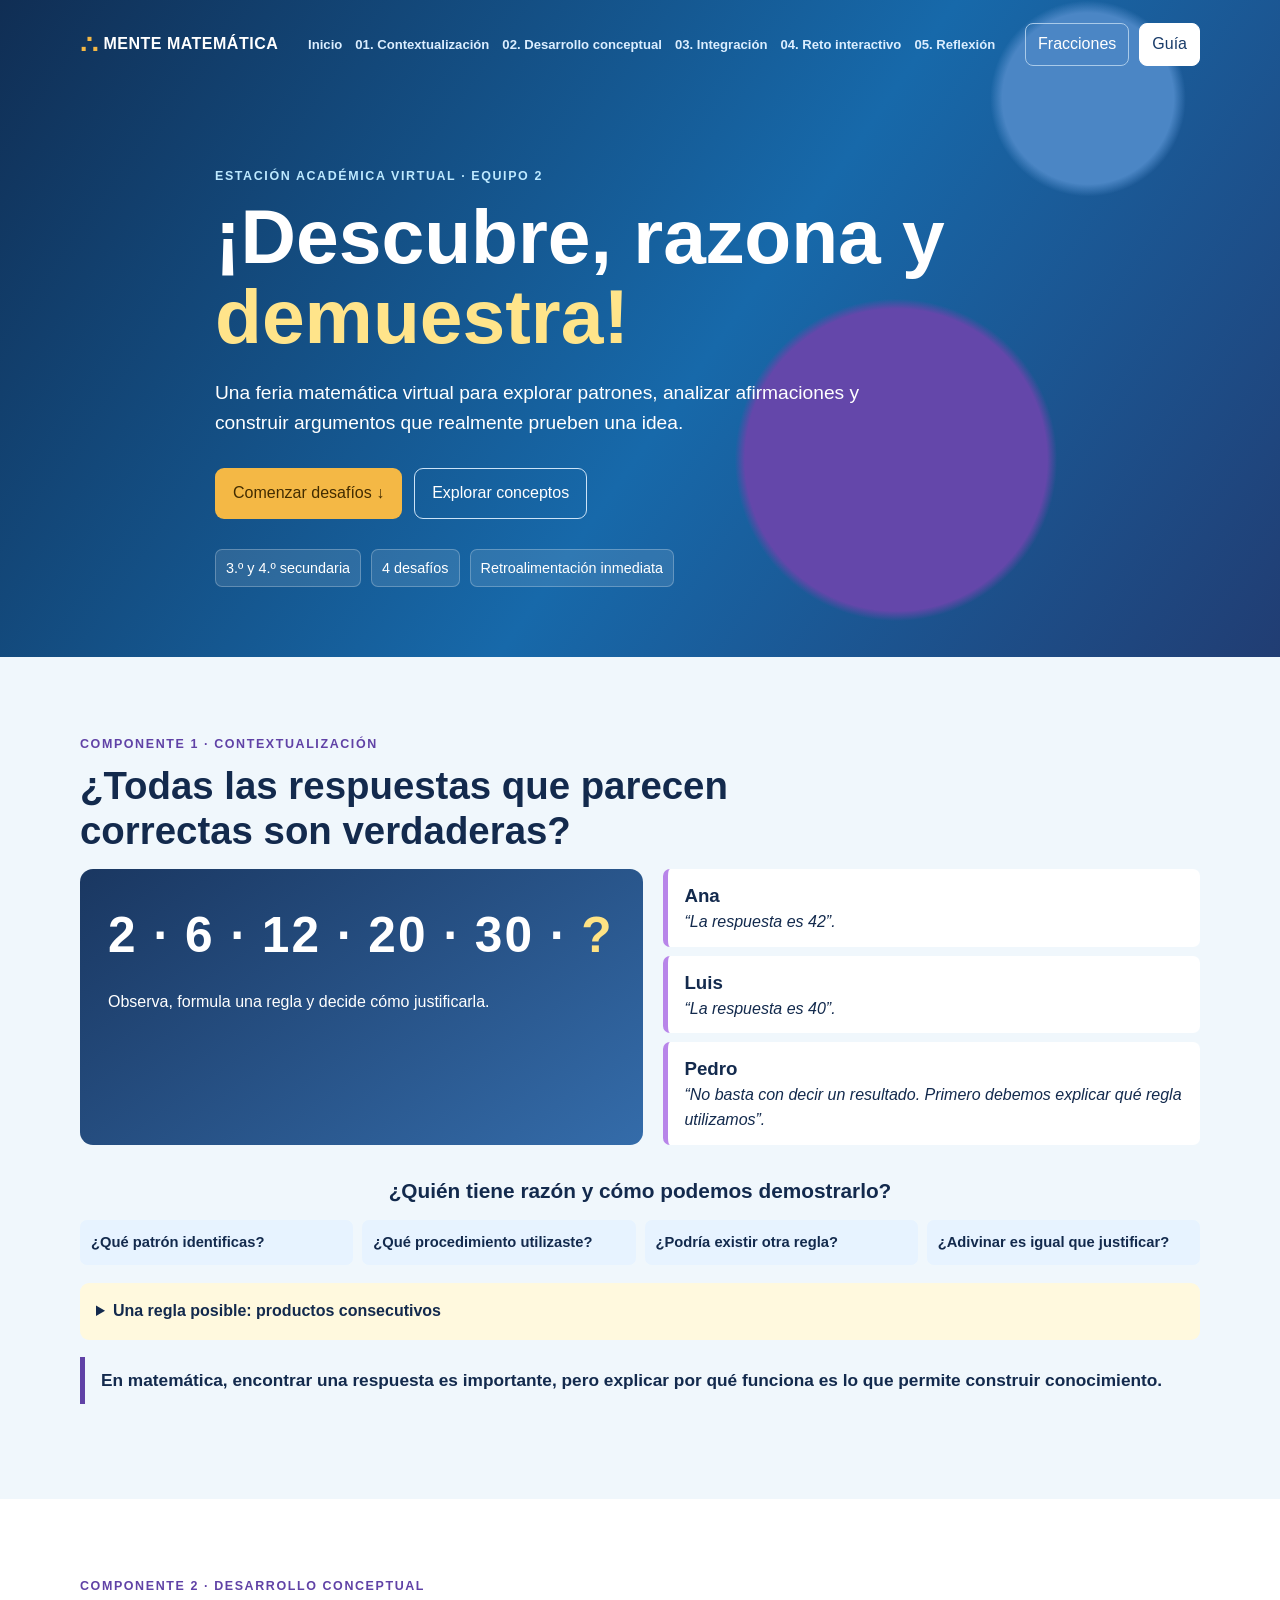
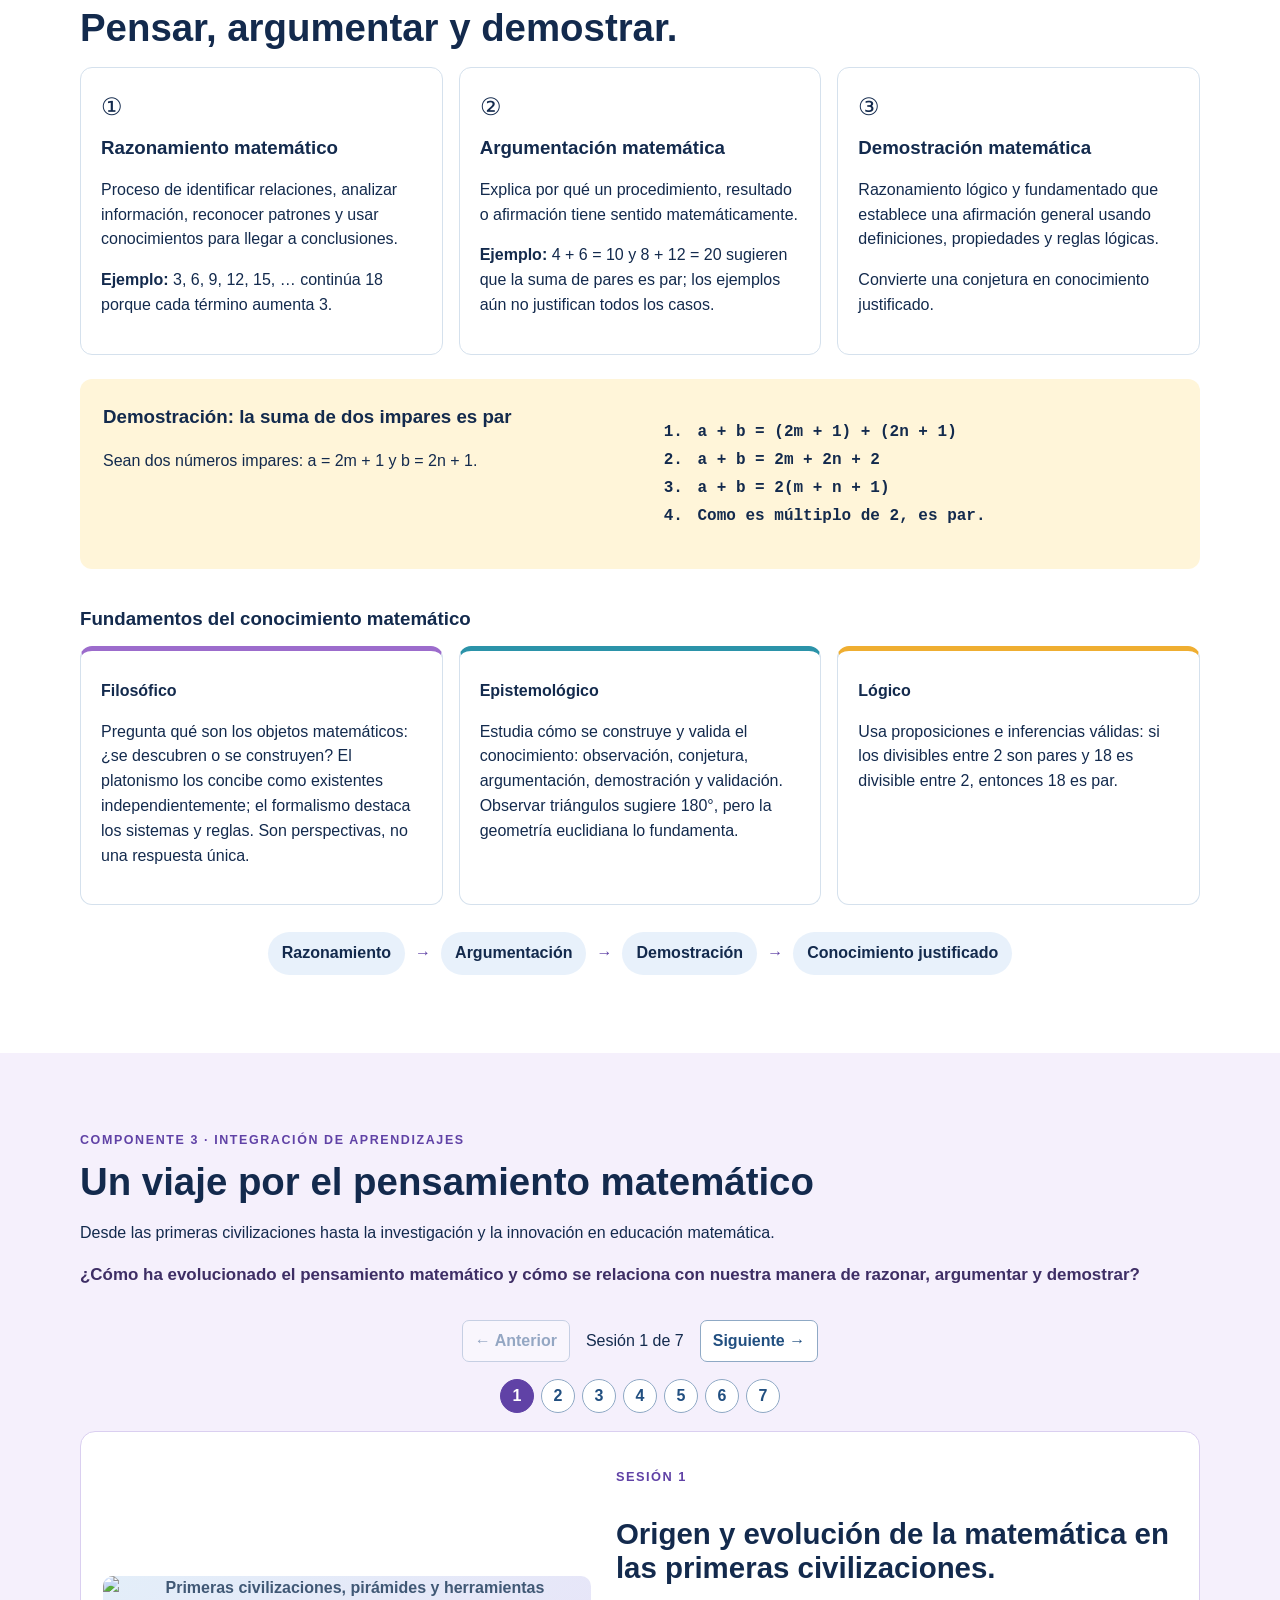
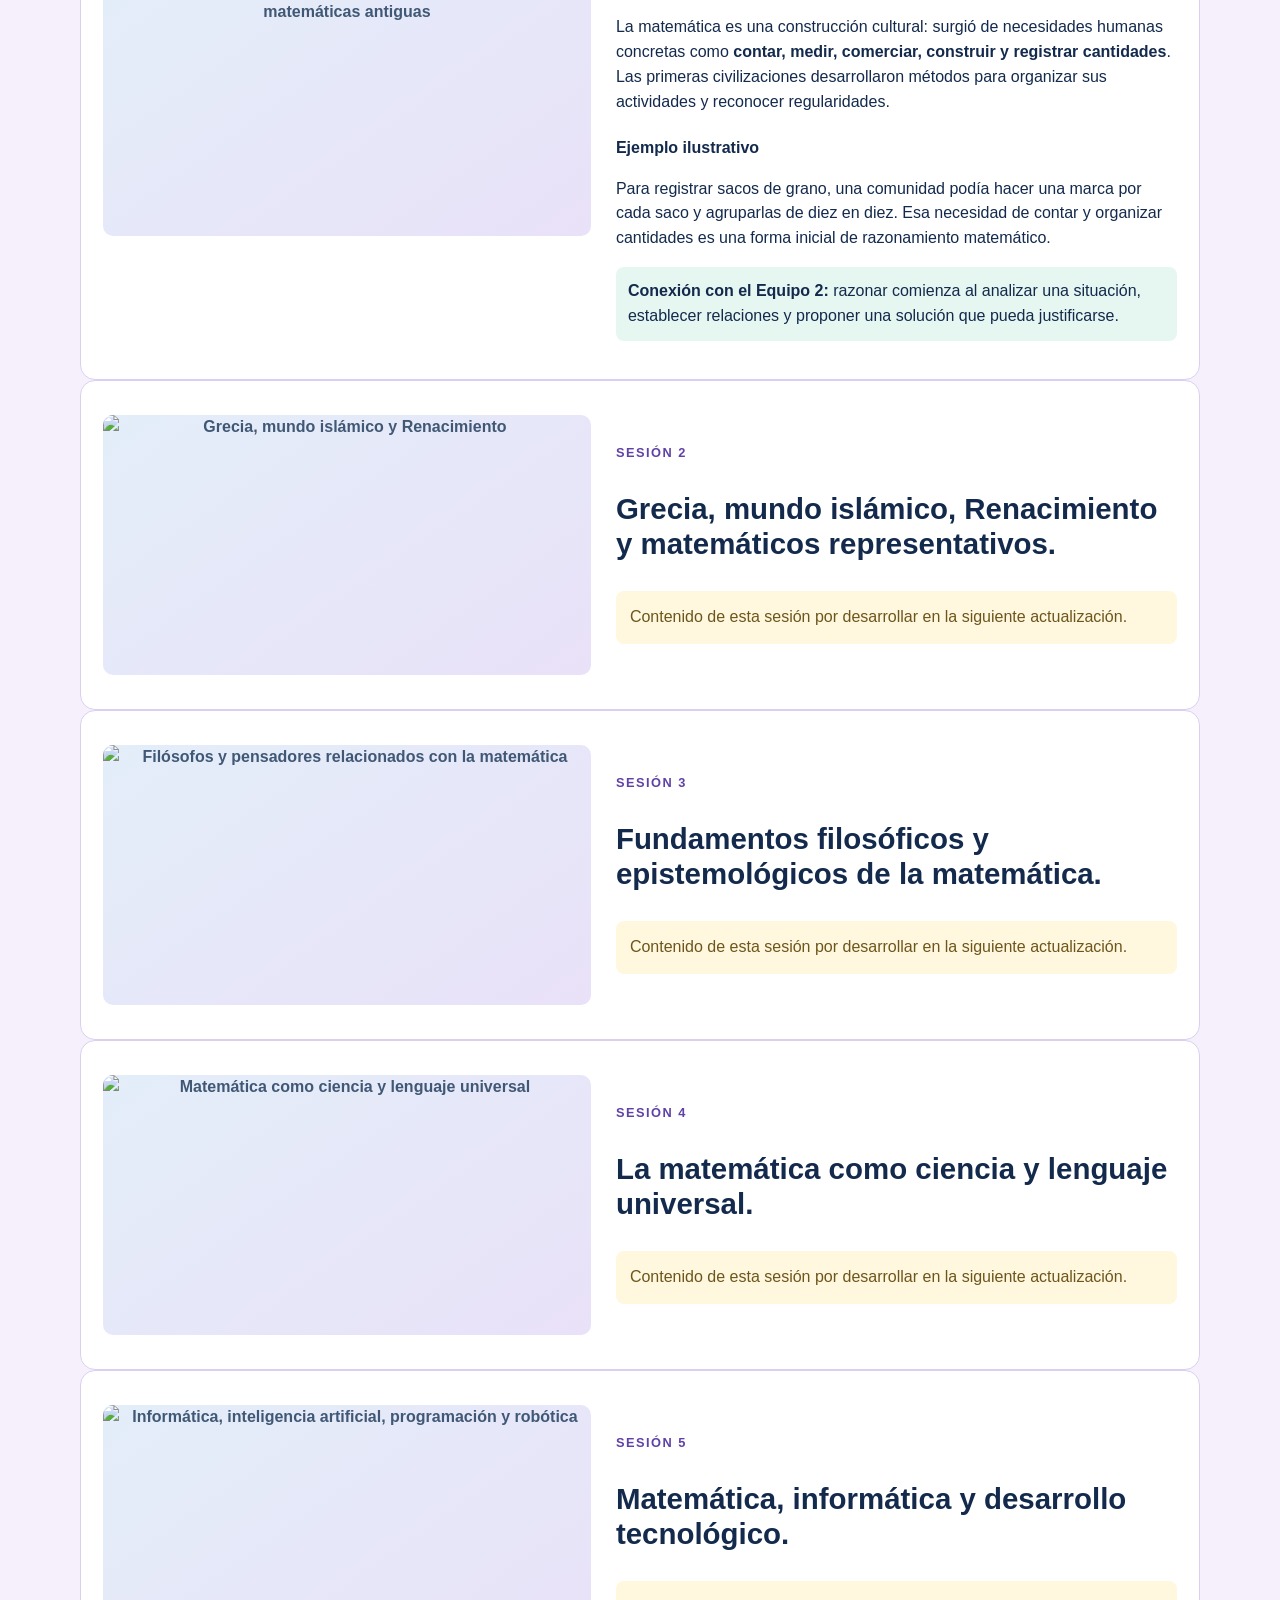
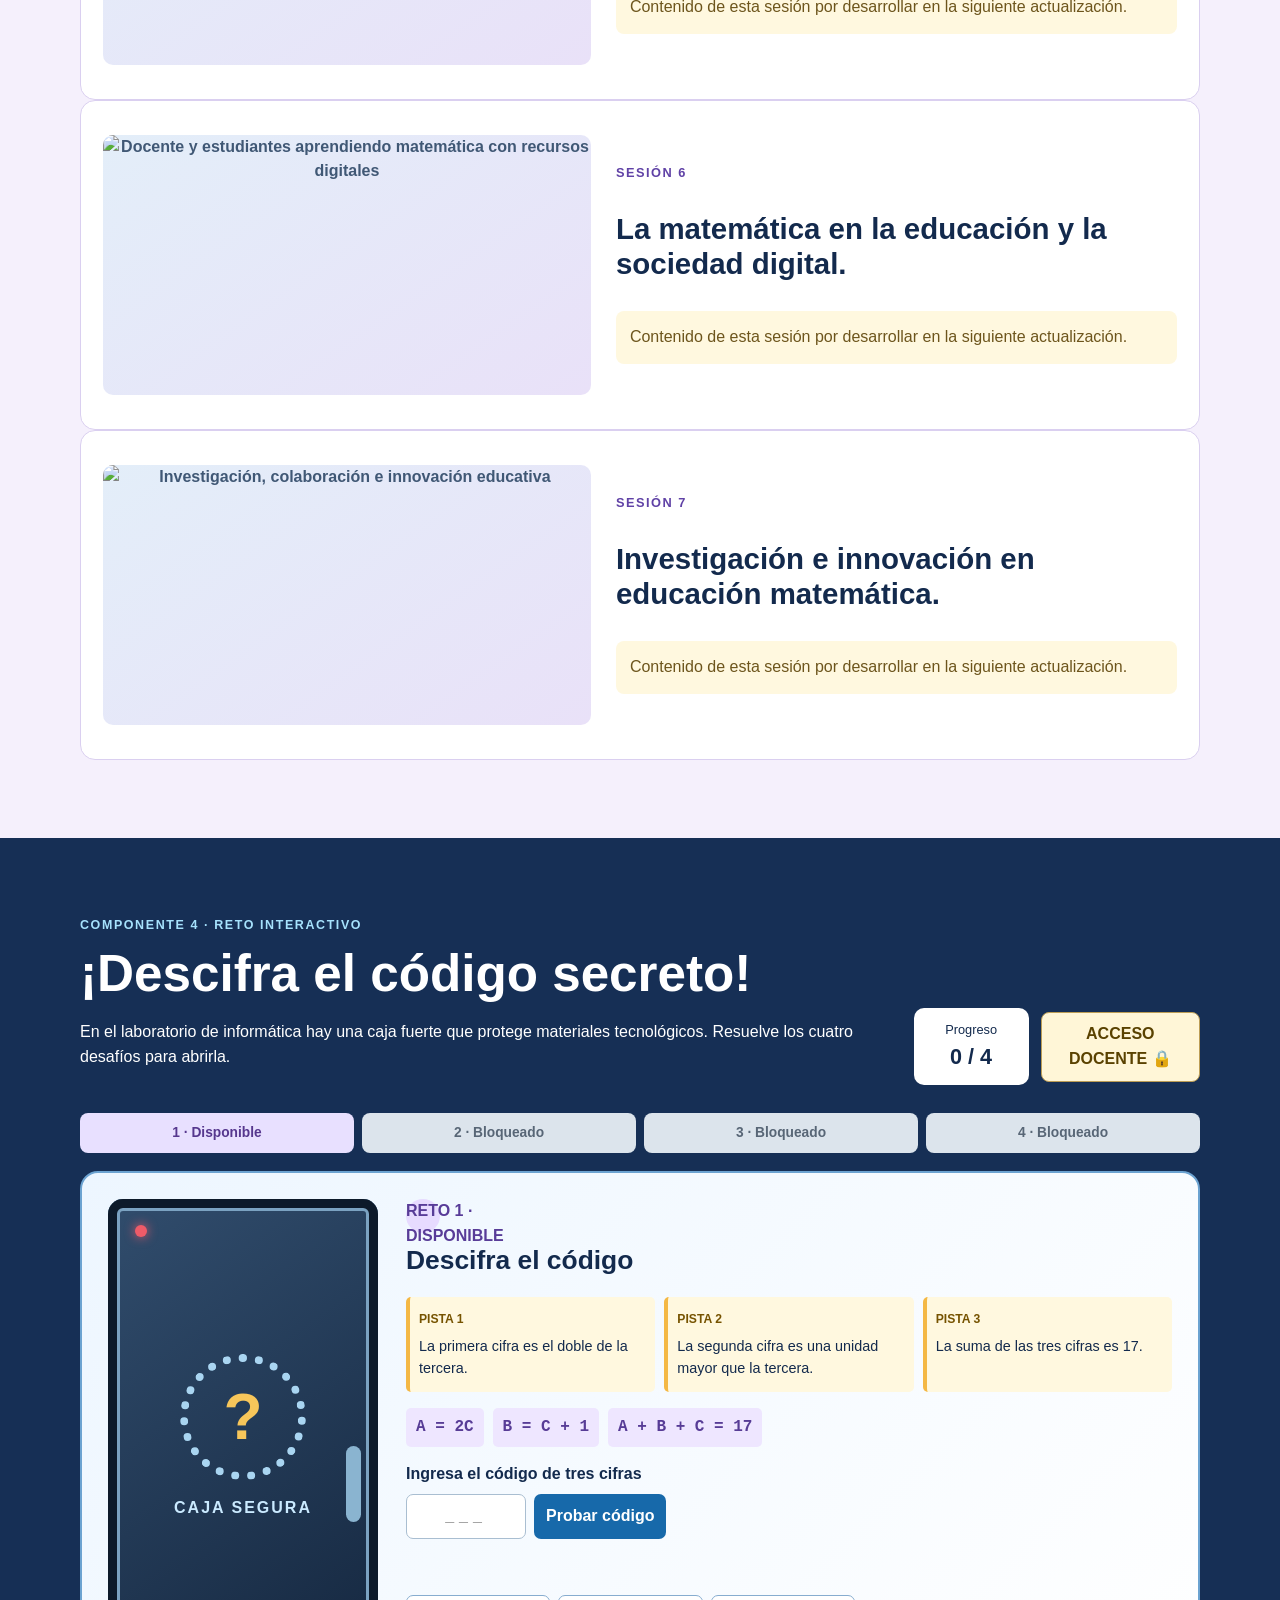
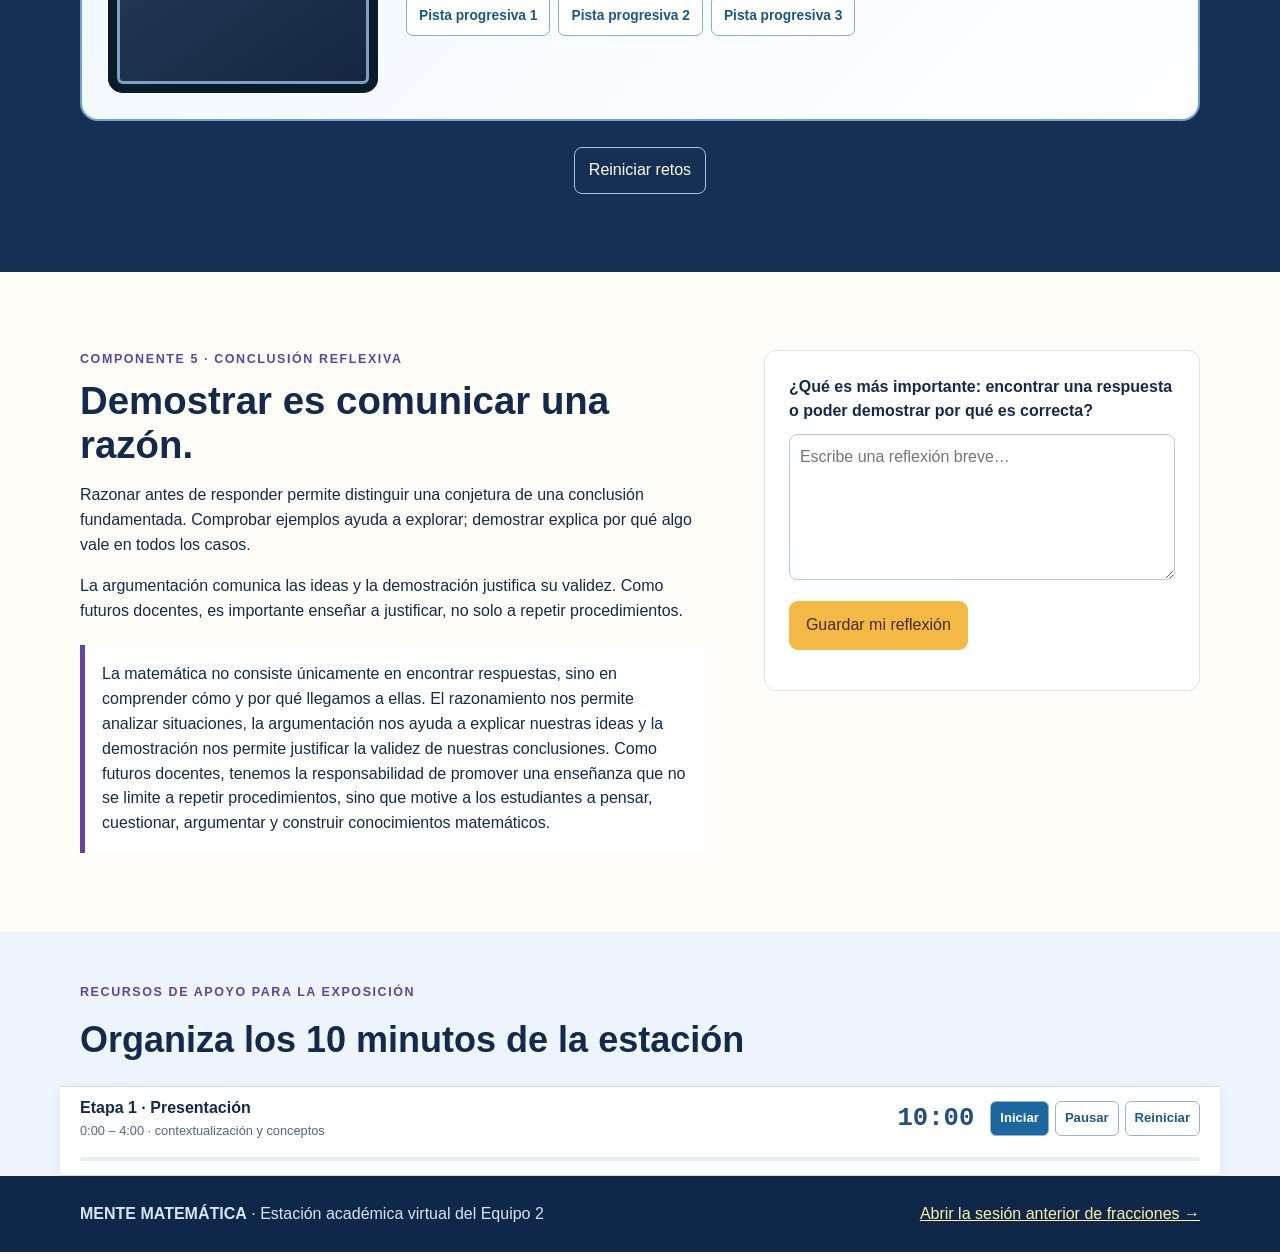
==== index.html @ 857ac376 "fix: expresar contraejemplo con factorización correcta" ====
<!DOCTYPE html>
<html lang="es">
<head>
  <meta charset="UTF-8">
  <meta name="viewport" content="width=device-width, initial-scale=1.0">
  <meta name="description" content="Estación académica virtual Mente Matemática del Equipo 2.">
  <title>¡Mente Matemática! | Equipo 2</title>
  <link rel="stylesheet" href="station.css?v=components-3-4">
  <script src="station.js?v=components-3-4" defer></script>
</head>
<body>
<a class="skip" href="#inicio">Saltar al contenido</a>
<header class="hero" id="inicio">
  <nav class="nav container" aria-label="Navegación principal">
    <a class="brand" href="#inicio"><span aria-hidden="true">∴</span> MENTE MATEMÁTICA</a>
    <div class="component-nav" aria-label="Cinco componentes"><a href="#inicio">Inicio</a><a href="#contextualizacion">01. Contextualización</a><a href="#desarrollo">02. Desarrollo conceptual</a><a href="#integracion">03. Integración</a><a href="#desafios">04. Reto interactivo</a><a href="#reflexiona">05. Reflexión</a></div>
    <div class="nav-actions"><a class="ghost-button" href="sesion-fracciones.html">Fracciones</a><button class="nav-button" id="open-guide" type="button">Guía</button></div>
  </nav>
  <div class="hero-content container">
    <p class="eyebrow">ESTACIÓN ACADÉMICA VIRTUAL · EQUIPO 2</p>
    <h1>¡Descubre, razona y <em>demuestra!</em></h1>
    <p class="lead">Una feria matemática virtual para explorar patrones, analizar afirmaciones y construir argumentos que realmente prueben una idea.</p>
    <div class="hero-actions"><a class="primary-button" href="#desafios">Comenzar desafíos <span aria-hidden="true">↓</span></a><a class="secondary-button" href="#explora">Explorar conceptos</a></div>
    <ul class="badges" aria-label="Características de la estación"><li>3.º y 4.º secundaria</li><li>4 desafíos</li><li>Retroalimentación inmediata</li></ul>
  </div>
</header>


<main>
<section class="section context-section" id="contextualizacion"><div class="container"><p class="section-kicker">COMPONENTE 1 · CONTEXTUALIZACIÓN</p><h2>¿Todas las respuestas que parecen correctas son verdaderas?</h2><div class="context-grid"><div class="sequence-board"><p class="sequence">2 · 6 · 12 · 20 · 30 · <strong>?</strong></p><p>Observa, formula una regla y decide cómo justificarla.</p></div><div class="voices"><article><h3>Ana</h3><p>“La respuesta es 42”.</p></article><article><h3>Luis</h3><p>“La respuesta es 40”.</p></article><article><h3>Pedro</h3><p>“No basta con decir un resultado. Primero debemos explicar qué regla utilizamos”.</p></article></div></div><h3 class="context-question">¿Quién tiene razón y cómo podemos demostrarlo?</h3><div class="question-list"><span>¿Qué patrón identificas?</span><span>¿Qué procedimiento utilizaste?</span><span>¿Podría existir otra regla?</span><span>¿Adivinar es igual que justificar?</span></div><details class="rule-explanation"><summary>Una regla posible: productos consecutivos</summary><p>1 × 2 = 2 · 2 × 3 = 6 · 3 × 4 = 12 · 4 × 5 = 20 · 5 × 6 = 30 · <strong>6 × 7 = 42</strong>.</p><p>42 es el siguiente término bajo esta regla. Una cantidad finita de términos no determina una única regla; debemos expresar la regularidad que suponemos y justificarla.</p></details><p class="knowledge-quote">En matemática, encontrar una respuesta es importante, pero explicar por qué funciona es lo que permite construir conocimiento.</p></div></section>
  <section class="section development-section" id="desarrollo"><div class="container"><p class="section-kicker">COMPONENTE 2 · DESARROLLO CONCEPTUAL</p><h2>Pensar, argumentar y demostrar.</h2><div class="concept-grid"><article><span>①</span><h3>Razonamiento matemático</h3><p>Proceso de identificar relaciones, analizar información, reconocer patrones y usar conocimientos para llegar a conclusiones.</p><p><strong>Ejemplo:</strong> 3, 6, 9, 12, 15, … continúa 18 porque cada término aumenta 3.</p></article><article><span>②</span><h3>Argumentación matemática</h3><p>Explica por qué un procedimiento, resultado o afirmación tiene sentido matemáticamente.</p><p><strong>Ejemplo:</strong> 4 + 6 = 10 y 8 + 12 = 20 sugieren que la suma de pares es par; los ejemplos aún no justifican todos los casos.</p></article><article><span>③</span><h3>Demostración matemática</h3><p>Razonamiento lógico y fundamentado que establece una afirmación general usando definiciones, propiedades y reglas lógicas.</p><p>Convierte una conjetura en conocimiento justificado.</p></article></div><div class="odd-proof"><div><h3>Demostración: la suma de dos impares es par</h3><p>Sean dos números impares: a = 2m + 1 y b = 2n + 1.</p></div><ol><li>a + b = (2m + 1) + (2n + 1)</li><li>a + b = 2m + 2n + 2</li><li>a + b = 2(m + n + 1)</li><li>Como es múltiplo de 2, <strong>es par</strong>.</li></ol></div><h3 class="foundation-title">Fundamentos del conocimiento matemático</h3><div class="foundation-grid"><article><h4>Filosófico</h4><p>Pregunta qué son los objetos matemáticos: ¿se descubren o se construyen? El platonismo los concibe como existentes independientemente; el formalismo destaca los sistemas y reglas. Son perspectivas, no una respuesta única.</p></article><article><h4>Epistemológico</h4><p>Estudia cómo se construye y valida el conocimiento: observación, conjetura, argumentación, demostración y validación. Observar triángulos sugiere 180°, pero la geometría euclidiana lo fundamenta.</p></article><article><h4>Lógico</h4><p>Usa proposiciones e inferencias válidas: si los divisibles entre 2 son pares y 18 es divisible entre 2, entonces 18 es par.</p></article></div><div class="reasoning-flow"><span>Razonamiento</span><b>→</b><span>Argumentación</span><b>→</b><span>Demostración</span><b>→</b><span>Conocimiento justificado</span></div></div></section>

  

  

  <section class="section integration-section" id="integracion"><div class="container"><p class="section-kicker">COMPONENTE 3 · INTEGRACIÓN DE APRENDIZAJES</p><h2>Un viaje por el pensamiento matemático</h2><p class="section-lead">Desde las primeras civilizaciones hasta la investigación y la innovación en educación matemática.</p><p class="integration-question">¿Cómo ha evolucionado el pensamiento matemático y cómo se relaciona con nuestra manera de razonar, argumentar y demostrar?</p>
<div class="session-navigator" aria-label="Navegación de las siete sesiones"><button id="session-prev" type="button">← Anterior</button><p id="session-counter" aria-live="polite">Sesión 1 de 7</p><button id="session-next" type="button">Siguiente →</button></div>
<div class="session-dots" role="tablist" aria-label="Seleccionar sesión"><button role="tab" data-session-target="1" aria-selected="true">1</button><button role="tab" data-session-target="2">2</button><button role="tab" data-session-target="3">3</button><button role="tab" data-session-target="4">4</button><button role="tab" data-session-target="5">5</button><button role="tab" data-session-target="6">6</button><button role="tab" data-session-target="7">7</button></div>
<div class="session-carousel">
<article class="session-slide active" data-session="1"><div class="session-media"><img src="assets/images/sesion-01-civilizaciones.png" alt="Primeras civilizaciones, pirámides y herramientas matemáticas antiguas"><span>Imagen 1 · primeras civilizaciones</span></div><div><p class="session-label">SESIÓN 1</p><h3>Origen y evolución de la matemática en las primeras civilizaciones.</h3><p>La matemática es una construcción cultural: surgió de necesidades humanas concretas como <strong>contar, medir, comerciar, construir y registrar cantidades</strong>. Las primeras civilizaciones desarrollaron métodos para organizar sus actividades y reconocer regularidades.</p><h4>Ejemplo ilustrativo</h4><p>Para registrar sacos de grano, una comunidad podía hacer una marca por cada saco y agruparlas de diez en diez. Esa necesidad de contar y organizar cantidades es una forma inicial de razonamiento matemático.</p><p class="team-connection"><strong>Conexión con el Equipo 2:</strong> razonar comienza al analizar una situación, establecer relaciones y proponer una solución que pueda justificarse.</p></div></article>
<article class="session-slide" data-session="2" hidden><div class="session-media"><img src="assets/images/sesion-02-grecia-islam-renacimiento.png" alt="Grecia, mundo islámico y Renacimiento"><span>Imagen 2 · Grecia, mundo islámico y Renacimiento</span></div><div><p class="session-label">SESIÓN 2</p><h3>Grecia, mundo islámico, Renacimiento y matemáticos representativos.</h3><p class="pending-copy">Contenido de esta sesión por desarrollar en la siguiente actualización.</p></div></article>
<article class="session-slide" data-session="3" hidden><div class="session-media"><img src="assets/images/sesion-03-filosofia.png" alt="Filósofos y pensadores relacionados con la matemática"><span>Imagen 3 · filosofía y pensamiento matemático</span></div><div><p class="session-label">SESIÓN 3</p><h3>Fundamentos filosóficos y epistemológicos de la matemática.</h3><p class="pending-copy">Contenido de esta sesión por desarrollar en la siguiente actualización.</p></div></article>
<article class="session-slide" data-session="4" hidden><div class="session-media"><img src="assets/images/sesion-04-ciencia-lenguaje.png" alt="Matemática como ciencia y lenguaje universal"><span>Imagen 4 · ciencia y lenguaje universal</span></div><div><p class="session-label">SESIÓN 4</p><h3>La matemática como ciencia y lenguaje universal.</h3><p class="pending-copy">Contenido de esta sesión por desarrollar en la siguiente actualización.</p></div></article>
<article class="session-slide" data-session="5" hidden><div class="session-media"><img src="assets/images/sesion-05-tecnologia.png" alt="Informática, inteligencia artificial, programación y robótica"><span>Imagen 5 · tecnología y programación</span></div><div><p class="session-label">SESIÓN 5</p><h3>Matemática, informática y desarrollo tecnológico.</h3><p class="pending-copy">Contenido de esta sesión por desarrollar en la siguiente actualización.</p></div></article>
<article class="session-slide" data-session="6" hidden><div class="session-media"><img src="assets/images/sesion-06-educacion-digital.png" alt="Docente y estudiantes aprendiendo matemática con recursos digitales"><span>Imagen 6 · educación y sociedad digital</span></div><div><p class="session-label">SESIÓN 6</p><h3>La matemática en la educación y la sociedad digital.</h3><p class="pending-copy">Contenido de esta sesión por desarrollar en la siguiente actualización.</p></div></article>
<article class="session-slide" data-session="7" hidden><div class="session-media"><img src="assets/images/sesion-07-innovacion.png" alt="Investigación, colaboración e innovación educativa"><span>Imagen 7 · investigación e innovación</span></div><div><p class="session-label">SESIÓN 7</p><h3>Investigación e innovación en educación matemática.</h3><p class="pending-copy">Contenido de esta sesión por desarrollar en la siguiente actualización.</p></div></article></div></div></section><section class="section challenge-section escape-room" id="desafios"><div class="container"><div class="challenge-heading"><div><p class="section-kicker">COMPONENTE 4 · RETO INTERACTIVO</p><h2>¡Descifra el código secreto!</h2><p>En el laboratorio de informática hay una caja fuerte que protege materiales tecnológicos. Resuelve los cuatro desafíos para abrirla.</p></div><div class="challenge-tools"><div class="score" aria-live="polite"><span>Progreso</span><strong id="score">0 / 4</strong></div><button class="teacher-access" id="open-teacher-access" type="button">ACCESO DOCENTE 🔒</button></div></div>
<div class="stage-progress" aria-label="Progreso de cuatro retos"><span class="stage-status available" data-stage-status="1">1 · Disponible</span><span class="stage-status" data-stage-status="2">2 · Bloqueado</span><span class="stage-status" data-stage-status="3">3 · Bloqueado</span><span class="stage-status" data-stage-status="4">4 · Bloqueado</span></div>
<article class="public-stage safe-challenge" data-stage="1"><div class="safe-visual" aria-hidden="true"><div class="safe-dial">?</div><span class="safe-handle"></span><span class="safe-led"></span><p>CAJA SEGURA</p></div><div class="safe-content"><span class="challenge-number">RETO 1 · DISPONIBLE</span><h3>Descifra el código</h3><div class="clue-grid"><article><b>PISTA 1</b><p>La primera cifra es el doble de la tercera.</p></article><article><b>PISTA 2</b><p>La segunda cifra es una unidad mayor que la tercera.</p></article><article><b>PISTA 3</b><p>La suma de las tres cifras es 17.</p></article></div><div class="relations"><span>A = 2C</span><span>B = C + 1</span><span>A + B + C = 17</span></div><label for="secret-code">Ingresa el código de tres cifras</label><div class="code-row"><input id="secret-code" inputmode="numeric" maxlength="3" pattern="[0-9]{3}" placeholder="___"><button id="check-code" type="button">Probar código</button></div><p id="code-feedback" class="feedback" aria-live="polite"></p><div class="hint-row"><button class="hint-button" data-hint="1" type="button">Pista progresiva 1</button><button class="hint-button" data-hint="2" type="button">Pista progresiva 2</button><button class="hint-button" data-hint="3" type="button">Pista progresiva 3</button></div><p id="hint-feedback" class="hint-feedback" aria-live="polite"></p></div></article>
<article class="public-stage challenge-card locked" data-stage="2" hidden><span class="challenge-number">RETO 2 · BLOQUEADO</span><h3>Descubre el patrón</h3><p>2, 6, 12, 20, 30, ?</p><label for="pattern-answer">¿Cuál es el siguiente término?</label><div class="answer-row"><input id="pattern-answer" inputmode="numeric" placeholder="Número"><button id="check-pattern" type="button">Comprobar</button></div><label for="pattern-reason">¿Qué regla utilizaste?</label><textarea id="pattern-reason" rows="2" maxlength="350" placeholder="Explica tu regla…"></textarea><p id="pattern-feedback" class="feedback" aria-live="polite"></p></article>
<article class="public-stage challenge-card locked" data-stage="3" hidden><span class="challenge-number">RETO 3 · BLOQUEADO</span><h3>¿Siempre es verdadero?</h3><p>“La suma de dos números impares siempre es par”.</p><div class="choice-row"><label><input type="radio" name="odd-answer" value="verdadero"> Verdadero</label><label><input type="radio" name="odd-answer" value="falso"> Falso</label></div><label for="odd-proof">Justifica tu elección</label><textarea id="odd-proof" rows="3" maxlength="500" placeholder="Usa ejemplos o una expresión general…"></textarea><button id="check-odd" type="button">Revisar respuesta</button><p id="odd-feedback" class="feedback" aria-live="polite"></p></article>
<article class="public-stage challenge-card locked" data-stage="4" hidden><span class="challenge-number">RETO 4 · BLOQUEADO</span><h3>Encuentra el error</h3><p>“Si una propiedad se cumple en cinco ejemplos, entonces es verdadera para todos los números”.</p><div class="choice-row"><label><input type="radio" name="error-answer" value="no"> No es correcto</label><label><input type="radio" name="error-answer" value="si"> Sí es correcto</label></div><label for="counterexample">Explica el error o propone un contraejemplo</label><textarea id="counterexample" rows="3" maxlength="500" placeholder="Escribe tu argumento…"></textarea><button id="check-counterexample" type="button">Finalizar reto</button><p id="counterexample-feedback" class="feedback" aria-live="polite"></p></article>
<p id="challenge-complete" class="challenge-complete" hidden aria-live="polite">¡FELICITACIONES! HAS COMPLETADO LOS CUATRO RETOS MATEMÁTICOS.</p><button class="reset-button" id="reset-challenges" type="button">Reiniciar retos</button></div></section>
<dialog id="teacher-access-dialog" class="teacher-dialog" aria-labelledby="teacher-access-title"><button class="close-dialog" id="close-teacher-access" type="button" aria-label="Cerrar">×</button><p class="section-kicker">ACCESO DOCENTE</p><h2 id="teacher-access-title">Panel de acceso docente</h2><p>Este acceso organiza la consulta durante la exposición. En una página estática no protege las respuestas de forma criptográfica.</p><label for="teacher-key">Clave</label><div class="password-row"><input id="teacher-key" type="password" inputmode="numeric" autocomplete="off"><button id="toggle-teacher-key" type="button">Mostrar</button></div><p id="teacher-access-feedback" class="feedback" aria-live="polite"></p><div class="modal-actions"><button id="cancel-teacher-access" type="button">Cancelar</button><button id="enter-teacher-panel" type="button">Ingresar</button></div></dialog>
<dialog id="teacher-panel-dialog" class="teacher-dialog teacher-panel" aria-labelledby="teacher-panel-title"><button class="close-dialog" id="logout-teacher" type="button" aria-label="Cerrar sesión docente">×</button><p class="section-kicker">ACCESO AUTORIZADO – PANEL DOCENTE</p><h2 id="teacher-panel-title">Soluciones y procedimientos</h2><div class="teacher-tabs"><button data-teacher-solution="1">Reto 1</button><button data-teacher-solution="2">Reto 2</button><button data-teacher-solution="3">Reto 3</button><button data-teacher-solution="4">Reto 4</button></div><section class="teacher-solution active" data-teacher-solution-panel="1"><h3>1. Código secreto</h3><p>A = 2C; B = C + 1; A + B + C = 17.</p><ol><li>2C + (C + 1) + C = 17</li><li>4C + 1 = 17; 4C = 16; C = 4</li><li>B = 5 y A = 8. Código: <strong>854</strong>.</li></ol><p>Comprobación: 8 = 2 × 4; 5 = 4 + 1; 8 + 5 + 4 = 17. Es única porque las ecuaciones determinan un solo valor para C.</p><em>Capacidad: resolver relaciones entre variables y comprobar condiciones.</em></section><section class="teacher-solution" data-teacher-solution-panel="2" hidden><h3>2. Patrón</h3><p>2, 6, 12, 20, 30, 42 corresponden a 1×2, 2×3, 3×4, 4×5, 5×6, 6×7. 42 vale bajo esta regla; una secuencia finita puede admitir otras.</p><em>Capacidad: reconocer y justificar una regularidad.</em></section><section class="teacher-solution" data-teacher-solution-panel="3" hidden><h3>3. Suma de impares</h3><p>(2m + 1) + (2n + 1) = 2m + 2n + 2 = 2(m + n + 1). Es múltiplo de 2; por tanto, es par.</p><em>Capacidad: demostrar una afirmación general.</em></section><section class="teacher-solution" data-teacher-solution-panel="4" hidden><h3>4. Contraejemplo</h3><p>Los ejemplos no prueban una propiedad universal. Para n = 41: n² + n + 41 = 41² + 41 + 41 = 1681 + 82 = 41 × 43 = 1763, compuesto.</p><em>Capacidad: usar un contraejemplo para refutar una afirmación.</em></section><button id="teacher-logout-button" type="button">Cerrar sesión docente</button></dialog><section class="section container reflection" id="reflexiona"><div><p class="section-kicker">COMPONENTE 5 · CONCLUSIÓN REFLEXIVA</p><h2>Demostrar es comunicar una razón.</h2><p>Razonar antes de responder permite distinguir una conjetura de una conclusión fundamentada. Comprobar ejemplos ayuda a explorar; demostrar explica por qué algo vale en todos los casos.</p><p>La argumentación comunica las ideas y la demostración justifica su validez. Como futuros docentes, es importante enseñar a justificar, no solo a repetir procedimientos.</p><blockquote>La matemática no consiste únicamente en encontrar respuestas, sino en comprender cómo y por qué llegamos a ellas. El razonamiento nos permite analizar situaciones, la argumentación nos ayuda a explicar nuestras ideas y la demostración nos permite justificar la validez de nuestras conclusiones. Como futuros docentes, tenemos la responsabilidad de promover una enseñanza que no se limite a repetir procedimientos, sino que motive a los estudiantes a pensar, cuestionar, argumentar y construir conocimientos matemáticos.</blockquote></div><form id="reflection-form"><label for="reflection">¿Qué es más importante: encontrar una respuesta o poder demostrar por qué es correcta?</label><textarea id="reflection" rows="5" maxlength="600" placeholder="Escribe una reflexión breve…"></textarea><button class="primary-button" type="submit">Guardar mi reflexión</button><p id="reflection-message" aria-live="polite"></p></form></section>

  </main>
<section class="support-section"><div class="container"><p class="section-kicker">RECURSOS DE APOYO PARA LA EXPOSICIÓN</p><h2>Organiza los 10 minutos de la estación</h2><aside class="timer-bar" aria-label="Cronómetro de la estación"><div class="timer-content container"><div><strong id="timer-stage">Etapa 1 · Presentación</strong><span id="timer-detail">0:00 – 4:00 · contextualización y conceptos</span></div><div class="timer-clock" id="timer-clock" aria-live="polite">10:00</div><div class="timer-actions"><button id="timer-start" type="button">Iniciar</button><button id="timer-pause" type="button" disabled>Pausar</button><button id="timer-reset" type="button">Reiniciar</button></div><div class="timer-progress" aria-hidden="true"><span id="timer-progress"></span></div></div><p id="timer-alert" class="sr-only" role="status" aria-live="assertive"></p></aside></div></section>

<footer><div class="container footer-inner"><p><strong>MENTE MATEMÁTICA</strong> · Estación académica virtual del Equipo 2</p><a href="sesion-fracciones.html">Abrir la sesión anterior de fracciones →</a></div></footer>

<dialog id="guide-dialog" aria-labelledby="guide-title"><button class="close-dialog" id="close-guide" type="button" aria-label="Cerrar guía">×</button><p class="section-kicker">GUÍA DEL EQUIPO ANFITRIÓN · 10 MINUTOS</p><h2 id="guide-title">Guion breve de exposición</h2><ol><li><strong>Minutos 0 al 4:</strong> da la bienvenida, plantea la pregunta de la secuencia, explica los conceptos y conecta brevemente las sesiones.</li><li><strong>Minutos 4 al 8:</strong> invita a resolver el código secreto. No reveles la solución; pide explicar el procedimiento.</li><li><strong>Minutos 8 al 10:</strong> comparte respuestas, muestra la solución demostrada, retroalimenta y cierra con la reflexión.</li></ol><h3>Recomendaciones</h3><ul><li>No se limiten a leer la página: expliquen con palabras propias.</li><li>Formulen preguntas y escuchen los razonamientos.</li><li>Corrijan errores respetuosamente y promuevan el intercambio.</li><li>Los retos 2, 3 y 4 quedan como exploración complementaria.</li></ul></dialog>
</body>
</html>
---- station.css ----
/* MENTE MATEMÁTICA · estilos principales, organizados por sección */
:root{--ink:#132a4d;--muted:#566a85;--paper:#fffdf8;--blue:#1769aa;--purple:#6042a6;--mint:#dff5ed;--line:#d9e4ef;--gold:#f4b845}*{box-sizing:border-box}html{scroll-behavior:smooth}body{margin:0;background:var(--paper);color:var(--ink);font-family:Inter,Segoe UI,Arial,sans-serif;line-height:1.55}.container{width:min(1120px,calc(100% - 40px));margin:auto}.skip{position:absolute;left:-999px}.skip:focus{left:14px;top:14px;z-index:10;background:#fff;padding:10px}.hero{color:#fff;background:radial-gradient(circle at 85% 15%,#4b86c5 0 7%,transparent 8%),radial-gradient(circle at 70% 70%,#6447aa 0 15%,transparent 16%),linear-gradient(125deg,#102e54,#1769aa 55%,#213d73);min-height:530px}.nav{display:flex;justify-content:space-between;align-items:center;padding:23px 0}.brand{font-weight:900;color:#fff;text-decoration:none;letter-spacing:.5px}.brand span{font-size:28px;color:var(--gold);vertical-align:middle}.nav-actions{display:flex;gap:10px;align-items:center}.ghost-button,.nav-button{border:1px solid #a9cae9;border-radius:8px;padding:8px 12px;background:transparent;color:#fff;font:inherit;cursor:pointer;text-decoration:none}.nav-button{background:#fff;color:#183b69;border-color:#fff}.hero-content{padding:78px 0 54px;max-width:850px}.eyebrow,.section-kicker{font-weight:800;font-size:.78rem;letter-spacing:1.6px;color:var(--purple);margin:0 0 10px}.hero .eyebrow{color:#bde9ff}.hero h1{font-size:clamp(2.5rem,6vw,5.3rem);line-height:1.04;margin:0 0 22px}.hero h1 em{color:#ffe48a;font-style:normal}.lead{font-size:1.2rem;max-width:680px}.hero-actions{display:flex;gap:12px;flex-wrap:wrap;margin:30px 0}.primary-button,.secondary-button{padding:12px 17px;border-radius:9px;border:1px solid transparent;font-weight:800;text-decoration:none;cursor:pointer;font:inherit}.primary-button{background:var(--gold);color:#422c00}.secondary-button{background:transparent;border-color:#cce3f7;color:#fff}.badges{display:flex;gap:10px;flex-wrap:wrap;padding:0;list-style:none}.badges li{padding:7px 10px;background:#ffffff1c;border:1px solid #ffffff3f;border-radius:7px;font-size:.9rem}.section{padding:78px 0}.section h2{font-size:clamp(1.8rem,3vw,2.8rem);line-height:1.15;margin:0 0 16px}.intro-grid,.proof-layout,.reflection{display:grid;grid-template-columns:1.3fr .9fr;gap:54px;align-items:center}.intro-grid p{font-size:1.08rem}.definition-card{background:#f1eaff;border-top:5px solid var(--purple);padding:25px;border-radius:12px}.definition-card h3{margin-top:0}.definition-card li{margin:7px 0}.soft-section{background:#edf6fc}.pattern-grid,.challenge-grid,.connection-grid{display:grid;grid-template-columns:repeat(3,1fr);gap:18px}.pattern-card,.challenge-card{background:#fff;border:1px solid var(--line);padding:22px;border-radius:13px;box-shadow:0 8px 20px #1635550c}.number{color:var(--blue);font-size:1.18rem;font-weight:900}.proof-layout{background:#fff6dd;border-radius:16px;padding:30px}.proof-steps{list-style:none;padding:0;margin:0}.proof-steps li{padding:10px 0;border-bottom:1px dashed #c9b576;font-family:ui-monospace,Consolas,monospace;font-weight:700}.proof-steps span{display:inline-grid;place-items:center;width:26px;height:26px;border-radius:50%;background:#f1c557;margin-right:12px;font-family:inherit}.challenge-section{background:#162f55;color:#fff}.challenge-section .section-kicker{color:#a6e2fd}.challenge-heading{display:flex;justify-content:space-between;align-items:end;gap:25px;margin-bottom:28px}.score{background:#fff;color:var(--ink);padding:12px 18px;border-radius:10px;text-align:center;min-width:115px}.score span{display:block;font-size:.8rem}.score strong{font-size:1.35rem}.challenge-grid{grid-template-columns:repeat(2,1fr)}.challenge-card{color:var(--ink);position:relative}.challenge-number{display:inline-grid;place-items:center;width:34px;height:34px;background:#e7dbff;color:#583c98;font-weight:900;border-radius:50%}.answers{display:flex;flex-wrap:wrap;gap:8px;margin:15px 0}.answers button{background:#f6f9fc;border:1px solid #b7c8da;color:var(--ink);padding:8px 10px;border-radius:7px;cursor:pointer;font:inherit}.answers button:hover,.answers button:focus{border-color:var(--purple);outline:none}.answers button.correct{background:#d9f4e7;border-color:#2b9d6c}.answers button.incorrect{background:#ffe2e1;border-color:#c65757}.feedback{min-height:25px;font-weight:800;color:#15734e}.challenge-card details{font-size:.94rem}.reset-button{display:block;margin:26px auto 0;padding:10px 14px;border:1px solid #9fc4e7;border-radius:8px;background:transparent;color:#fff;font:inherit;cursor:pointer}.reflection{align-items:start}.reflection form{padding:24px;border:1px solid var(--line);border-radius:12px;background:#fff}.reflection label{font-weight:800}.reflection textarea{width:100%;margin:10px 0 13px;padding:10px;border:1px solid #b8c9da;border-radius:8px;font:inherit;resize:vertical}.reflection .primary-button{border:none}.connection-section{background:var(--mint);padding:55px 0}.connection-grid{grid-template-columns:repeat(6,1fr)}.connection-grid span{background:#fff;border-radius:8px;padding:12px;text-align:center;font-weight:700;font-size:.9rem}footer{background:#0f2748;color:#d8e5f4;padding:26px 0}.footer-inner{display:flex;justify-content:space-between;gap:22px;align-items:center}.footer-inner p{margin:0}.footer-inner a{color:#fff1a7}dialog{border:0;border-radius:15px;max-width:620px;width:calc(100% - 36px);padding:30px;color:var(--ink);box-shadow:0 16px 60px #0005}dialog::backdrop{background:#0c214db0}.close-dialog{float:right;border:0;background:none;font-size:1.8rem;cursor:pointer;color:var(--ink)}dialog li{margin:10px 0}@media(max-width:760px){.nav,.footer-inner,.challenge-heading{align-items:flex-start;flex-direction:column}.nav-actions{flex-wrap:wrap}.hero{min-height:auto}.hero-content{padding:55px 0}.intro-grid,.proof-layout,.reflection,.pattern-grid,.challenge-grid{grid-template-columns:1fr;gap:24px}.connection-grid{grid-template-columns:repeat(2,1fr)}.section{padding:52px 0}}@media(max-width:440px){.container{width:min(100% - 28px,1120px)}.nav-actions{gap:6px}.ghost-button,.nav-button{font-size:.84rem;padding:7px}.connection-grid{grid-template-columns:1fr}.hero h1{font-size:2.55rem}}
/* ESCAPE ROOM · Descifra el código secreto */
.escape-room .challenge-heading h2{font-size:clamp(2rem,4vw,3.4rem)}.safe-challenge{display:grid;grid-template-columns:270px 1fr;gap:28px;background:linear-gradient(135deg,#edf6ff,#fff);border:2px solid #6ca3d1;border-radius:18px;padding:26px;color:var(--ink);margin-bottom:24px}.safe-challenge.unlocked{border-color:#35a66e;box-shadow:0 0 0 5px #55c88224}.safe-visual{min-height:260px;border-radius:15px;display:grid;place-items:center;align-content:center;background:linear-gradient(145deg,#314d6d,#14263e);position:relative;color:#caeaff;box-shadow:inset 0 0 0 9px #0d1a2a,inset 0 0 0 12px #7ba2c1}.safe-dial{display:grid;place-items:center;width:126px;height:126px;border:8px dotted #a9d5f1;border-radius:50%;font-size:4rem;font-weight:900;color:#f7c65a}.safe-handle{position:absolute;right:17px;top:50%;height:76px;width:15px;border-radius:9px;background:#8ab4d0}.safe-led{position:absolute;top:26px;left:27px;width:12px;height:12px;border-radius:50%;background:#ef5b68;box-shadow:0 0 11px #ef5b68}.safe-visual p{font-weight:900;letter-spacing:2px}.safe-content h3{font-size:1.65rem;margin:7px 0}.clue-grid{display:grid;grid-template-columns:repeat(3,1fr);gap:9px;margin:16px 0}.clue-grid article{border-left:4px solid var(--gold);padding:9px;background:#fff8df;border-radius:5px}.clue-grid p{font-size:.9rem;margin:4px 0}.clue-grid b{font-size:.76rem;color:#765300}.relations{display:flex;flex-wrap:wrap;gap:9px;margin:15px 0}.relations span{font-family:ui-monospace,Consolas,monospace;font-weight:800;color:#573c96;background:#eee6ff;border-radius:5px;padding:7px 10px}.safe-challenge label,.challenge-card label{font-weight:800;display:block}.code-row,.answer-row{display:flex;gap:8px;margin:7px 0}.code-row input,.answer-row input,.challenge-card textarea{border:1px solid #a9bed1;border-radius:7px;padding:9px;font:inherit}.code-row input{width:120px;letter-spacing:5px;font-weight:900;text-align:center}.code-row button,.answer-row button,.hint-button,.solution-button,.argument-box button{border:0;border-radius:7px;background:#1769aa;color:#fff;padding:9px 12px;font:inherit;font-weight:800;cursor:pointer}.hint-row{display:flex;flex-wrap:wrap;gap:8px;margin:10px 0}.hint-button{background:#fff;border:1px solid #87add0;color:#19568c;font-size:.86rem}.hint-button:disabled,.solution-button:disabled{opacity:.55;cursor:not-allowed}.solution-button{background:#6042a6;margin:6px 0}.hint-feedback{min-height:25px;color:#155c82;font-weight:700}.code-solution{grid-column:1/-1;padding:18px;border-radius:10px;background:#ddf5ea;border-left:5px solid #259967}.code-solution h4{margin-top:0}.code-solution li{padding:3px;font-family:ui-monospace,Consolas,monospace}.code-solution table{border-collapse:collapse;width:100%;background:#fff}.code-solution th,.code-solution td{border:1px solid #a7c9b8;padding:7px;text-align:left}.code-solution caption{font-weight:800;padding:6px}.argument-box{grid-column:1/-1;border-top:1px solid #d7e3ed;padding-top:16px}.argument-box textarea{display:block;width:100%;margin:8px 0}.argument-box small{display:block;margin-top:9px;color:#52677e}.complementary{grid-template-columns:repeat(3,1fr)}.complementary .challenge-card textarea{width:100%;margin:10px 0}.feedback{min-height:24px}.feedback.is-error{color:#b03d44}.feedback.is-success{color:#14704b}@media(max-width:900px){.safe-challenge{grid-template-columns:1fr}.safe-visual{min-height:190px}.complementary{grid-template-columns:1fr}}@media(max-width:560px){.clue-grid{grid-template-columns:1fr}.safe-challenge{padding:17px}.code-row,.answer-row{align-items:stretch;flex-direction:column}.code-row input{width:100%}}
/* ACTUALIZACIÓN INTEGRAL · cinco componentes, recorrido y cronómetro */
.component-nav{display:flex;gap:13px;flex-wrap:wrap}.component-nav a{color:#dbeeff;text-decoration:none;font-size:.82rem;font-weight:700}.component-nav a:hover{text-decoration:underline}.timer-bar{position:sticky;top:0;z-index:20;background:#fff;border-bottom:1px solid #cbdceb;box-shadow:0 3px 10px #12345612}.timer-content{min-height:61px;display:grid;grid-template-columns:1fr auto auto;gap:16px;align-items:center;position:relative;padding:9px 0 14px}.timer-content strong,.timer-content span{display:block}.timer-content span{font-size:.8rem;color:#52677e}.timer-clock{font:900 1.6rem ui-monospace,Consolas,monospace;color:#234e82}.timer-actions{display:flex;gap:6px}.timer-actions button{background:#fff;border:1px solid #95b4d2;color:#1d578e;border-radius:6px;padding:6px 9px;font:inherit;font-size:.82rem;font-weight:800;cursor:pointer}.timer-actions button:first-child{background:#1d679f;color:white}.timer-progress{grid-column:1/-1;height:4px;background:#e6edf4;border-radius:5px}.timer-progress span{height:100%;width:0;background:#efae31;transition:width .2s linear;border-radius:5px}.context-section{background:#f0f7fc}.context-section h2,.development-section h2,.integration-section h2{max-width:780px}.context-grid{display:grid;grid-template-columns:1.05fr 1fr;gap:20px}.sequence-board{background:linear-gradient(145deg,#1a3761,#346caa);color:#fff;padding:28px;border-radius:13px}.sequence{font-size:clamp(1.7rem,4vw,3.1rem);font-weight:900;letter-spacing:2px;margin:0}.sequence strong{color:#ffe384}.voices{display:grid;gap:9px}.voices article{background:#fff;padding:12px 16px;border-left:5px solid #b885e9;border-radius:7px}.voices h3,.voices p{margin:0}.voices p{font-style:italic}.context-question{font-size:1.3rem;text-align:center;margin:30px 0 13px}.question-list{display:grid;grid-template-columns:repeat(4,1fr);gap:9px}.question-list span{background:#e7f3ff;padding:11px;border-radius:7px;font-weight:700;font-size:.92rem}.rule-explanation{margin-top:18px;background:#fff9de;padding:16px;border-radius:9px}.rule-explanation summary{font-weight:800;cursor:pointer}.knowledge-quote{border-left:5px solid #6042a6;padding:10px 16px;font-weight:700;font-size:1.08rem}.development-section{background:#fff}.concept-grid,.foundation-grid{display:grid;grid-template-columns:repeat(3,1fr);gap:16px}.concept-grid article,.foundation-grid article{padding:20px;border:1px solid #d5e1ed;border-radius:12px;background:#fff}.concept-grid span{font-size:1.5rem}.concept-grid h3,.foundation-grid h4{margin:8px 0}.odd-proof{display:grid;grid-template-columns:1fr 1fr;gap:25px;padding:23px;margin:24px 0;background:#fff5d9;border-radius:12px}.odd-proof h3{margin-top:0}.odd-proof li{font:700 1rem ui-monospace,Consolas,monospace;padding:5px}.foundation-title{margin:35px 0 13px}.foundation-grid article:nth-child(1){border-top:5px solid #9c6ccc}.foundation-grid article:nth-child(2){border-top:5px solid #2b93a9}.foundation-grid article:nth-child(3){border-top:5px solid #efae31}.reasoning-flow{display:flex;justify-content:center;align-items:center;gap:10px;flex-wrap:wrap;margin:27px 0 0}.reasoning-flow span{background:#e8f1fb;border-radius:50px;padding:9px 14px;font-weight:800}.reasoning-flow b{color:#6042a6}.integration-section{background:#f5f0fc}.section-lead{max-width:800px}.timeline{display:grid;grid-template-columns:repeat(7,1fr);gap:12px;margin:28px 0;position:relative}.timeline article{background:#fff;padding:14px;border-radius:10px;border-top:5px solid #6042a6;font-size:.88rem}.timeline b{display:inline-grid;place-items:center;background:#6042a6;color:#fff;border-radius:50%;width:29px;height:29px}.timeline h3{font-size:.95rem;line-height:1.25}.timeline p{color:#405875}.timeline em{color:#1c6a80;font-weight:700;font-style:normal}.integration-activity{display:grid;grid-template-columns:.8fr 1.2fr;gap:22px;background:#e5f5ed;padding:23px;border-radius:13px}.integration-activity h3{margin-top:0}.integration-activity pre{white-space:pre-wrap;background:#173b63;color:#fff;padding:13px;border-radius:7px}.integration-questions label{display:block;font-weight:700;font-size:.9rem;margin-bottom:9px}.integration-questions input,.integration-questions textarea{width:100%;margin-top:3px;padding:8px;border:1px solid #a8c4bd;border-radius:6px;font:inherit}.integration-questions button{border:0;border-radius:7px;padding:9px 12px;background:#176955;color:#fff;font-weight:800;cursor:pointer}.integration-section blockquote,.reflection blockquote{margin:22px 0 0;padding:17px;border-left:5px solid #6640a6;background:#fff;border-radius:0 8px 8px 0}.sr-only{position:absolute!important;width:1px;height:1px;padding:0;margin:-1px;overflow:hidden;clip:rect(0,0,0,0);white-space:nowrap;border:0}@media(max-width:1100px){.component-nav{order:3;width:100%;justify-content:center}.nav{flex-wrap:wrap}.timeline{grid-template-columns:repeat(2,1fr)}}@media(max-width:760px){.timer-content{grid-template-columns:1fr auto}.timer-actions{grid-column:1/-1}.context-grid,.concept-grid,.foundation-grid,.odd-proof,.integration-activity{grid-template-columns:1fr}.question-list{grid-template-columns:repeat(2,1fr)}.timeline{grid-template-columns:1fr}.component-nav{display:none}.timer-clock{font-size:1.35rem}}
/* REORGANIZACIÓN FINAL · navegación académica y recursos de apoyo */
.component-nav a{white-space:nowrap}.support-section{padding:52px 0 0;background:#edf4fb}.support-section> .container>h2{margin:0 0 18px;font-size:clamp(1.55rem,3vw,2.25rem)}.support-section .timer-bar{position:relative;top:auto;margin:0 -20px;border-top:1px solid #cbdceb}.support-section .timer-content{width:min(1120px,calc(100% - 40px))}.timeline-stage{position:relative}.session-icon{display:block;font-size:1.55rem;margin-bottom:6px}.session-example{padding-top:9px;border-top:1px dashed #d5deeb;font-size:.84rem!important;color:#55427c!important;font-weight:700}@media(max-width:1100px){.component-nav a{font-size:.74rem}}
/* COMPONENTES 3 Y 4 · recorrido por sesiones y retos con vista docente */
.integration-question{font-size:1.06rem;font-weight:700;color:#3e2e65}.session-navigator{display:flex;align-items:center;justify-content:center;gap:16px;margin:24px 0 10px}.session-navigator button,.session-dots button{border:1px solid #8fa9c5;background:#fff;color:#214f80;border-radius:7px;padding:8px 12px;font:inherit;font-weight:800;cursor:pointer}.session-navigator button:disabled{opacity:.45;cursor:not-allowed}.session-dots{display:flex;justify-content:center;gap:7px;margin-bottom:18px}.session-dots button{width:34px;height:34px;padding:0;border-radius:50%}.session-dots button[aria-selected="true"]{background:#6042a6;color:#fff;border-color:#6042a6}.session-slide{display:grid;grid-template-columns:1fr 1.15fr;gap:25px;align-items:center;background:#fff;padding:22px;border:1px solid #dacff0;border-radius:15px;min-height:330px}.session-media{min-height:260px;display:grid;place-items:center;background:linear-gradient(145deg,#e3eef9,#e9e1f8);border-radius:10px;overflow:hidden;color:#405875;text-align:center;font-weight:700}.session-media img{width:100%;height:100%;min-height:260px;object-fit:cover}.session-media.image-pending{border:2px dashed #9675c4;padding:20px}.session-media:not(.image-pending) span{display:none}.session-label{font-size:.8rem;font-weight:900;letter-spacing:1.5px;color:#6042a6}.session-slide h3{font-size:clamp(1.35rem,2.3vw,2rem);line-height:1.18}.session-slide h4{margin-bottom:4px}.team-connection{padding:12px;background:#e6f6f0;border-radius:8px}.pending-copy{padding:14px;background:#fff8df;border-radius:8px;color:#6d551c}.challenge-tools{display:flex;gap:12px;align-items:center}.teacher-access{border:1px solid #bc9d55;border-radius:8px;padding:9px 12px;background:#fff6d7;color:#5a4200;font:inherit;font-weight:900;cursor:pointer}.stage-progress{display:grid;grid-template-columns:repeat(4,1fr);gap:8px;margin:0 0 18px}.stage-status{padding:9px;border-radius:8px;text-align:center;font-size:.86rem;font-weight:800;background:#dce4ec;color:#586676}.stage-status.available{background:#e8e0ff;color:#56378e}.stage-status.completed{background:#d9f4e7;color:#17654b}.public-stage{margin-bottom:18px}.public-stage.completed{border-color:#38a872}.public-stage.unlocked .safe-led{background:#37d47d;box-shadow:0 0 13px #37d47d}.public-stage.unlocked .safe-dial{color:#8dffbe;border-color:#8dffbe}.choice-row{display:flex;gap:16px;flex-wrap:wrap;margin:12px 0}.choice-row label{font-weight:700}.challenge-complete{background:#d9f4e7;color:#135c42;border:2px solid #45af78;padding:17px;border-radius:10px;text-align:center;font-weight:900;font-size:1.1rem}.teacher-dialog{width:min(820px,calc(100% - 28px));max-height:min(760px,calc(100vh - 28px));padding:28px}.teacher-dialog::backdrop{background:#0d2345bd}.teacher-dialog label{display:block;font-weight:800;margin-top:15px}.password-row{display:flex;gap:8px;margin-top:6px}.password-row input{flex:1;padding:10px;border:1px solid #a9bed1;border-radius:7px;font:inherit}.password-row button,.modal-actions button,#teacher-logout-button{border:1px solid #7ca4c7;border-radius:7px;padding:9px 13px;background:#fff;color:#174d7d;font:inherit;font-weight:800;cursor:pointer}.modal-actions{display:flex;justify-content:end;gap:8px;margin-top:16px}.modal-actions button:last-child,#teacher-logout-button{background:#1769aa;color:#fff;border-color:#1769aa}.teacher-tabs{display:flex;gap:7px;flex-wrap:wrap;border-bottom:1px solid #d9e4ef;padding-bottom:12px;margin-bottom:17px}.teacher-tabs button{border:1px solid #b2c7da;background:#fff;border-radius:7px;padding:7px 11px;font:inherit;font-weight:800;cursor:pointer}.teacher-tabs button.active{background:#6042a6;color:#fff;border-color:#6042a6}.teacher-solution{background:#f5f9fd;padding:18px;border-radius:9px}.teacher-solution em{color:#17654b;font-weight:700}.teacher-panel #teacher-logout-button{display:block;margin:16px 0 0 auto}@media(max-width:760px){.session-slide{grid-template-columns:1fr;padding:15px}.session-media,.session-media img{min-height:190px}.challenge-tools{align-items:flex-start;flex-direction:column}.stage-progress{grid-template-columns:repeat(2,1fr)}.session-navigator{gap:8px}.session-navigator p{font-size:.86rem}.teacher-dialog{padding:20px}}
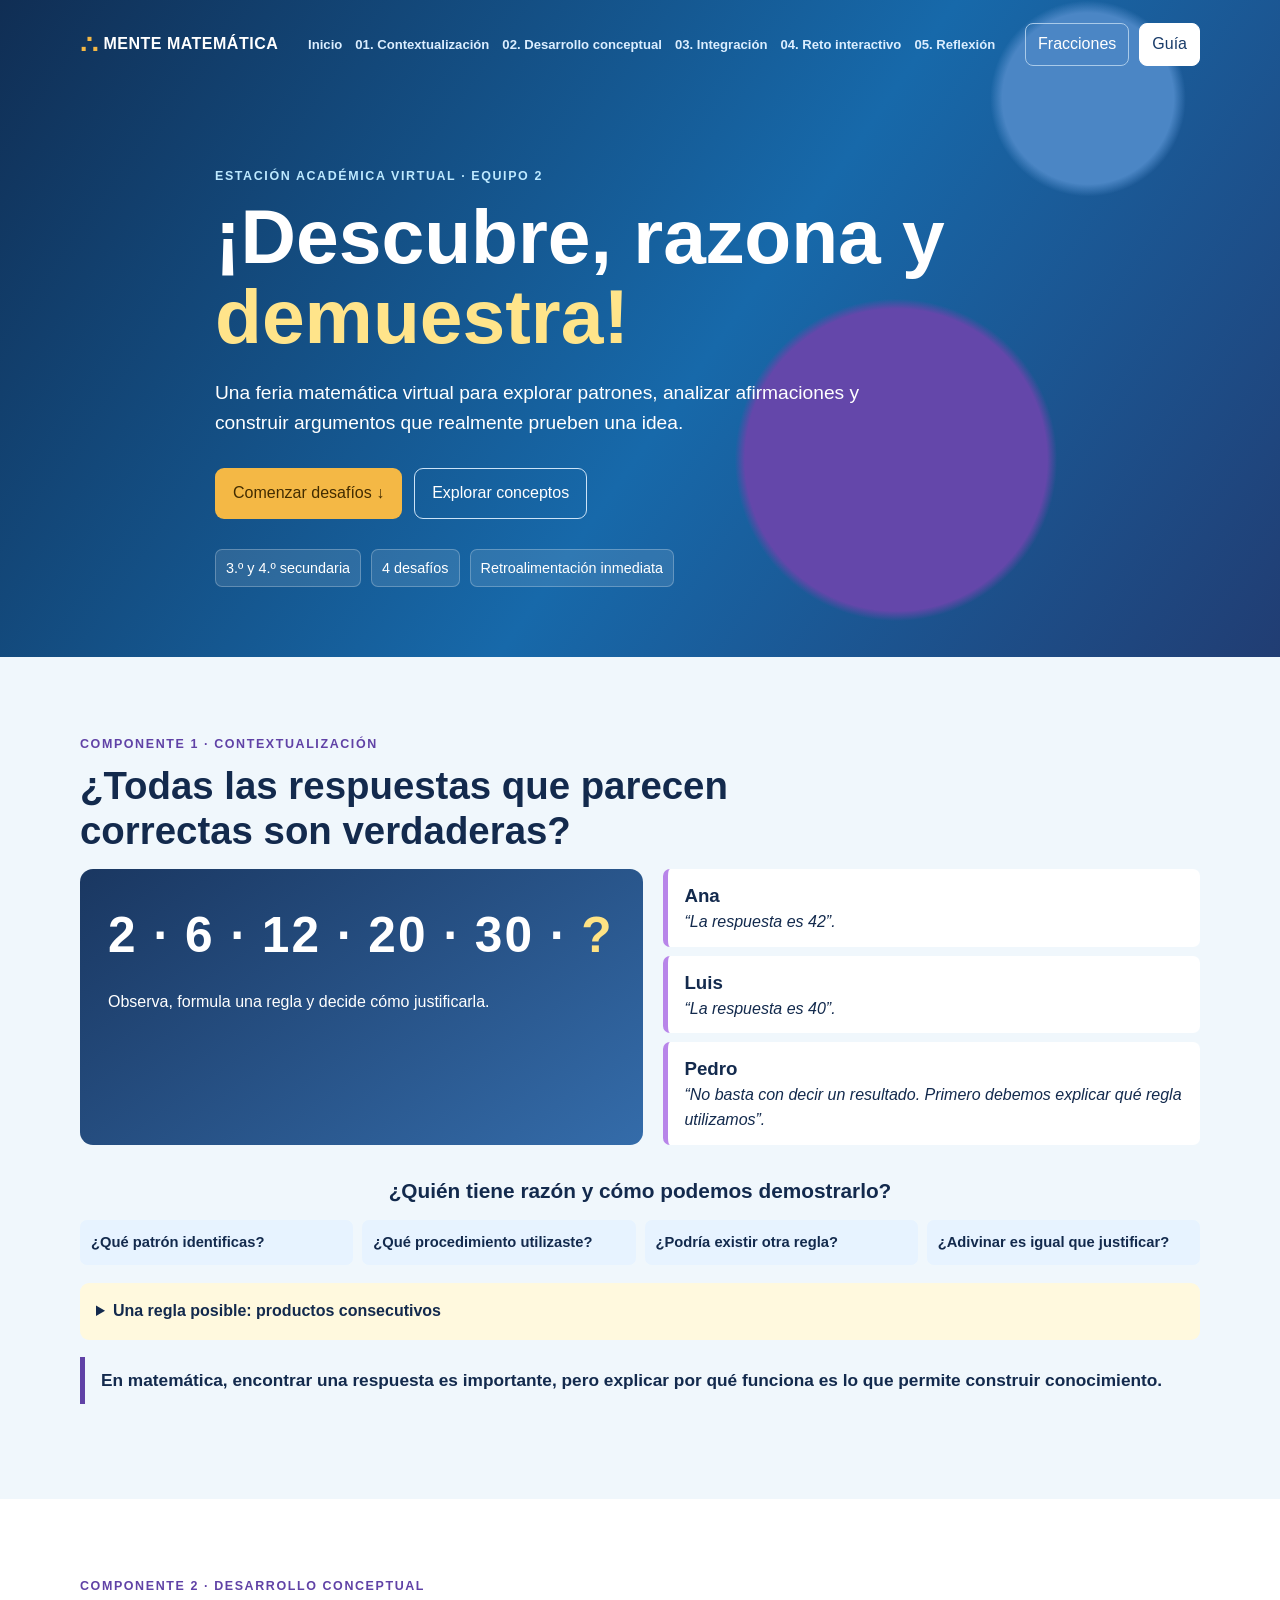
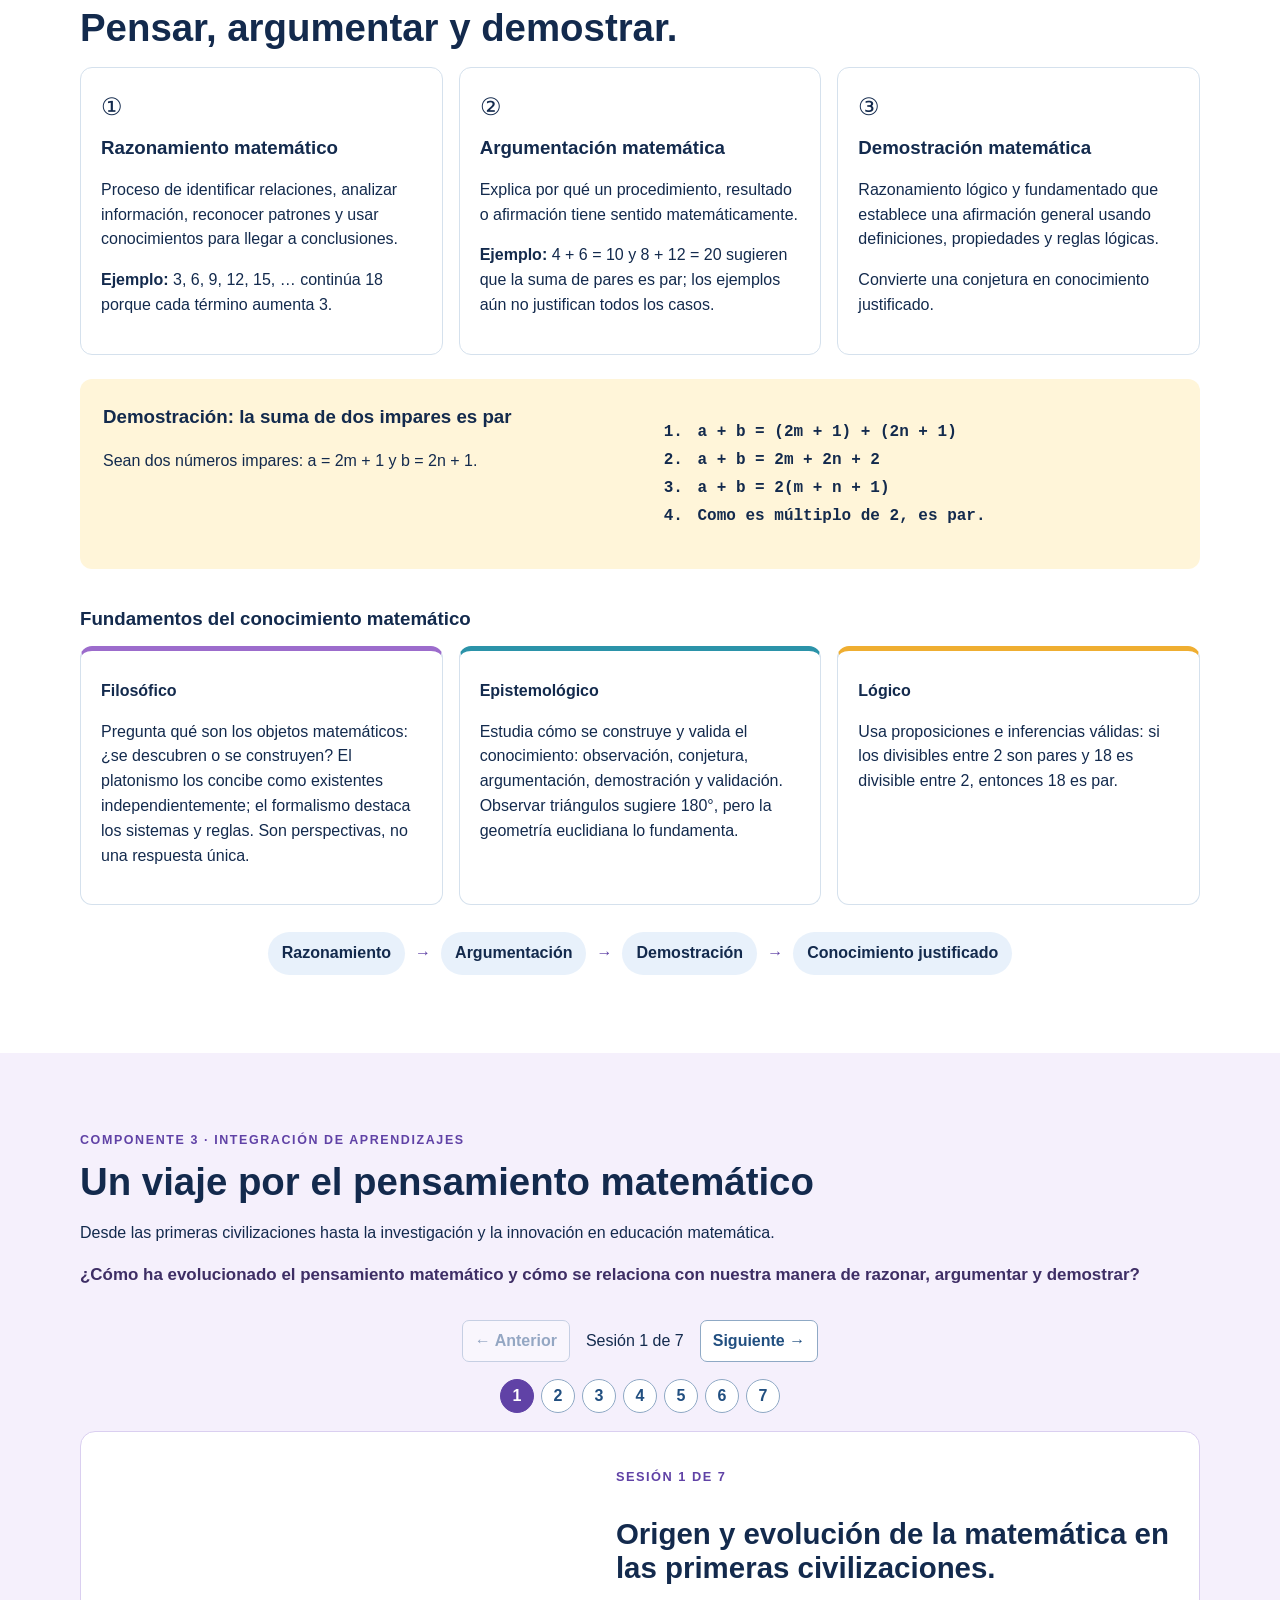
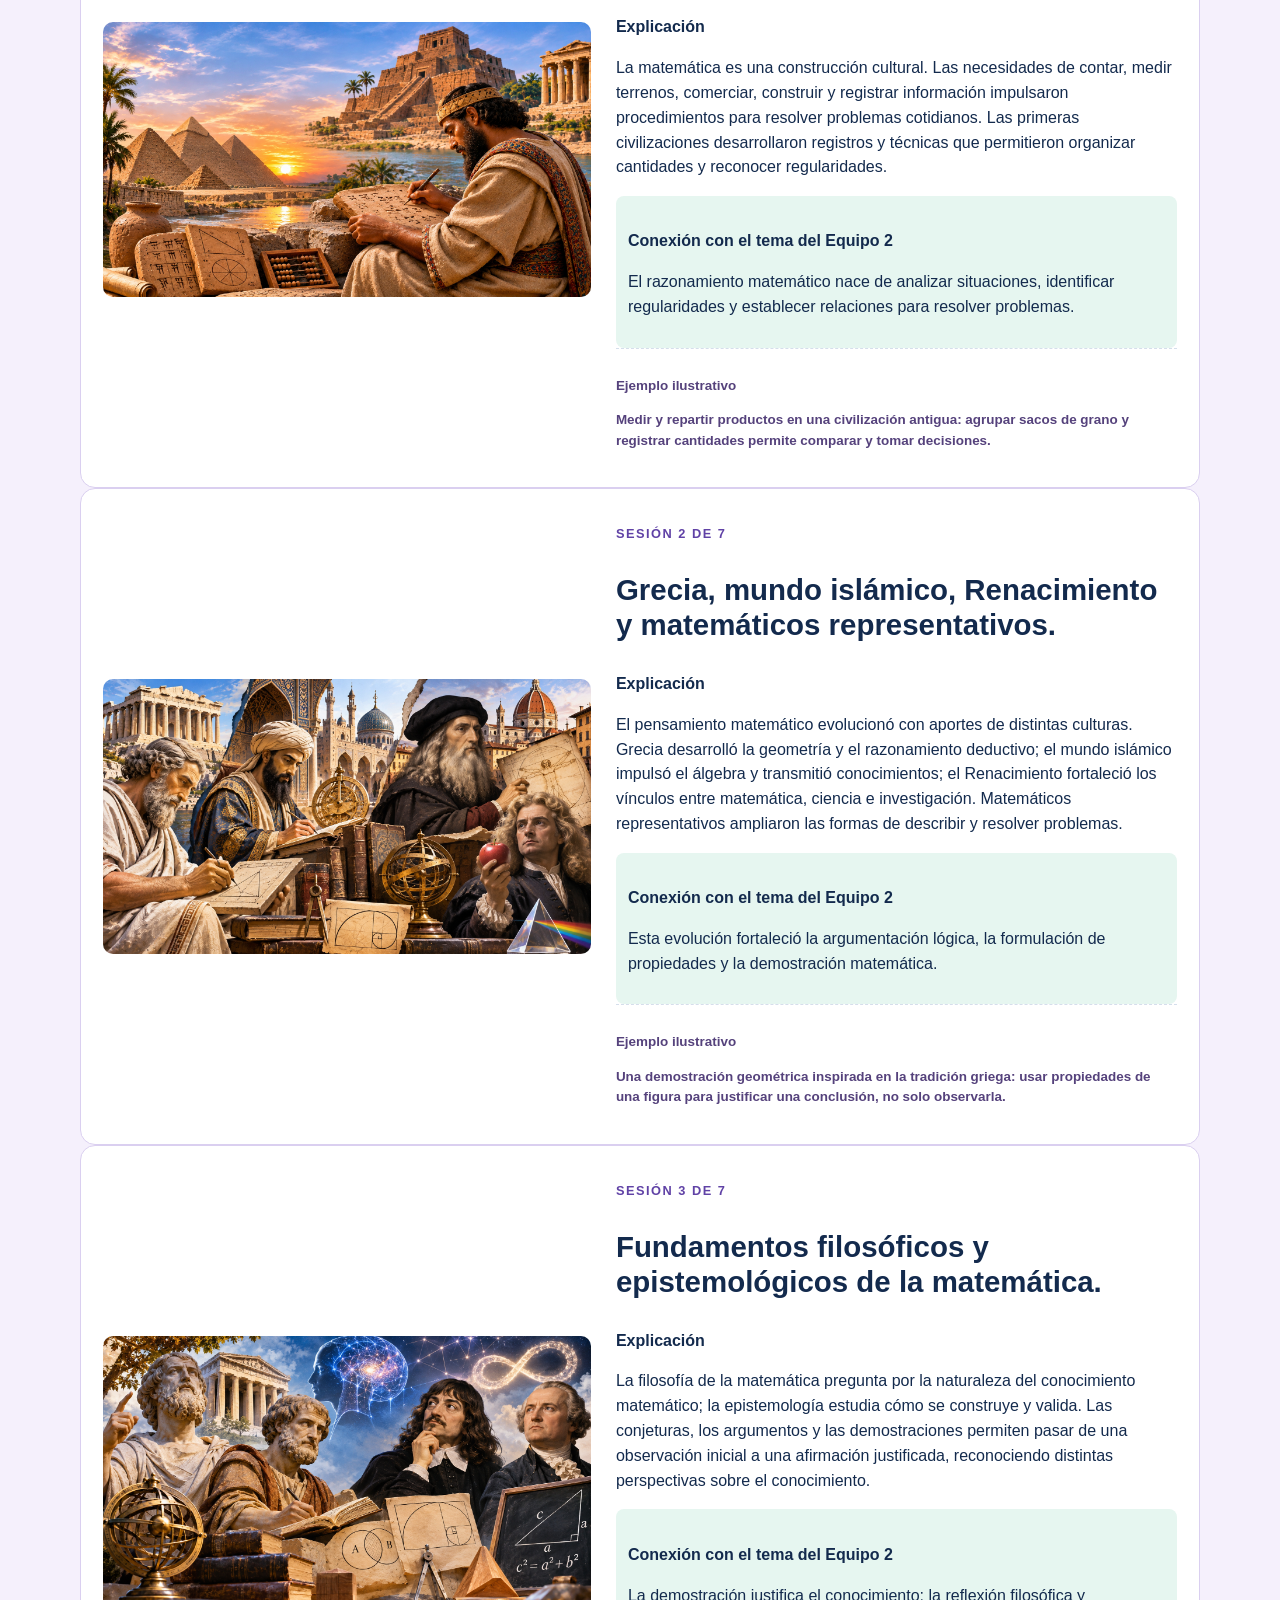
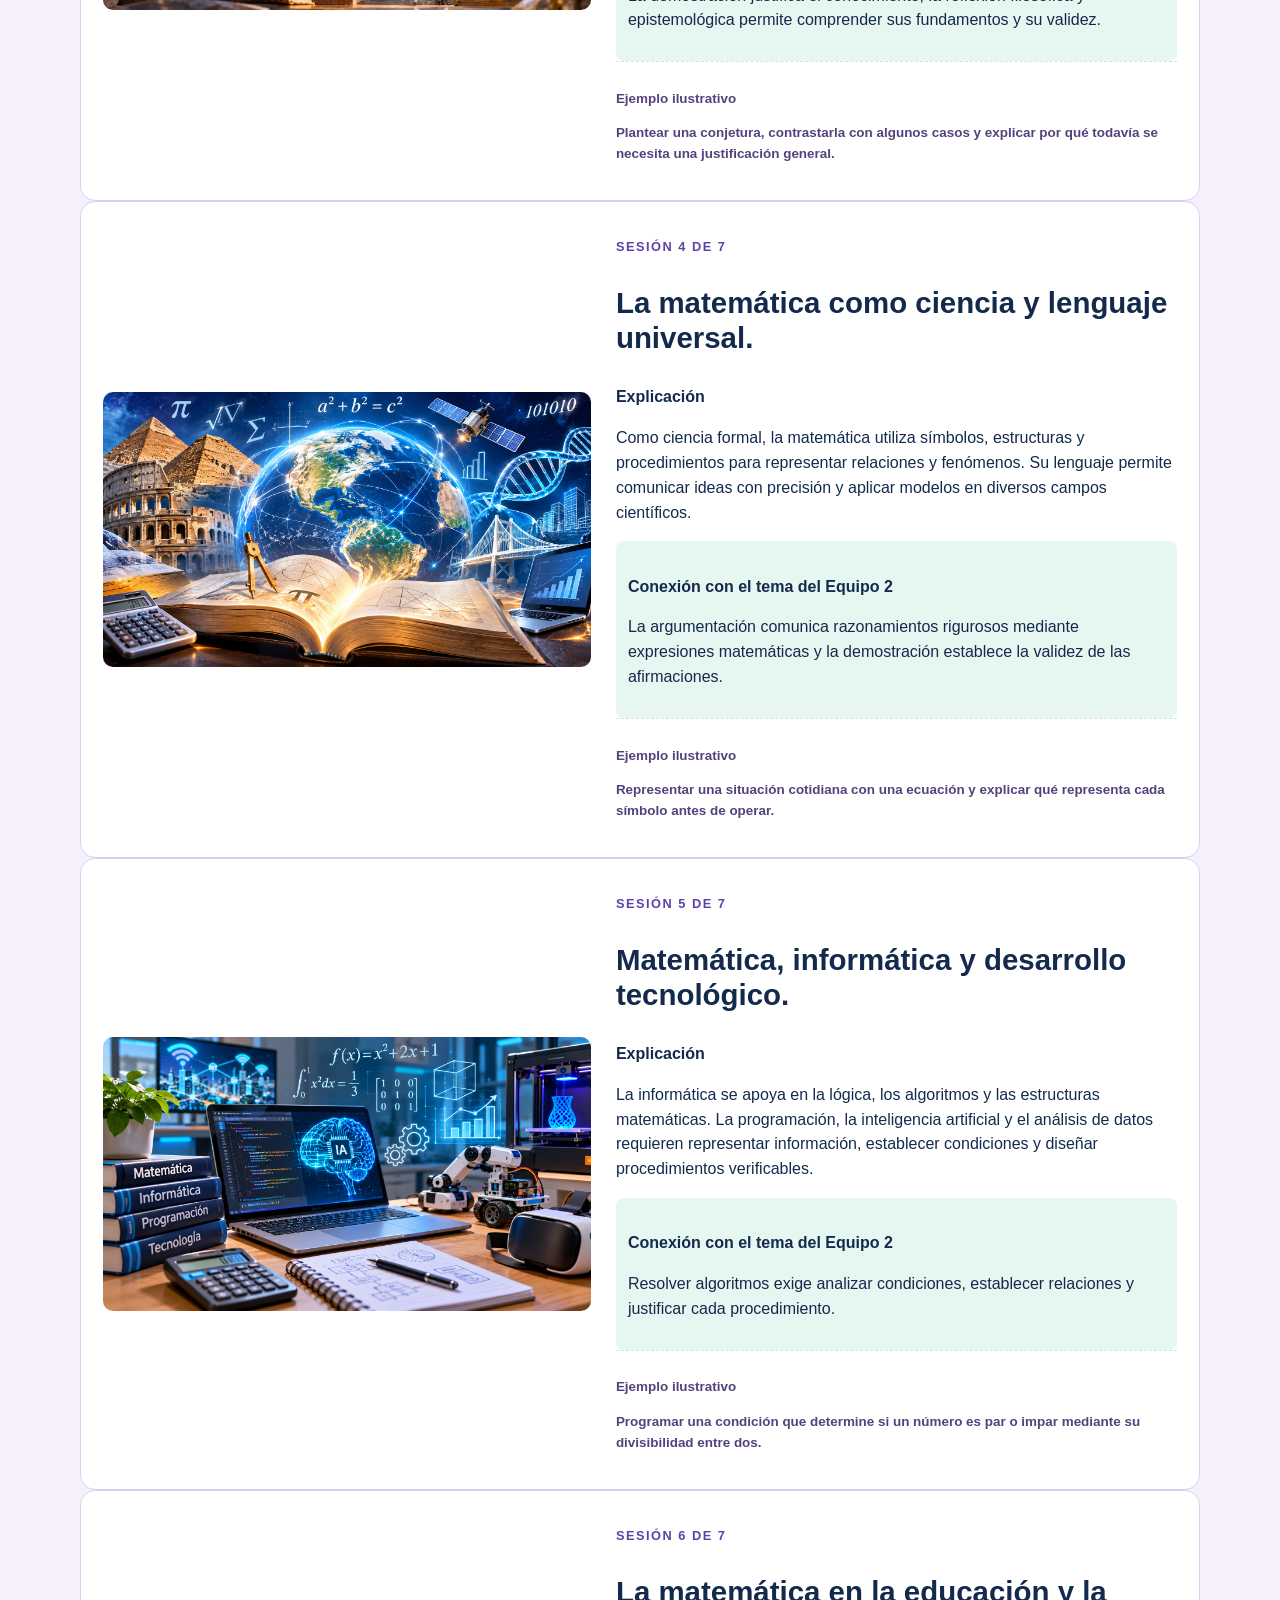
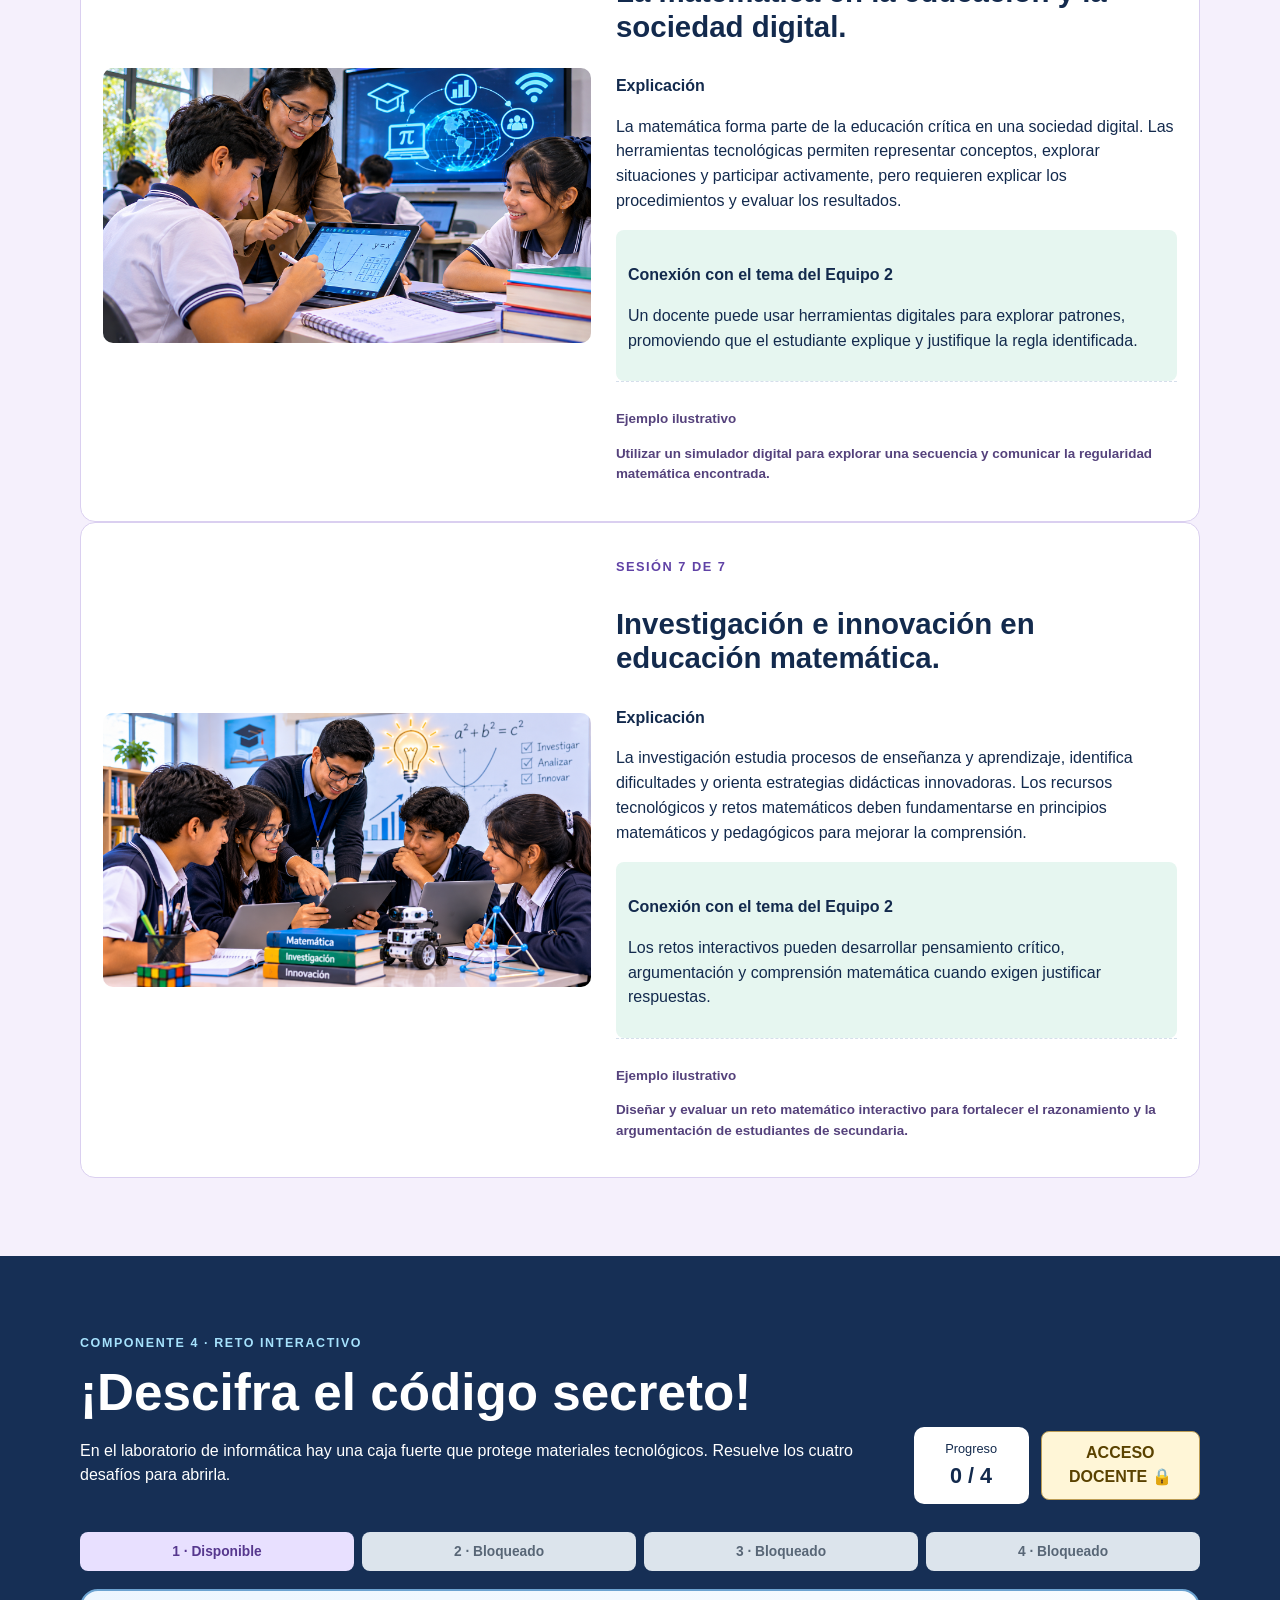
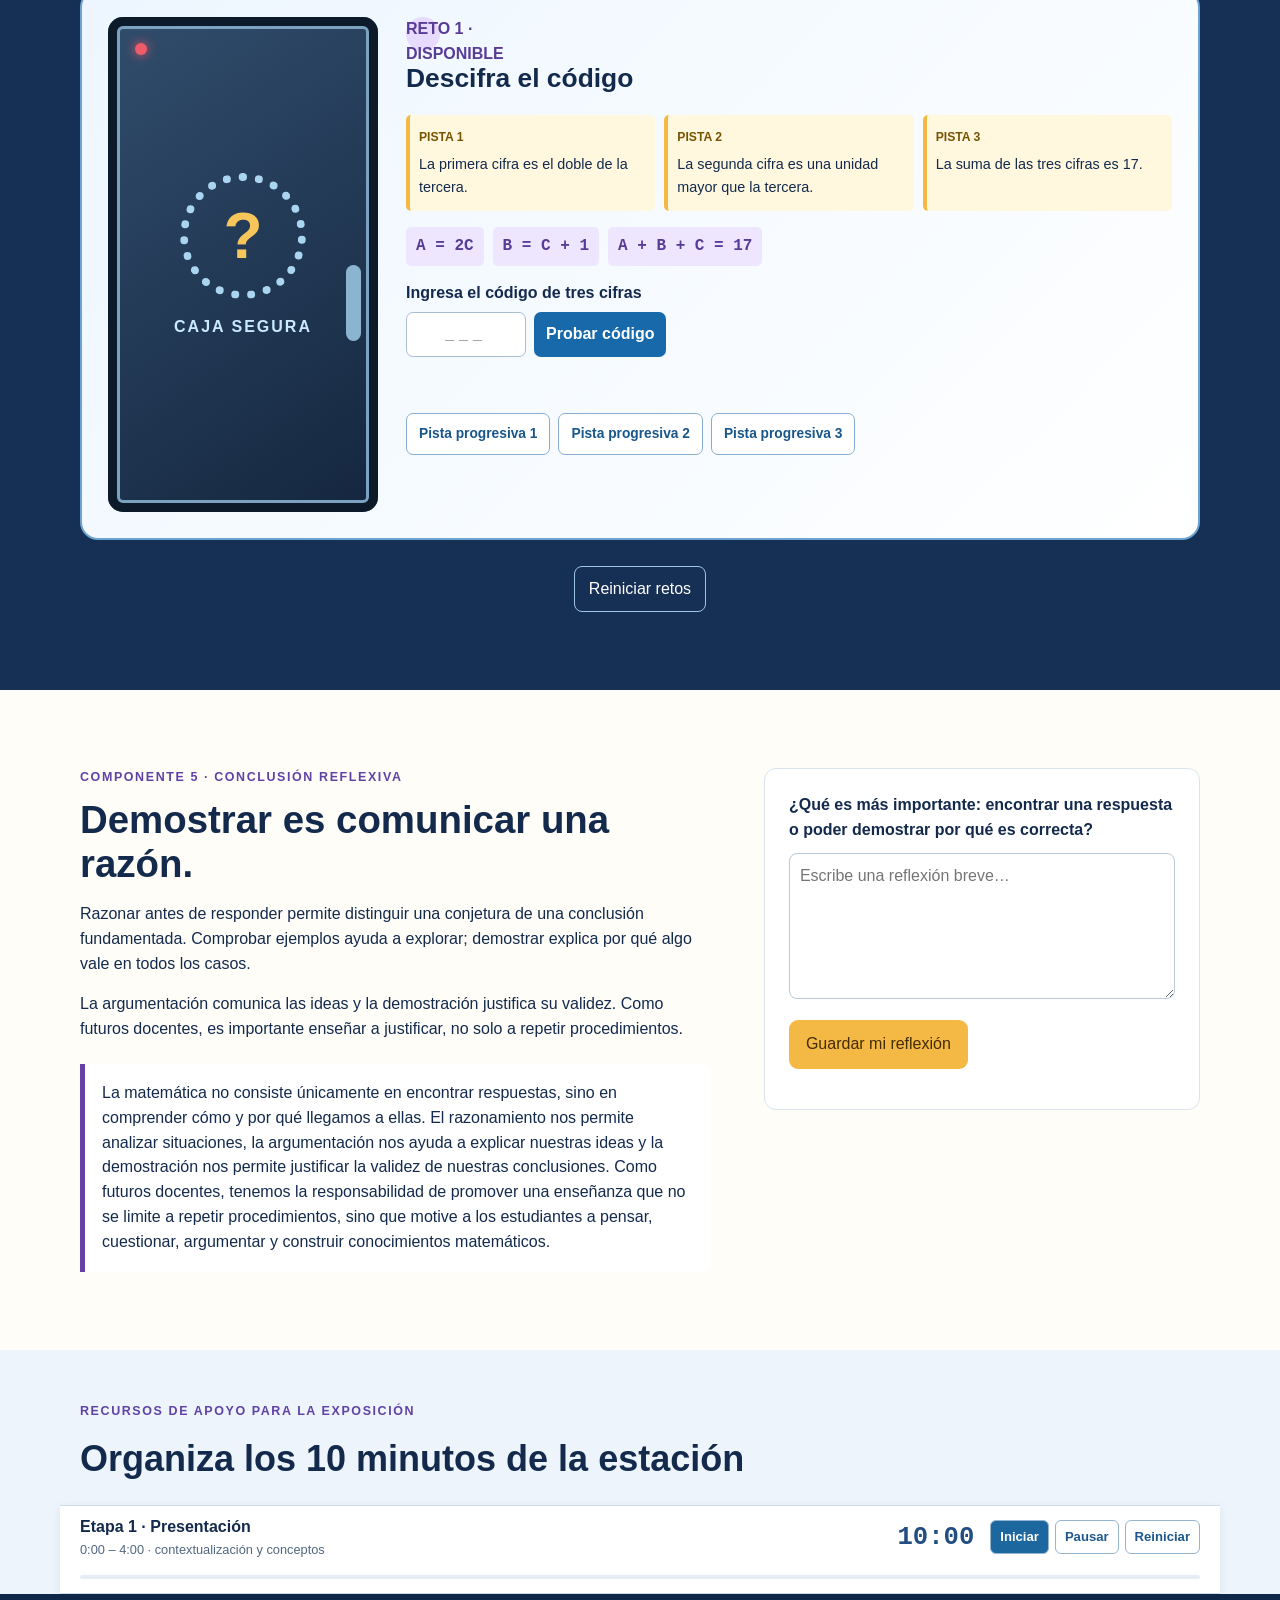
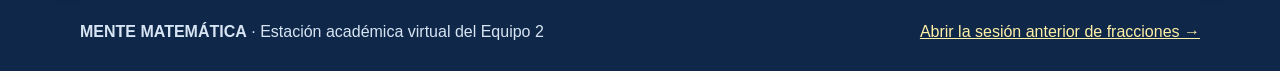
==== commit 7c40f7aa: "feat: completar carrusel de siete sesiones" ====
--- a/index.html
+++ b/index.html
@@ -5,8 +5,8 @@
   <meta name="viewport" content="width=device-width, initial-scale=1.0">
   <meta name="description" content="Estación académica virtual Mente Matemática del Equipo 2.">
   <title>¡Mente Matemática! | Equipo 2</title>
-  <link rel="stylesheet" href="station.css?v=components-3-4">
-  <script src="station.js?v=components-3-4" defer></script>
+  <link rel="stylesheet" href="station.css?v=carousel-7">
+  <script src="station.js?v=carousel-7" defer></script>
 </head>
 <body>
 <a class="skip" href="#inicio">Saltar al contenido</a>
@@ -34,17 +34,9 @@
 
   
 
-  <section class="section integration-section" id="integracion"><div class="container"><p class="section-kicker">COMPONENTE 3 · INTEGRACIÓN DE APRENDIZAJES</p><h2>Un viaje por el pensamiento matemático</h2><p class="section-lead">Desde las primeras civilizaciones hasta la investigación y la innovación en educación matemática.</p><p class="integration-question">¿Cómo ha evolucionado el pensamiento matemático y cómo se relaciona con nuestra manera de razonar, argumentar y demostrar?</p>
-<div class="session-navigator" aria-label="Navegación de las siete sesiones"><button id="session-prev" type="button">← Anterior</button><p id="session-counter" aria-live="polite">Sesión 1 de 7</p><button id="session-next" type="button">Siguiente →</button></div>
-<div class="session-dots" role="tablist" aria-label="Seleccionar sesión"><button role="tab" data-session-target="1" aria-selected="true">1</button><button role="tab" data-session-target="2">2</button><button role="tab" data-session-target="3">3</button><button role="tab" data-session-target="4">4</button><button role="tab" data-session-target="5">5</button><button role="tab" data-session-target="6">6</button><button role="tab" data-session-target="7">7</button></div>
-<div class="session-carousel">
-<article class="session-slide active" data-session="1"><div class="session-media"><img src="assets/images/sesion-01-civilizaciones.png" alt="Primeras civilizaciones, pirámides y herramientas matemáticas antiguas"><span>Imagen 1 · primeras civilizaciones</span></div><div><p class="session-label">SESIÓN 1</p><h3>Origen y evolución de la matemática en las primeras civilizaciones.</h3><p>La matemática es una construcción cultural: surgió de necesidades humanas concretas como <strong>contar, medir, comerciar, construir y registrar cantidades</strong>. Las primeras civilizaciones desarrollaron métodos para organizar sus actividades y reconocer regularidades.</p><h4>Ejemplo ilustrativo</h4><p>Para registrar sacos de grano, una comunidad podía hacer una marca por cada saco y agruparlas de diez en diez. Esa necesidad de contar y organizar cantidades es una forma inicial de razonamiento matemático.</p><p class="team-connection"><strong>Conexión con el Equipo 2:</strong> razonar comienza al analizar una situación, establecer relaciones y proponer una solución que pueda justificarse.</p></div></article>
-<article class="session-slide" data-session="2" hidden><div class="session-media"><img src="assets/images/sesion-02-grecia-islam-renacimiento.png" alt="Grecia, mundo islámico y Renacimiento"><span>Imagen 2 · Grecia, mundo islámico y Renacimiento</span></div><div><p class="session-label">SESIÓN 2</p><h3>Grecia, mundo islámico, Renacimiento y matemáticos representativos.</h3><p class="pending-copy">Contenido de esta sesión por desarrollar en la siguiente actualización.</p></div></article>
-<article class="session-slide" data-session="3" hidden><div class="session-media"><img src="assets/images/sesion-03-filosofia.png" alt="Filósofos y pensadores relacionados con la matemática"><span>Imagen 3 · filosofía y pensamiento matemático</span></div><div><p class="session-label">SESIÓN 3</p><h3>Fundamentos filosóficos y epistemológicos de la matemática.</h3><p class="pending-copy">Contenido de esta sesión por desarrollar en la siguiente actualización.</p></div></article>
-<article class="session-slide" data-session="4" hidden><div class="session-media"><img src="assets/images/sesion-04-ciencia-lenguaje.png" alt="Matemática como ciencia y lenguaje universal"><span>Imagen 4 · ciencia y lenguaje universal</span></div><div><p class="session-label">SESIÓN 4</p><h3>La matemática como ciencia y lenguaje universal.</h3><p class="pending-copy">Contenido de esta sesión por desarrollar en la siguiente actualización.</p></div></article>
-<article class="session-slide" data-session="5" hidden><div class="session-media"><img src="assets/images/sesion-05-tecnologia.png" alt="Informática, inteligencia artificial, programación y robótica"><span>Imagen 5 · tecnología y programación</span></div><div><p class="session-label">SESIÓN 5</p><h3>Matemática, informática y desarrollo tecnológico.</h3><p class="pending-copy">Contenido de esta sesión por desarrollar en la siguiente actualización.</p></div></article>
-<article class="session-slide" data-session="6" hidden><div class="session-media"><img src="assets/images/sesion-06-educacion-digital.png" alt="Docente y estudiantes aprendiendo matemática con recursos digitales"><span>Imagen 6 · educación y sociedad digital</span></div><div><p class="session-label">SESIÓN 6</p><h3>La matemática en la educación y la sociedad digital.</h3><p class="pending-copy">Contenido de esta sesión por desarrollar en la siguiente actualización.</p></div></article>
-<article class="session-slide" data-session="7" hidden><div class="session-media"><img src="assets/images/sesion-07-innovacion.png" alt="Investigación, colaboración e innovación educativa"><span>Imagen 7 · investigación e innovación</span></div><div><p class="session-label">SESIÓN 7</p><h3>Investigación e innovación en educación matemática.</h3><p class="pending-copy">Contenido de esta sesión por desarrollar en la siguiente actualización.</p></div></article></div></div></section><section class="section challenge-section escape-room" id="desafios"><div class="container"><div class="challenge-heading"><div><p class="section-kicker">COMPONENTE 4 · RETO INTERACTIVO</p><h2>¡Descifra el código secreto!</h2><p>En el laboratorio de informática hay una caja fuerte que protege materiales tecnológicos. Resuelve los cuatro desafíos para abrirla.</p></div><div class="challenge-tools"><div class="score" aria-live="polite"><span>Progreso</span><strong id="score">0 / 4</strong></div><button class="teacher-access" id="open-teacher-access" type="button">ACCESO DOCENTE 🔒</button></div></div>
+  <section class="section integration-section" id="integracion"><div class="container"><p class="section-kicker">COMPONENTE 3 · INTEGRACIÓN DE APRENDIZAJES</p><h2>Un viaje por el pensamiento matemático</h2><p class="section-lead">Desde las primeras civilizaciones hasta la investigación y la innovación en educación matemática.</p><p class="integration-question">¿Cómo ha evolucionado el pensamiento matemático y cómo se relaciona con nuestra manera de razonar, argumentar y demostrar?</p><div class="session-navigator" aria-label="Navegación del carrusel"><button id="session-prev" type="button">← Anterior</button><p id="session-counter" aria-live="polite">Sesión 1 de 7</p><button id="session-next" type="button">Siguiente →</button></div><div class="session-dots" role="tablist" aria-label="Seleccionar sesión"><button role="tab" data-session-target="1" aria-selected="true" aria-label="Ir a sesión 1">1</button><button role="tab" data-session-target="2" aria-selected="false" aria-label="Ir a sesión 2">2</button><button role="tab" data-session-target="3" aria-selected="false" aria-label="Ir a sesión 3">3</button><button role="tab" data-session-target="4" aria-selected="false" aria-label="Ir a sesión 4">4</button><button role="tab" data-session-target="5" aria-selected="false" aria-label="Ir a sesión 5">5</button><button role="tab" data-session-target="6" aria-selected="false" aria-label="Ir a sesión 6">6</button><button role="tab" data-session-target="7" aria-selected="false" aria-label="Ir a sesión 7">7</button></div><div class="session-carousel"><article class="session-slide active" data-session="1"><div class="session-media"><img src="assets/images/sesion-01-civilizaciones.png" alt="Primeras civilizaciones, pirámides y herramientas matemáticas antiguas"><span>Imagen 1 · Primeras civilizaciones, pirámides y herramientas matemáticas antiguas</span></div><div><p class="session-label">SESIÓN 1 DE 7</p><h3>Origen y evolución de la matemática en las primeras civilizaciones.</h3><div class="session-content-block"><h4>Explicación</h4><p>La matemática es una construcción cultural. Las necesidades de contar, medir terrenos, comerciar, construir y registrar información impulsaron procedimientos para resolver problemas cotidianos. Las primeras civilizaciones desarrollaron registros y técnicas que permitieron organizar cantidades y reconocer regularidades.</p></div><div class="team-connection"><h4>Conexión con el tema del Equipo 2</h4><p>El razonamiento matemático nace de analizar situaciones, identificar regularidades y establecer relaciones para resolver problemas.</p></div><div class="session-example"><h4>Ejemplo ilustrativo</h4><p>Medir y repartir productos en una civilización antigua: agrupar sacos de grano y registrar cantidades permite comparar y tomar decisiones.</p></div></div></article><article class="session-slide" data-session="2" hidden><div class="session-media"><img src="assets/images/sesion-02-grecia-islam-renacimiento.png" alt="Grecia, mundo islámico y Renacimiento"><span>Imagen 2 · Grecia, mundo islámico y Renacimiento</span></div><div><p class="session-label">SESIÓN 2 DE 7</p><h3>Grecia, mundo islámico, Renacimiento y matemáticos representativos.</h3><div class="session-content-block"><h4>Explicación</h4><p>El pensamiento matemático evolucionó con aportes de distintas culturas. Grecia desarrolló la geometría y el razonamiento deductivo; el mundo islámico impulsó el álgebra y transmitió conocimientos; el Renacimiento fortaleció los vínculos entre matemática, ciencia e investigación. Matemáticos representativos ampliaron las formas de describir y resolver problemas.</p></div><div class="team-connection"><h4>Conexión con el tema del Equipo 2</h4><p>Esta evolución fortaleció la argumentación lógica, la formulación de propiedades y la demostración matemática.</p></div><div class="session-example"><h4>Ejemplo ilustrativo</h4><p>Una demostración geométrica inspirada en la tradición griega: usar propiedades de una figura para justificar una conclusión, no solo observarla.</p></div></div></article><article class="session-slide" data-session="3" hidden><div class="session-media"><img src="assets/images/sesion-03-filosofia.png" alt="Filósofos y pensadores relacionados con la matemática"><span>Imagen 3 · Filósofos y pensadores relacionados con la matemática</span></div><div><p class="session-label">SESIÓN 3 DE 7</p><h3>Fundamentos filosóficos y epistemológicos de la matemática.</h3><div class="session-content-block"><h4>Explicación</h4><p>La filosofía de la matemática pregunta por la naturaleza del conocimiento matemático; la epistemología estudia cómo se construye y valida. Las conjeturas, los argumentos y las demostraciones permiten pasar de una observación inicial a una afirmación justificada, reconociendo distintas perspectivas sobre el conocimiento.</p></div><div class="team-connection"><h4>Conexión con el tema del Equipo 2</h4><p>La demostración justifica el conocimiento; la reflexión filosófica y epistemológica permite comprender sus fundamentos y su validez.</p></div><div class="session-example"><h4>Ejemplo ilustrativo</h4><p>Plantear una conjetura, contrastarla con algunos casos y explicar por qué todavía se necesita una justificación general.</p></div></div></article><article class="session-slide" data-session="4" hidden><div class="session-media"><img src="assets/images/sesion-04-ciencia-lenguaje.png" alt="Matemática como ciencia y lenguaje universal"><span>Imagen 4 · Matemática como ciencia y lenguaje universal</span></div><div><p class="session-label">SESIÓN 4 DE 7</p><h3>La matemática como ciencia y lenguaje universal.</h3><div class="session-content-block"><h4>Explicación</h4><p>Como ciencia formal, la matemática utiliza símbolos, estructuras y procedimientos para representar relaciones y fenómenos. Su lenguaje permite comunicar ideas con precisión y aplicar modelos en diversos campos científicos.</p></div><div class="team-connection"><h4>Conexión con el tema del Equipo 2</h4><p>La argumentación comunica razonamientos rigurosos mediante expresiones matemáticas y la demostración establece la validez de las afirmaciones.</p></div><div class="session-example"><h4>Ejemplo ilustrativo</h4><p>Representar una situación cotidiana con una ecuación y explicar qué representa cada símbolo antes de operar.</p></div></div></article><article class="session-slide" data-session="5" hidden><div class="session-media"><img src="assets/images/sesion-05-tecnologia.png" alt="Informática, inteligencia artificial, programación y robótica"><span>Imagen 5 · Informática, inteligencia artificial, programación y robótica</span></div><div><p class="session-label">SESIÓN 5 DE 7</p><h3>Matemática, informática y desarrollo tecnológico.</h3><div class="session-content-block"><h4>Explicación</h4><p>La informática se apoya en la lógica, los algoritmos y las estructuras matemáticas. La programación, la inteligencia artificial y el análisis de datos requieren representar información, establecer condiciones y diseñar procedimientos verificables.</p></div><div class="team-connection"><h4>Conexión con el tema del Equipo 2</h4><p>Resolver algoritmos exige analizar condiciones, establecer relaciones y justificar cada procedimiento.</p></div><div class="session-example"><h4>Ejemplo ilustrativo</h4><p>Programar una condición que determine si un número es par o impar mediante su divisibilidad entre dos.</p></div></div></article><article class="session-slide" data-session="6" hidden><div class="session-media"><img src="assets/images/sesion-06-educacion-digital.png" alt="Docente y estudiantes utilizando recursos digitales para aprender matemática"><span>Imagen 6 · Docente y estudiantes utilizando recursos digitales para aprender matemática</span></div><div><p class="session-label">SESIÓN 6 DE 7</p><h3>La matemática en la educación y la sociedad digital.</h3><div class="session-content-block"><h4>Explicación</h4><p>La matemática forma parte de la educación crítica en una sociedad digital. Las herramientas tecnológicas permiten representar conceptos, explorar situaciones y participar activamente, pero requieren explicar los procedimientos y evaluar los resultados.</p></div><div class="team-connection"><h4>Conexión con el tema del Equipo 2</h4><p>Un docente puede usar herramientas digitales para explorar patrones, promoviendo que el estudiante explique y justifique la regla identificada.</p></div><div class="session-example"><h4>Ejemplo ilustrativo</h4><p>Utilizar un simulador digital para explorar una secuencia y comunicar la regularidad matemática encontrada.</p></div></div></article><article class="session-slide" data-session="7" hidden><div class="session-media"><img src="assets/images/sesion-07-innovacion.png" alt="Investigación, colaboración e innovación educativa"><span>Imagen 7 · Investigación, colaboración e innovación educativa</span></div><div><p class="session-label">SESIÓN 7 DE 7</p><h3>Investigación e innovación en educación matemática.</h3><div class="session-content-block"><h4>Explicación</h4><p>La investigación estudia procesos de enseñanza y aprendizaje, identifica dificultades y orienta estrategias didácticas innovadoras. Los recursos tecnológicos y retos matemáticos deben fundamentarse en principios matemáticos y pedagógicos para mejorar la comprensión.</p></div><div class="team-connection"><h4>Conexión con el tema del Equipo 2</h4><p>Los retos interactivos pueden desarrollar pensamiento crítico, argumentación y comprensión matemática cuando exigen justificar respuestas.</p></div><div class="session-example"><h4>Ejemplo ilustrativo</h4><p>Diseñar y evaluar un reto matemático interactivo para fortalecer el razonamiento y la argumentación de estudiantes de secundaria.</p></div></div></article></div></div></section>
+
+  <section class="section challenge-section escape-room" id="desafios"><div class="container"><div class="challenge-heading"><div><p class="section-kicker">COMPONENTE 4 · RETO INTERACTIVO</p><h2>¡Descifra el código secreto!</h2><p>En el laboratorio de informática hay una caja fuerte que protege materiales tecnológicos. Resuelve los cuatro desafíos para abrirla.</p></div><div class="challenge-tools"><div class="score" aria-live="polite"><span>Progreso</span><strong id="score">0 / 4</strong></div><button class="teacher-access" id="open-teacher-access" type="button">ACCESO DOCENTE 🔒</button></div></div>
 <div class="stage-progress" aria-label="Progreso de cuatro retos"><span class="stage-status available" data-stage-status="1">1 · Disponible</span><span class="stage-status" data-stage-status="2">2 · Bloqueado</span><span class="stage-status" data-stage-status="3">3 · Bloqueado</span><span class="stage-status" data-stage-status="4">4 · Bloqueado</span></div>
 <article class="public-stage safe-challenge" data-stage="1"><div class="safe-visual" aria-hidden="true"><div class="safe-dial">?</div><span class="safe-handle"></span><span class="safe-led"></span><p>CAJA SEGURA</p></div><div class="safe-content"><span class="challenge-number">RETO 1 · DISPONIBLE</span><h3>Descifra el código</h3><div class="clue-grid"><article><b>PISTA 1</b><p>La primera cifra es el doble de la tercera.</p></article><article><b>PISTA 2</b><p>La segunda cifra es una unidad mayor que la tercera.</p></article><article><b>PISTA 3</b><p>La suma de las tres cifras es 17.</p></article></div><div class="relations"><span>A = 2C</span><span>B = C + 1</span><span>A + B + C = 17</span></div><label for="secret-code">Ingresa el código de tres cifras</label><div class="code-row"><input id="secret-code" inputmode="numeric" maxlength="3" pattern="[0-9]{3}" placeholder="___"><button id="check-code" type="button">Probar código</button></div><p id="code-feedback" class="feedback" aria-live="polite"></p><div class="hint-row"><button class="hint-button" data-hint="1" type="button">Pista progresiva 1</button><button class="hint-button" data-hint="2" type="button">Pista progresiva 2</button><button class="hint-button" data-hint="3" type="button">Pista progresiva 3</button></div><p id="hint-feedback" class="hint-feedback" aria-live="polite"></p></div></article>
 <article class="public-stage challenge-card locked" data-stage="2" hidden><span class="challenge-number">RETO 2 · BLOQUEADO</span><h3>Descubre el patrón</h3><p>2, 6, 12, 20, 30, ?</p><label for="pattern-answer">¿Cuál es el siguiente término?</label><div class="answer-row"><input id="pattern-answer" inputmode="numeric" placeholder="Número"><button id="check-pattern" type="button">Comprobar</button></div><label for="pattern-reason">¿Qué regla utilizaste?</label><textarea id="pattern-reason" rows="2" maxlength="350" placeholder="Explica tu regla…"></textarea><p id="pattern-feedback" class="feedback" aria-live="polite"></p></article>
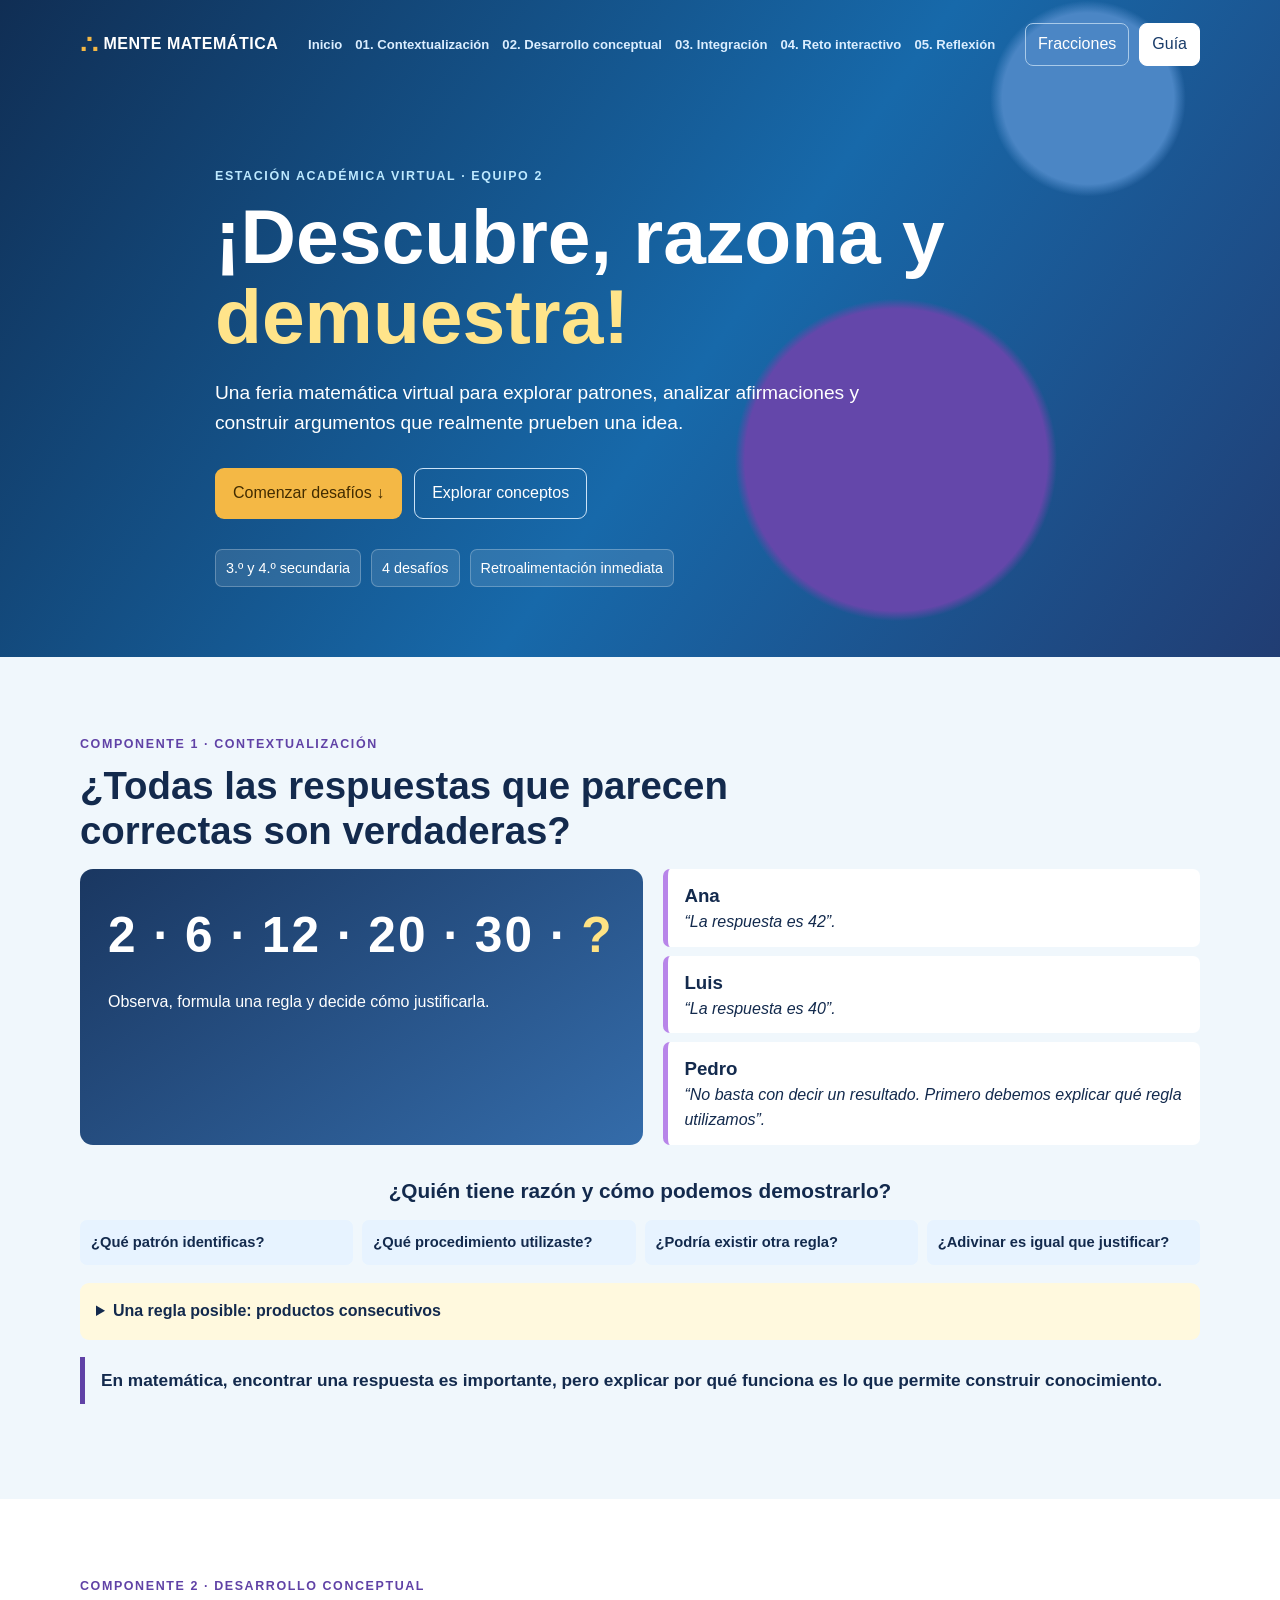
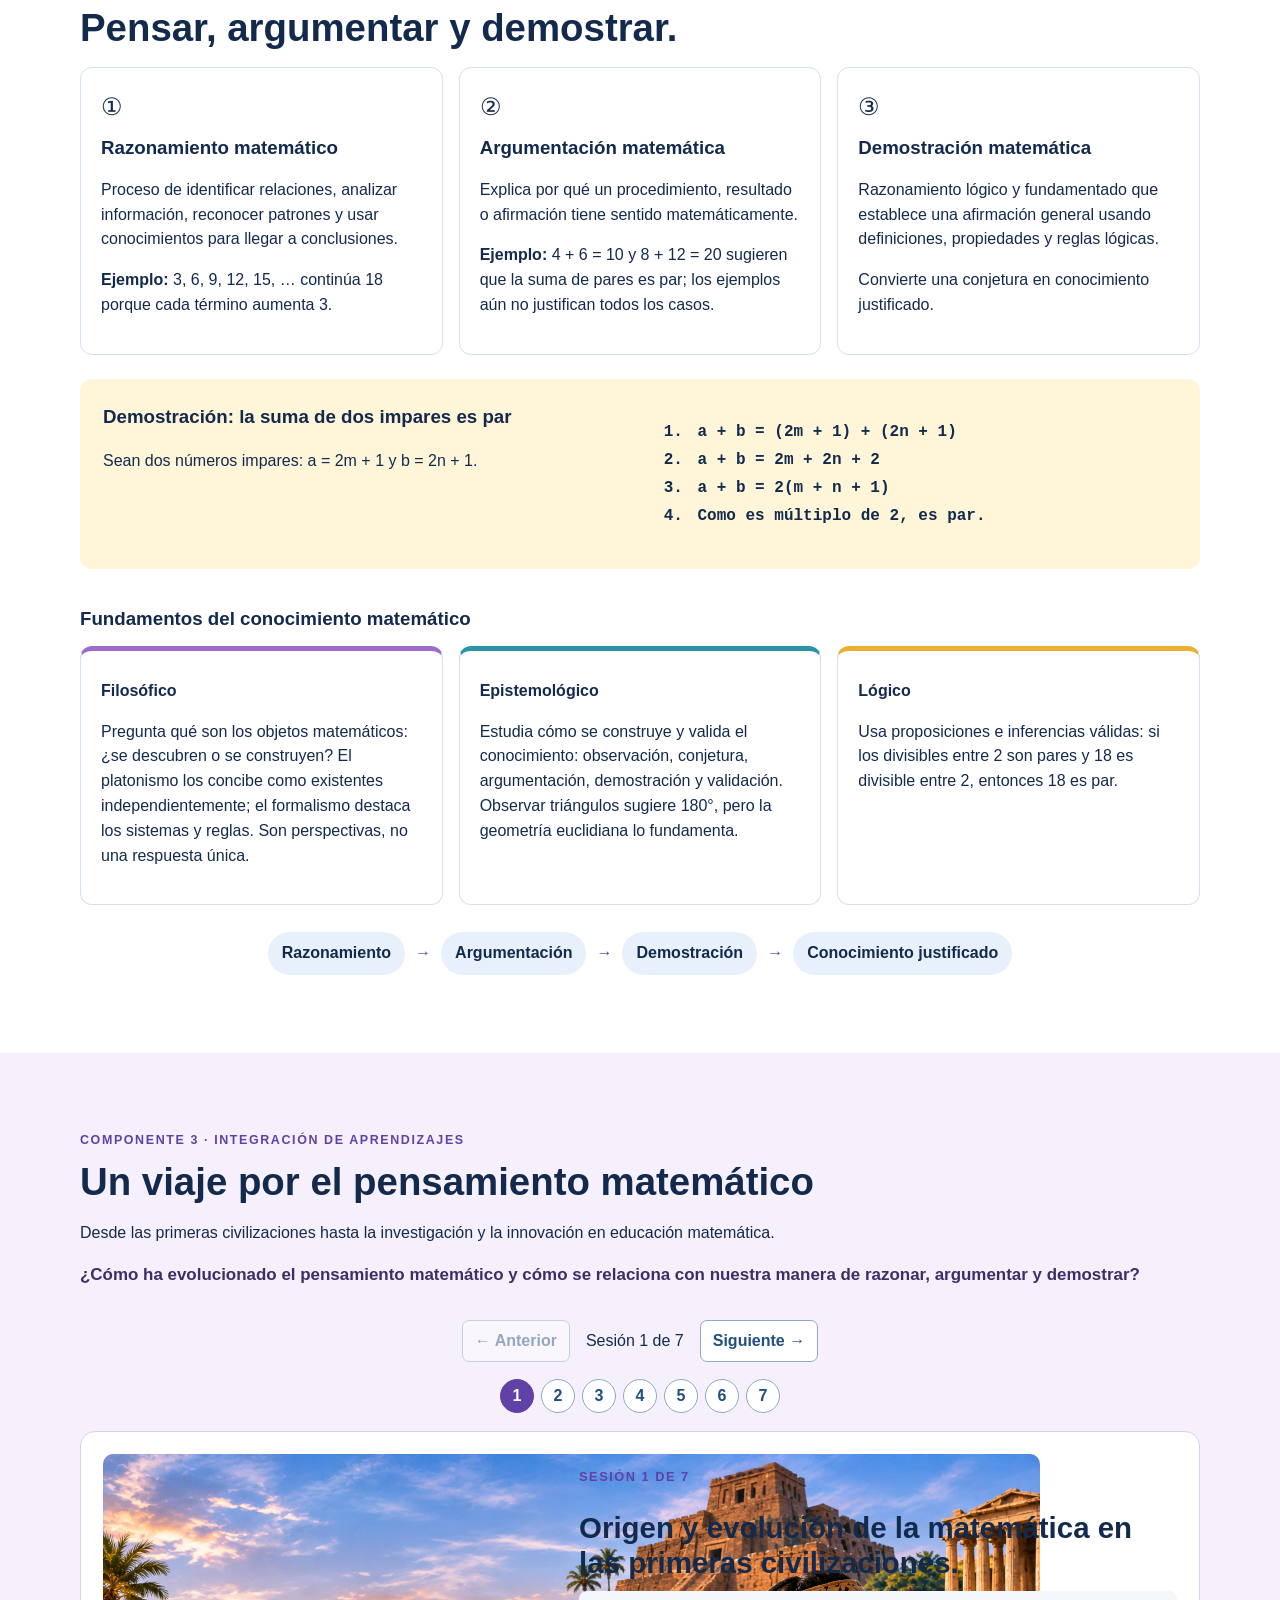
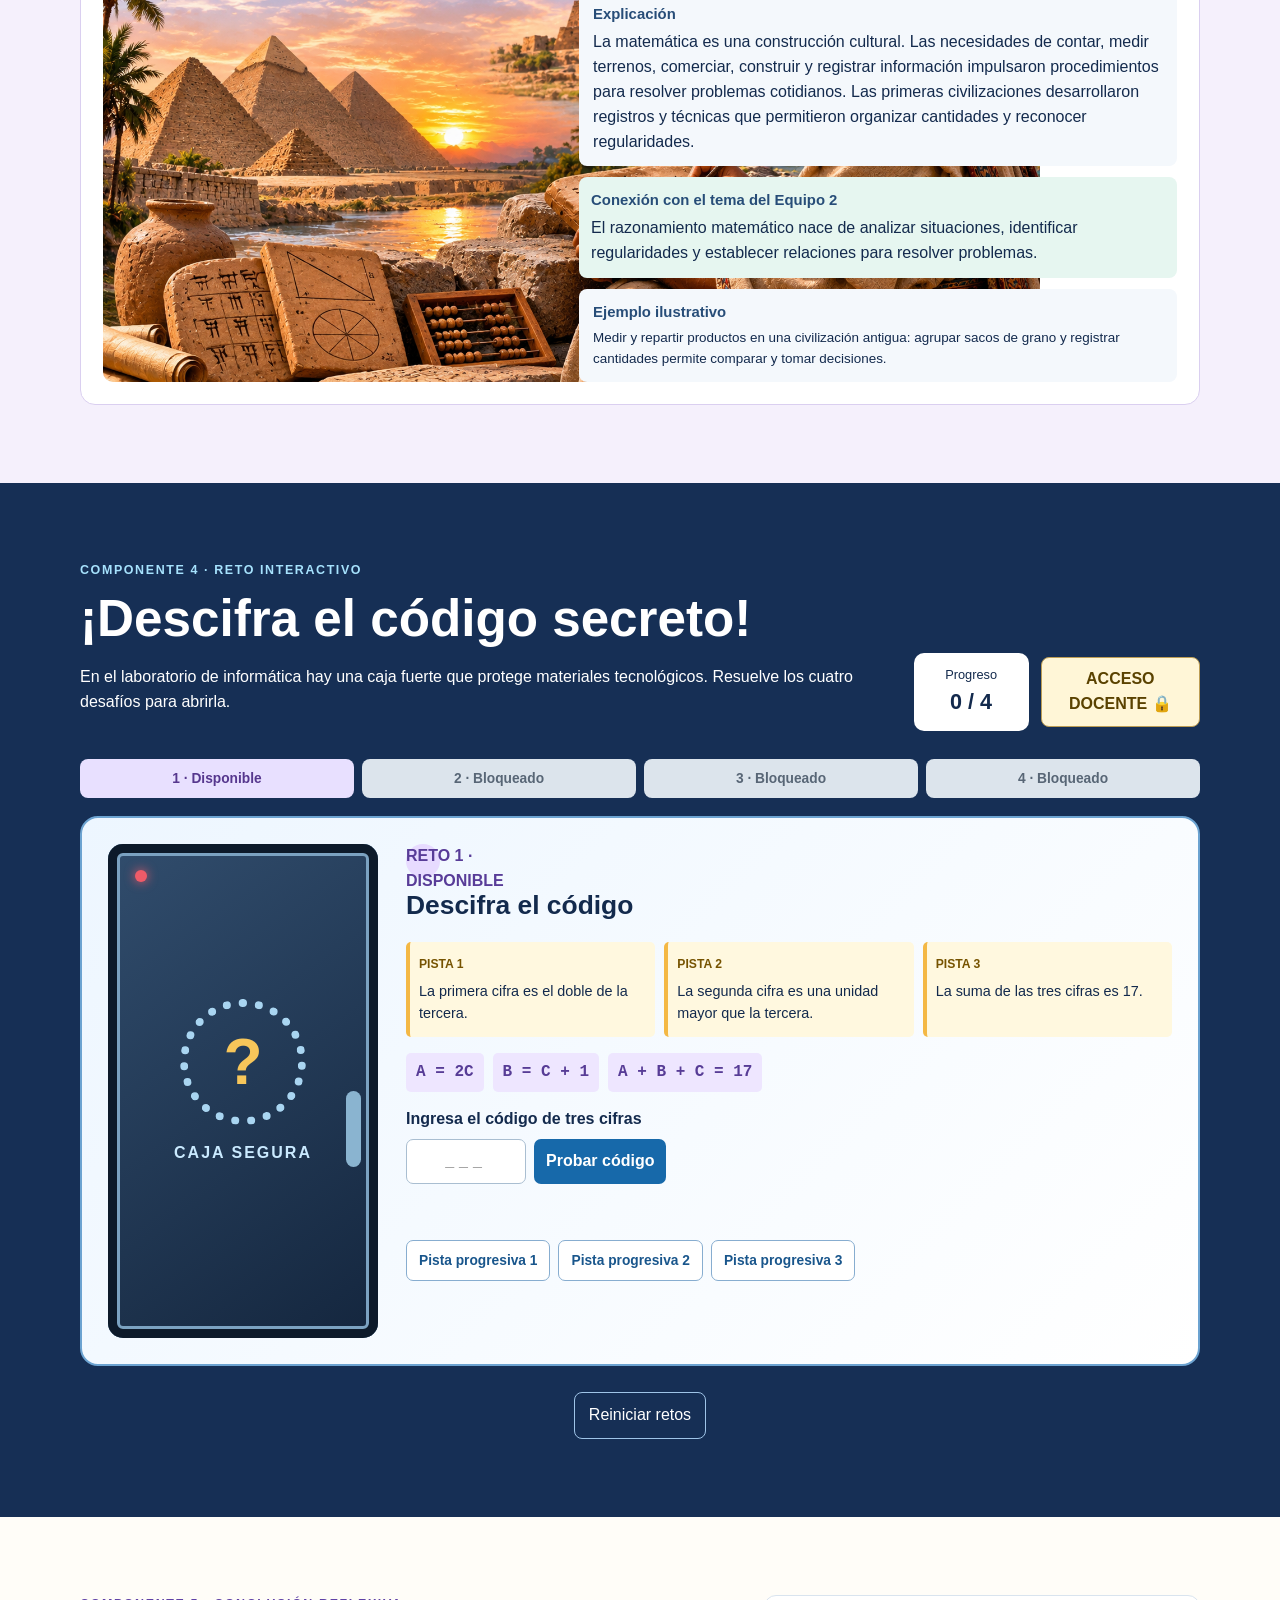
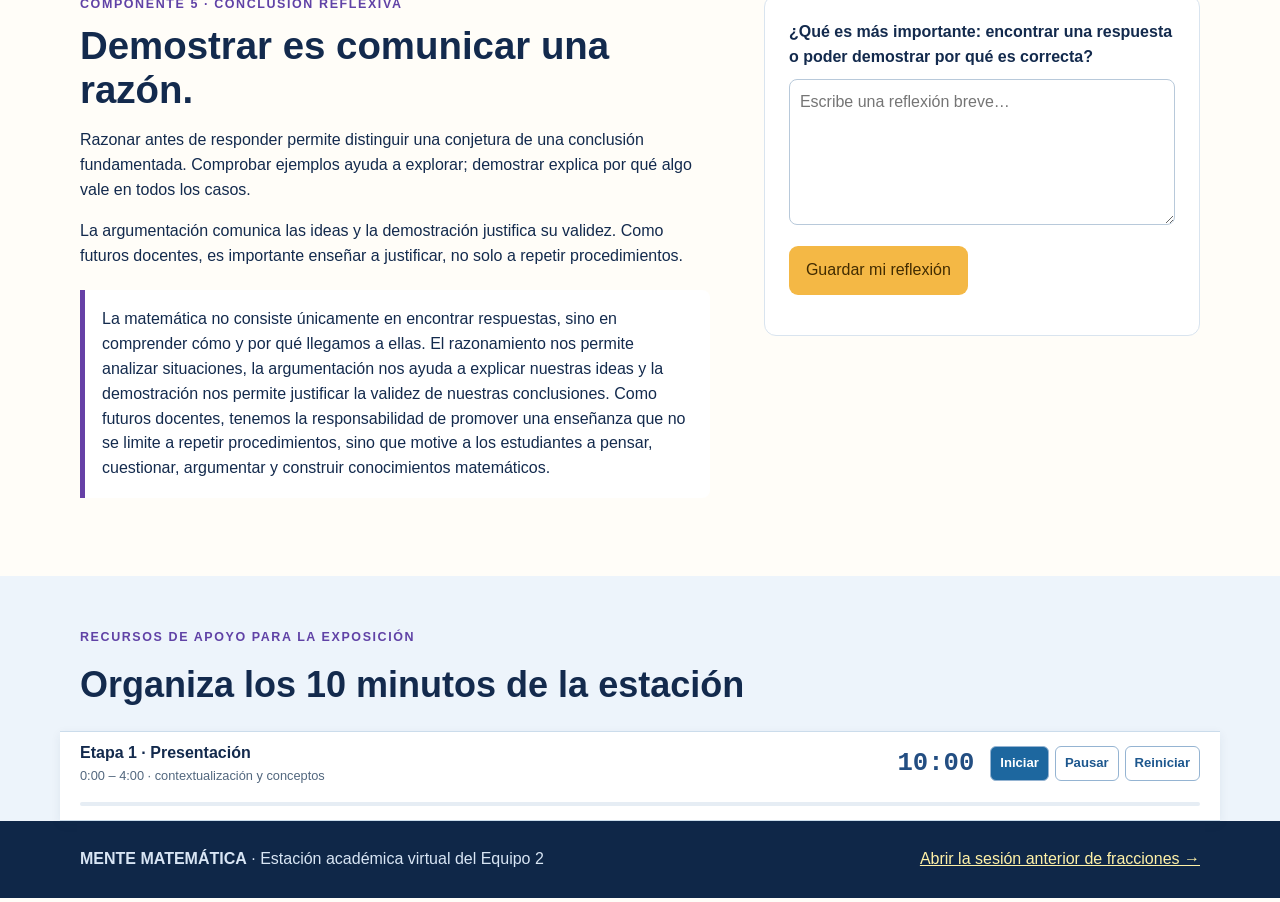
==== commit 431a36c1: "chore: actualizar caché del carrusel corregido" ====
--- a/index.html
+++ b/index.html
@@ -5,8 +5,8 @@
   <meta name="viewport" content="width=device-width, initial-scale=1.0">
   <meta name="description" content="Estación académica virtual Mente Matemática del Equipo 2.">
   <title>¡Mente Matemática! | Equipo 2</title>
-  <link rel="stylesheet" href="station.css?v=carousel-7">
-  <script src="station.js?v=carousel-7" defer></script>
+  <link rel="stylesheet" href="station.css?v=carousel-fixed-1">
+  <script src="station.js?v=carousel-fixed-1" defer></script>
 </head>
 <body>
 <a class="skip" href="#inicio">Saltar al contenido</a>
--- a/station.css
+++ b/station.css
@@ -7,4 +7,8 @@
 /* REORGANIZACIÓN FINAL · navegación académica y recursos de apoyo */
 .component-nav a{white-space:nowrap}.support-section{padding:52px 0 0;background:#edf4fb}.support-section> .container>h2{margin:0 0 18px;font-size:clamp(1.55rem,3vw,2.25rem)}.support-section .timer-bar{position:relative;top:auto;margin:0 -20px;border-top:1px solid #cbdceb}.support-section .timer-content{width:min(1120px,calc(100% - 40px))}.timeline-stage{position:relative}.session-icon{display:block;font-size:1.55rem;margin-bottom:6px}.session-example{padding-top:9px;border-top:1px dashed #d5deeb;font-size:.84rem!important;color:#55427c!important;font-weight:700}@media(max-width:1100px){.component-nav a{font-size:.74rem}}
 /* COMPONENTES 3 Y 4 · recorrido por sesiones y retos con vista docente */
-.integration-question{font-size:1.06rem;font-weight:700;color:#3e2e65}.session-navigator{display:flex;align-items:center;justify-content:center;gap:16px;margin:24px 0 10px}.session-navigator button,.session-dots button{border:1px solid #8fa9c5;background:#fff;color:#214f80;border-radius:7px;padding:8px 12px;font:inherit;font-weight:800;cursor:pointer}.session-navigator button:disabled{opacity:.45;cursor:not-allowed}.session-dots{display:flex;justify-content:center;gap:7px;margin-bottom:18px}.session-dots button{width:34px;height:34px;padding:0;border-radius:50%}.session-dots button[aria-selected="true"]{background:#6042a6;color:#fff;border-color:#6042a6}.session-slide{display:grid;grid-template-columns:1fr 1.15fr;gap:25px;align-items:center;background:#fff;padding:22px;border:1px solid #dacff0;border-radius:15px;min-height:330px}.session-media{min-height:260px;display:grid;place-items:center;background:linear-gradient(145deg,#e3eef9,#e9e1f8);border-radius:10px;overflow:hidden;color:#405875;text-align:center;font-weight:700}.session-media img{width:100%;height:100%;min-height:260px;object-fit:cover}.session-media.image-pending{border:2px dashed #9675c4;padding:20px}.session-media:not(.image-pending) span{display:none}.session-label{font-size:.8rem;font-weight:900;letter-spacing:1.5px;color:#6042a6}.session-slide h3{font-size:clamp(1.35rem,2.3vw,2rem);line-height:1.18}.session-slide h4{margin-bottom:4px}.team-connection{padding:12px;background:#e6f6f0;border-radius:8px}.pending-copy{padding:14px;background:#fff8df;border-radius:8px;color:#6d551c}.challenge-tools{display:flex;gap:12px;align-items:center}.teacher-access{border:1px solid #bc9d55;border-radius:8px;padding:9px 12px;background:#fff6d7;color:#5a4200;font:inherit;font-weight:900;cursor:pointer}.stage-progress{display:grid;grid-template-columns:repeat(4,1fr);gap:8px;margin:0 0 18px}.stage-status{padding:9px;border-radius:8px;text-align:center;font-size:.86rem;font-weight:800;background:#dce4ec;color:#586676}.stage-status.available{background:#e8e0ff;color:#56378e}.stage-status.completed{background:#d9f4e7;color:#17654b}.public-stage{margin-bottom:18px}.public-stage.completed{border-color:#38a872}.public-stage.unlocked .safe-led{background:#37d47d;box-shadow:0 0 13px #37d47d}.public-stage.unlocked .safe-dial{color:#8dffbe;border-color:#8dffbe}.choice-row{display:flex;gap:16px;flex-wrap:wrap;margin:12px 0}.choice-row label{font-weight:700}.challenge-complete{background:#d9f4e7;color:#135c42;border:2px solid #45af78;padding:17px;border-radius:10px;text-align:center;font-weight:900;font-size:1.1rem}.teacher-dialog{width:min(820px,calc(100% - 28px));max-height:min(760px,calc(100vh - 28px));padding:28px}.teacher-dialog::backdrop{background:#0d2345bd}.teacher-dialog label{display:block;font-weight:800;margin-top:15px}.password-row{display:flex;gap:8px;margin-top:6px}.password-row input{flex:1;padding:10px;border:1px solid #a9bed1;border-radius:7px;font:inherit}.password-row button,.modal-actions button,#teacher-logout-button{border:1px solid #7ca4c7;border-radius:7px;padding:9px 13px;background:#fff;color:#174d7d;font:inherit;font-weight:800;cursor:pointer}.modal-actions{display:flex;justify-content:end;gap:8px;margin-top:16px}.modal-actions button:last-child,#teacher-logout-button{background:#1769aa;color:#fff;border-color:#1769aa}.teacher-tabs{display:flex;gap:7px;flex-wrap:wrap;border-bottom:1px solid #d9e4ef;padding-bottom:12px;margin-bottom:17px}.teacher-tabs button{border:1px solid #b2c7da;background:#fff;border-radius:7px;padding:7px 11px;font:inherit;font-weight:800;cursor:pointer}.teacher-tabs button.active{background:#6042a6;color:#fff;border-color:#6042a6}.teacher-solution{background:#f5f9fd;padding:18px;border-radius:9px}.teacher-solution em{color:#17654b;font-weight:700}.teacher-panel #teacher-logout-button{display:block;margin:16px 0 0 auto}@media(max-width:760px){.session-slide{grid-template-columns:1fr;padding:15px}.session-media,.session-media img{min-height:190px}.challenge-tools{align-items:flex-start;flex-direction:column}.stage-progress{grid-template-columns:repeat(2,1fr)}.session-navigator{gap:8px}.session-navigator p{font-size:.86rem}.teacher-dialog{padding:20px}}+.integration-question{font-size:1.06rem;font-weight:700;color:#3e2e65}.session-navigator{display:flex;align-items:center;justify-content:center;gap:16px;margin:24px 0 10px}.session-navigator button,.session-dots button{border:1px solid #8fa9c5;background:#fff;color:#214f80;border-radius:7px;padding:8px 12px;font:inherit;font-weight:800;cursor:pointer}.session-navigator button:disabled{opacity:.45;cursor:not-allowed}.session-dots{display:flex;justify-content:center;gap:7px;margin-bottom:18px}.session-dots button{width:34px;height:34px;padding:0;border-radius:50%}.session-dots button[aria-selected="true"]{background:#6042a6;color:#fff;border-color:#6042a6}.session-slide{display:grid;grid-template-columns:1fr 1.15fr;gap:25px;align-items:center;background:#fff;padding:22px;border:1px solid #dacff0;border-radius:15px;min-height:330px}.session-media{min-height:260px;display:grid;place-items:center;background:linear-gradient(145deg,#e3eef9,#e9e1f8);border-radius:10px;overflow:hidden;color:#405875;text-align:center;font-weight:700}.session-media img{width:100%;height:100%;min-height:260px;object-fit:cover}.session-media.image-pending{border:2px dashed #9675c4;padding:20px}.session-media:not(.image-pending) span{display:none}.session-label{font-size:.8rem;font-weight:900;letter-spacing:1.5px;color:#6042a6}.session-slide h3{font-size:clamp(1.35rem,2.3vw,2rem);line-height:1.18}.session-slide h4{margin-bottom:4px}.team-connection{padding:12px;background:#e6f6f0;border-radius:8px}.pending-copy{padding:14px;background:#fff8df;border-radius:8px;color:#6d551c}.challenge-tools{display:flex;gap:12px;align-items:center}.teacher-access{border:1px solid #bc9d55;border-radius:8px;padding:9px 12px;background:#fff6d7;color:#5a4200;font:inherit;font-weight:900;cursor:pointer}.stage-progress{display:grid;grid-template-columns:repeat(4,1fr);gap:8px;margin:0 0 18px}.stage-status{padding:9px;border-radius:8px;text-align:center;font-size:.86rem;font-weight:800;background:#dce4ec;color:#586676}.stage-status.available{background:#e8e0ff;color:#56378e}.stage-status.completed{background:#d9f4e7;color:#17654b}.public-stage{margin-bottom:18px}.public-stage.completed{border-color:#38a872}.public-stage.unlocked .safe-led{background:#37d47d;box-shadow:0 0 13px #37d47d}.public-stage.unlocked .safe-dial{color:#8dffbe;border-color:#8dffbe}.choice-row{display:flex;gap:16px;flex-wrap:wrap;margin:12px 0}.choice-row label{font-weight:700}.challenge-complete{background:#d9f4e7;color:#135c42;border:2px solid #45af78;padding:17px;border-radius:10px;text-align:center;font-weight:900;font-size:1.1rem}.teacher-dialog{width:min(820px,calc(100% - 28px));max-height:min(760px,calc(100vh - 28px));padding:28px}.teacher-dialog::backdrop{background:#0d2345bd}.teacher-dialog label{display:block;font-weight:800;margin-top:15px}.password-row{display:flex;gap:8px;margin-top:6px}.password-row input{flex:1;padding:10px;border:1px solid #a9bed1;border-radius:7px;font:inherit}.password-row button,.modal-actions button,#teacher-logout-button{border:1px solid #7ca4c7;border-radius:7px;padding:9px 13px;background:#fff;color:#174d7d;font:inherit;font-weight:800;cursor:pointer}.modal-actions{display:flex;justify-content:end;gap:8px;margin-top:16px}.modal-actions button:last-child,#teacher-logout-button{background:#1769aa;color:#fff;border-color:#1769aa}.teacher-tabs{display:flex;gap:7px;flex-wrap:wrap;border-bottom:1px solid #d9e4ef;padding-bottom:12px;margin-bottom:17px}.teacher-tabs button{border:1px solid #b2c7da;background:#fff;border-radius:7px;padding:7px 11px;font:inherit;font-weight:800;cursor:pointer}.teacher-tabs button.active{background:#6042a6;color:#fff;border-color:#6042a6}.teacher-solution{background:#f5f9fd;padding:18px;border-radius:9px}.teacher-solution em{color:#17654b;font-weight:700}.teacher-panel #teacher-logout-button{display:block;margin:16px 0 0 auto}@media(max-width:760px){.session-slide{grid-template-columns:1fr;padding:15px}.session-media,.session-media img{min-height:190px}.challenge-tools{align-items:flex-start;flex-direction:column}.stage-progress{grid-template-columns:repeat(2,1fr)}.session-navigator{gap:8px}.session-navigator p{font-size:.86rem}.teacher-dialog{padding:20px}}
+/* COMPONENTE 3 · contenido uniforme en cada diapositiva del carrusel */
+.session-slide{min-height:420px}.session-slide>div:last-child{display:grid;gap:11px}.session-slide h3{margin:0}.session-slide h4{margin:0 0 4px;font-size:.93rem;color:#274d78}.session-content-block,.session-example{padding:12px 14px;border-radius:8px;background:#f4f8fc}.team-connection{margin:0}.team-connection h4{margin:0 0 4px}.team-connection p,.session-example p,.session-content-block p{margin:0}.session-example{border-top:0!important;color:inherit!important;font-weight:inherit!important}.session-media{align-self:stretch}@media(max-width:760px){.session-slide{min-height:0}.session-slide>div:last-child{gap:9px}}
+/* REPARACIÓN DEFINITIVA DEL CARRUSEL · una sola diapositiva visible */
+.session-carousel{width:100%}.session-slide[hidden],.session-slide:not(.active){display:none!important}.session-slide.active{display:grid!important;grid-template-columns:42% minmax(0,58%);align-items:stretch;min-height:440px}.session-media{min-height:0!important;aspect-ratio:16/9;background:#edf2f7}.session-media img{width:100%;height:100%;min-height:0!important;object-fit:contain!important;object-position:center;background:#edf2f7}.session-dots button.active{background:#6042a6;color:#fff;border-color:#6042a6}@media(max-width:760px){.session-slide.active{grid-template-columns:1fr;min-height:0}.session-media{width:100%;aspect-ratio:16/9}.session-media img{width:100%;height:100%;object-fit:contain!important}}
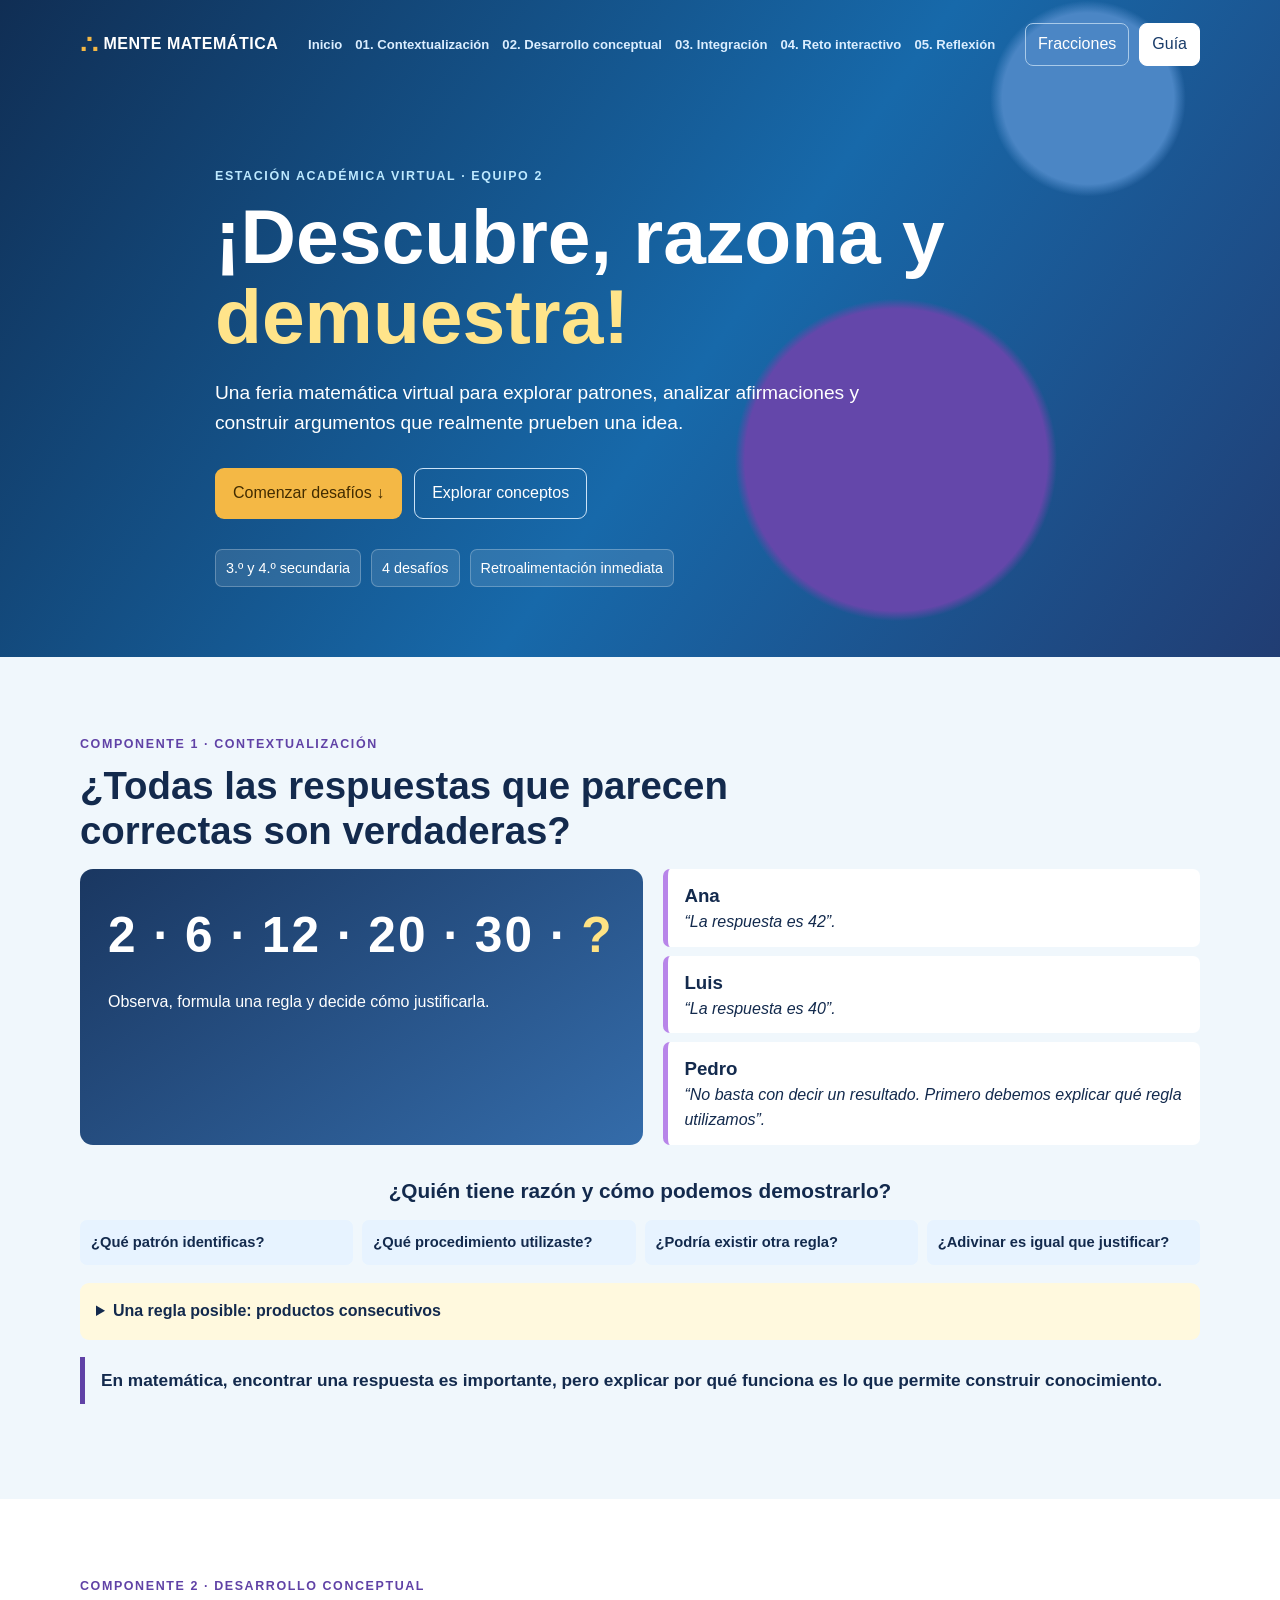
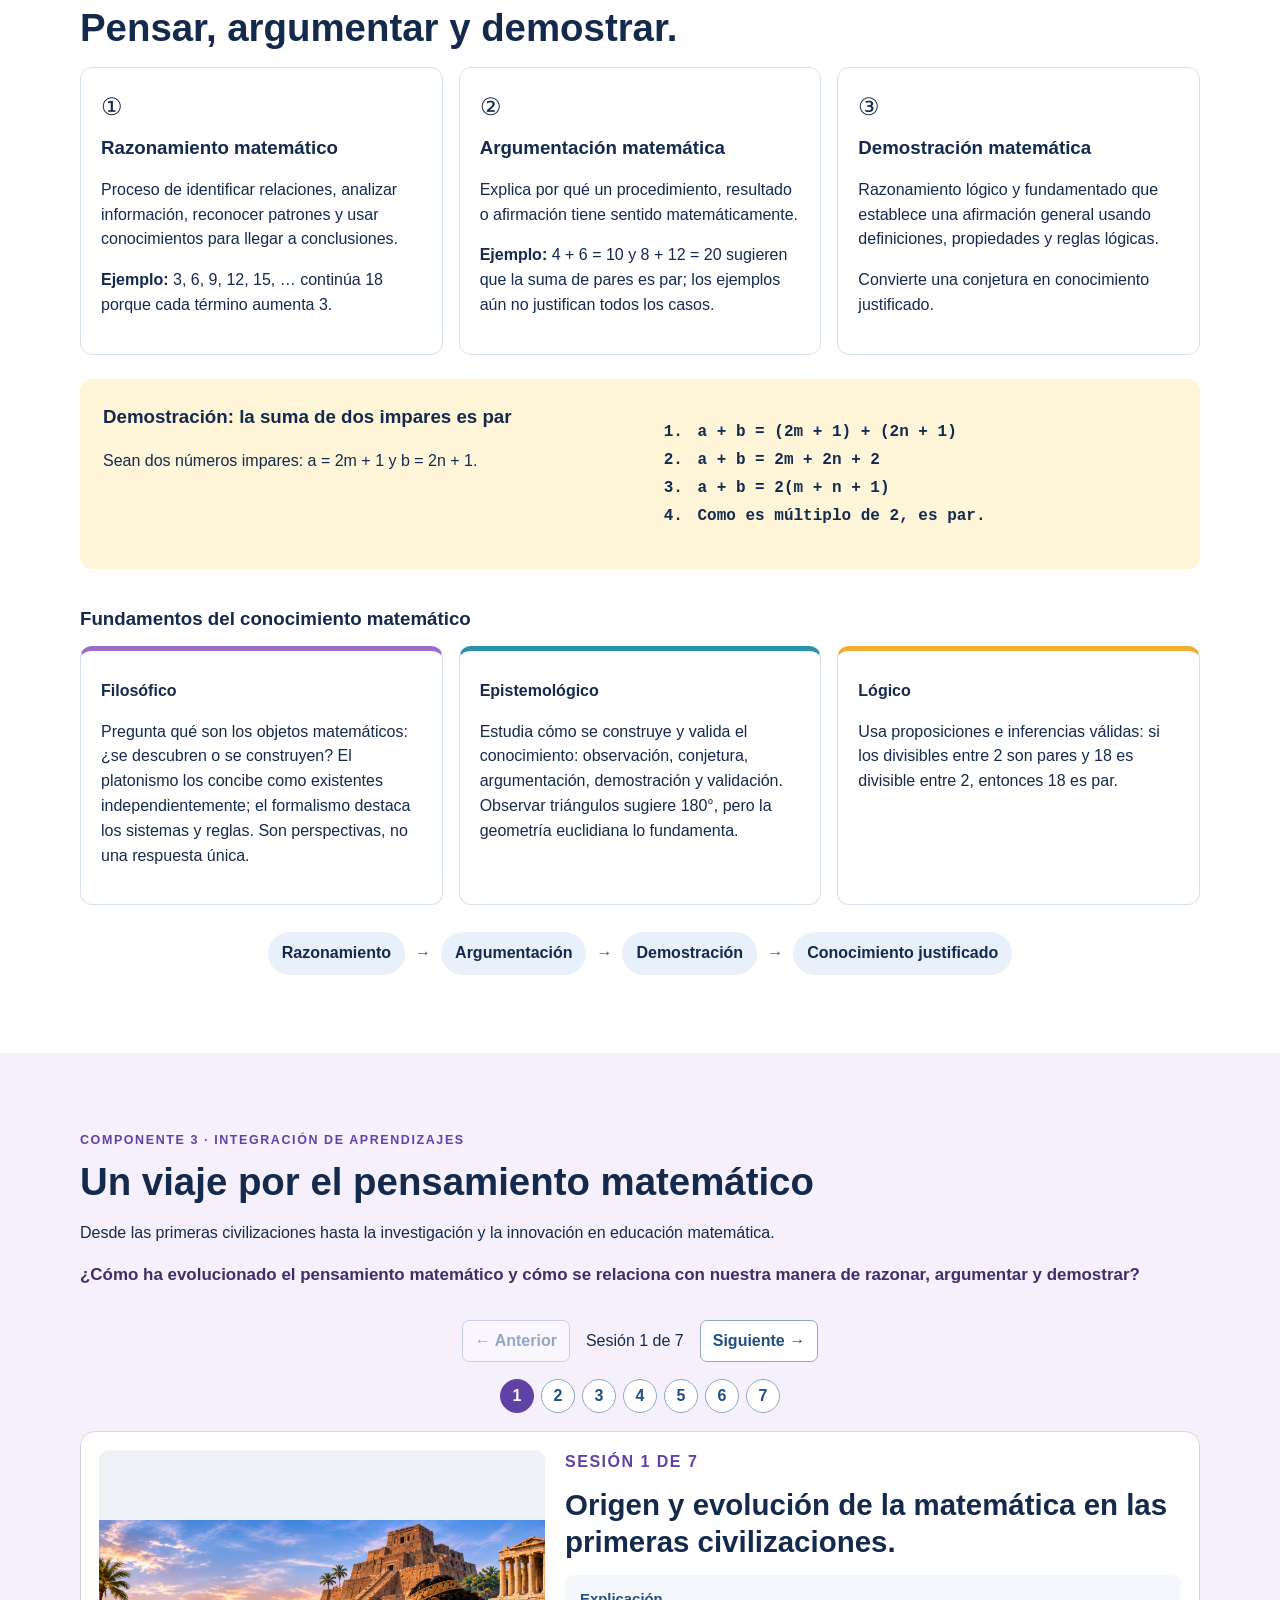
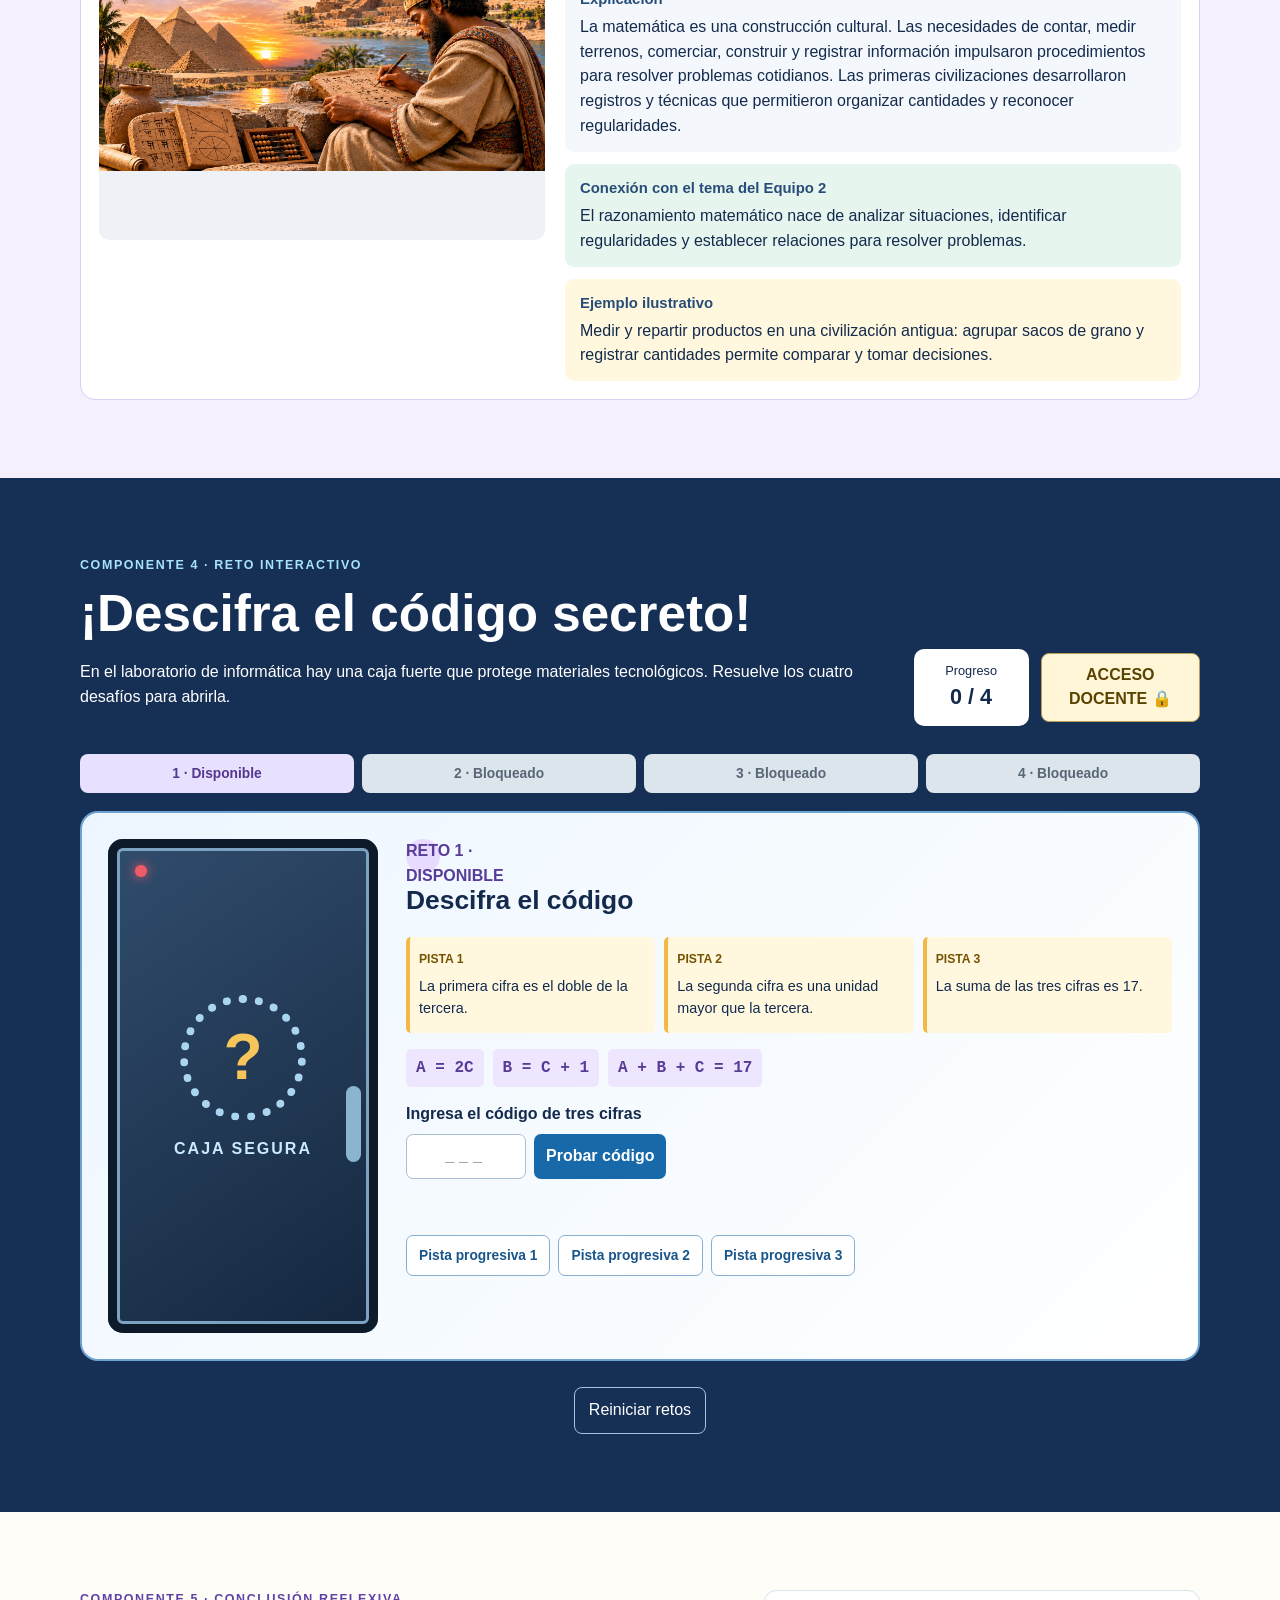
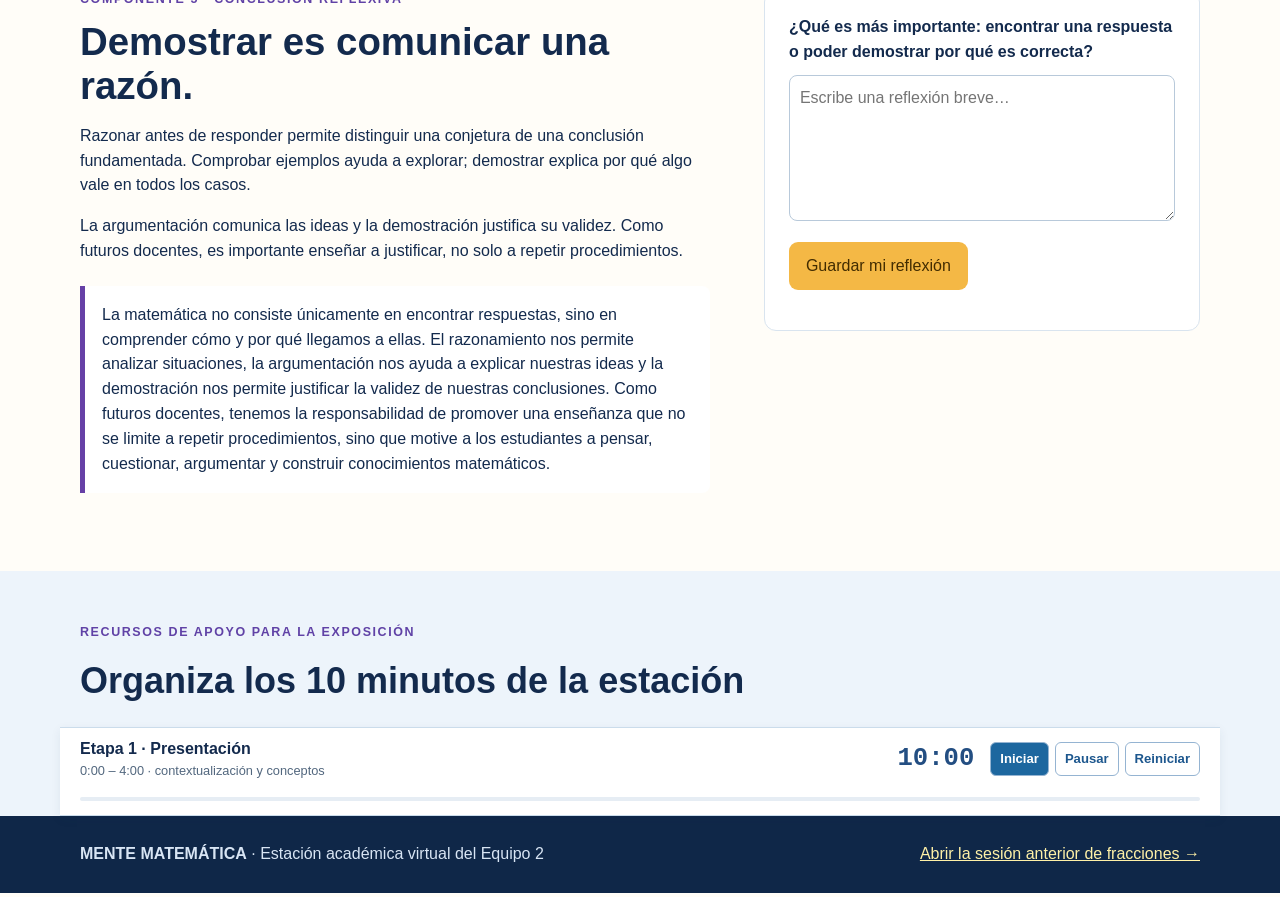
==== commit 2b429528: "Update index.html" ====
--- a/index.html
+++ b/index.html
@@ -5,7 +5,7 @@
   <meta name="viewport" content="width=device-width, initial-scale=1.0">
   <meta name="description" content="Estación académica virtual Mente Matemática del Equipo 2.">
   <title>¡Mente Matemática! | Equipo 2</title>
-  <link rel="stylesheet" href="station.css?v=carousel-fixed-1">
+  <link rel="stylesheet" href="station.css?v=images-layout-1">
   <script src="station.js?v=carousel-fixed-1" defer></script>
 </head>
 <body>
@@ -34,14 +34,94 @@
 
   
 
-  <section class="section integration-section" id="integracion"><div class="container"><p class="section-kicker">COMPONENTE 3 · INTEGRACIÓN DE APRENDIZAJES</p><h2>Un viaje por el pensamiento matemático</h2><p class="section-lead">Desde las primeras civilizaciones hasta la investigación y la innovación en educación matemática.</p><p class="integration-question">¿Cómo ha evolucionado el pensamiento matemático y cómo se relaciona con nuestra manera de razonar, argumentar y demostrar?</p><div class="session-navigator" aria-label="Navegación del carrusel"><button id="session-prev" type="button">← Anterior</button><p id="session-counter" aria-live="polite">Sesión 1 de 7</p><button id="session-next" type="button">Siguiente →</button></div><div class="session-dots" role="tablist" aria-label="Seleccionar sesión"><button role="tab" data-session-target="1" aria-selected="true" aria-label="Ir a sesión 1">1</button><button role="tab" data-session-target="2" aria-selected="false" aria-label="Ir a sesión 2">2</button><button role="tab" data-session-target="3" aria-selected="false" aria-label="Ir a sesión 3">3</button><button role="tab" data-session-target="4" aria-selected="false" aria-label="Ir a sesión 4">4</button><button role="tab" data-session-target="5" aria-selected="false" aria-label="Ir a sesión 5">5</button><button role="tab" data-session-target="6" aria-selected="false" aria-label="Ir a sesión 6">6</button><button role="tab" data-session-target="7" aria-selected="false" aria-label="Ir a sesión 7">7</button></div><div class="session-carousel"><article class="session-slide active" data-session="1"><div class="session-media"><img src="assets/images/sesion-01-civilizaciones.png" alt="Primeras civilizaciones, pirámides y herramientas matemáticas antiguas"><span>Imagen 1 · Primeras civilizaciones, pirámides y herramientas matemáticas antiguas</span></div><div><p class="session-label">SESIÓN 1 DE 7</p><h3>Origen y evolución de la matemática en las primeras civilizaciones.</h3><div class="session-content-block"><h4>Explicación</h4><p>La matemática es una construcción cultural. Las necesidades de contar, medir terrenos, comerciar, construir y registrar información impulsaron procedimientos para resolver problemas cotidianos. Las primeras civilizaciones desarrollaron registros y técnicas que permitieron organizar cantidades y reconocer regularidades.</p></div><div class="team-connection"><h4>Conexión con el tema del Equipo 2</h4><p>El razonamiento matemático nace de analizar situaciones, identificar regularidades y establecer relaciones para resolver problemas.</p></div><div class="session-example"><h4>Ejemplo ilustrativo</h4><p>Medir y repartir productos en una civilización antigua: agrupar sacos de grano y registrar cantidades permite comparar y tomar decisiones.</p></div></div></article><article class="session-slide" data-session="2" hidden><div class="session-media"><img src="assets/images/sesion-02-grecia-islam-renacimiento.png" alt="Grecia, mundo islámico y Renacimiento"><span>Imagen 2 · Grecia, mundo islámico y Renacimiento</span></div><div><p class="session-label">SESIÓN 2 DE 7</p><h3>Grecia, mundo islámico, Renacimiento y matemáticos representativos.</h3><div class="session-content-block"><h4>Explicación</h4><p>El pensamiento matemático evolucionó con aportes de distintas culturas. Grecia desarrolló la geometría y el razonamiento deductivo; el mundo islámico impulsó el álgebra y transmitió conocimientos; el Renacimiento fortaleció los vínculos entre matemática, ciencia e investigación. Matemáticos representativos ampliaron las formas de describir y resolver problemas.</p></div><div class="team-connection"><h4>Conexión con el tema del Equipo 2</h4><p>Esta evolución fortaleció la argumentación lógica, la formulación de propiedades y la demostración matemática.</p></div><div class="session-example"><h4>Ejemplo ilustrativo</h4><p>Una demostración geométrica inspirada en la tradición griega: usar propiedades de una figura para justificar una conclusión, no solo observarla.</p></div></div></article><article class="session-slide" data-session="3" hidden><div class="session-media"><img src="assets/images/sesion-03-filosofia.png" alt="Filósofos y pensadores relacionados con la matemática"><span>Imagen 3 · Filósofos y pensadores relacionados con la matemática</span></div><div><p class="session-label">SESIÓN 3 DE 7</p><h3>Fundamentos filosóficos y epistemológicos de la matemática.</h3><div class="session-content-block"><h4>Explicación</h4><p>La filosofía de la matemática pregunta por la naturaleza del conocimiento matemático; la epistemología estudia cómo se construye y valida. Las conjeturas, los argumentos y las demostraciones permiten pasar de una observación inicial a una afirmación justificada, reconociendo distintas perspectivas sobre el conocimiento.</p></div><div class="team-connection"><h4>Conexión con el tema del Equipo 2</h4><p>La demostración justifica el conocimiento; la reflexión filosófica y epistemológica permite comprender sus fundamentos y su validez.</p></div><div class="session-example"><h4>Ejemplo ilustrativo</h4><p>Plantear una conjetura, contrastarla con algunos casos y explicar por qué todavía se necesita una justificación general.</p></div></div></article><article class="session-slide" data-session="4" hidden><div class="session-media"><img src="assets/images/sesion-04-ciencia-lenguaje.png" alt="Matemática como ciencia y lenguaje universal"><span>Imagen 4 · Matemática como ciencia y lenguaje universal</span></div><div><p class="session-label">SESIÓN 4 DE 7</p><h3>La matemática como ciencia y lenguaje universal.</h3><div class="session-content-block"><h4>Explicación</h4><p>Como ciencia formal, la matemática utiliza símbolos, estructuras y procedimientos para representar relaciones y fenómenos. Su lenguaje permite comunicar ideas con precisión y aplicar modelos en diversos campos científicos.</p></div><div class="team-connection"><h4>Conexión con el tema del Equipo 2</h4><p>La argumentación comunica razonamientos rigurosos mediante expresiones matemáticas y la demostración establece la validez de las afirmaciones.</p></div><div class="session-example"><h4>Ejemplo ilustrativo</h4><p>Representar una situación cotidiana con una ecuación y explicar qué representa cada símbolo antes de operar.</p></div></div></article><article class="session-slide" data-session="5" hidden><div class="session-media"><img src="assets/images/sesion-05-tecnologia.png" alt="Informática, inteligencia artificial, programación y robótica"><span>Imagen 5 · Informática, inteligencia artificial, programación y robótica</span></div><div><p class="session-label">SESIÓN 5 DE 7</p><h3>Matemática, informática y desarrollo tecnológico.</h3><div class="session-content-block"><h4>Explicación</h4><p>La informática se apoya en la lógica, los algoritmos y las estructuras matemáticas. La programación, la inteligencia artificial y el análisis de datos requieren representar información, establecer condiciones y diseñar procedimientos verificables.</p></div><div class="team-connection"><h4>Conexión con el tema del Equipo 2</h4><p>Resolver algoritmos exige analizar condiciones, establecer relaciones y justificar cada procedimiento.</p></div><div class="session-example"><h4>Ejemplo ilustrativo</h4><p>Programar una condición que determine si un número es par o impar mediante su divisibilidad entre dos.</p></div></div></article><article class="session-slide" data-session="6" hidden><div class="session-media"><img src="assets/images/sesion-06-educacion-digital.png" alt="Docente y estudiantes utilizando recursos digitales para aprender matemática"><span>Imagen 6 · Docente y estudiantes utilizando recursos digitales para aprender matemática</span></div><div><p class="session-label">SESIÓN 6 DE 7</p><h3>La matemática en la educación y la sociedad digital.</h3><div class="session-content-block"><h4>Explicación</h4><p>La matemática forma parte de la educación crítica en una sociedad digital. Las herramientas tecnológicas permiten representar conceptos, explorar situaciones y participar activamente, pero requieren explicar los procedimientos y evaluar los resultados.</p></div><div class="team-connection"><h4>Conexión con el tema del Equipo 2</h4><p>Un docente puede usar herramientas digitales para explorar patrones, promoviendo que el estudiante explique y justifique la regla identificada.</p></div><div class="session-example"><h4>Ejemplo ilustrativo</h4><p>Utilizar un simulador digital para explorar una secuencia y comunicar la regularidad matemática encontrada.</p></div></div></article><article class="session-slide" data-session="7" hidden><div class="session-media"><img src="assets/images/sesion-07-innovacion.png" alt="Investigación, colaboración e innovación educativa"><span>Imagen 7 · Investigación, colaboración e innovación educativa</span></div><div><p class="session-label">SESIÓN 7 DE 7</p><h3>Investigación e innovación en educación matemática.</h3><div class="session-content-block"><h4>Explicación</h4><p>La investigación estudia procesos de enseñanza y aprendizaje, identifica dificultades y orienta estrategias didácticas innovadoras. Los recursos tecnológicos y retos matemáticos deben fundamentarse en principios matemáticos y pedagógicos para mejorar la comprensión.</p></div><div class="team-connection"><h4>Conexión con el tema del Equipo 2</h4><p>Los retos interactivos pueden desarrollar pensamiento crítico, argumentación y comprensión matemática cuando exigen justificar respuestas.</p></div><div class="session-example"><h4>Ejemplo ilustrativo</h4><p>Diseñar y evaluar un reto matemático interactivo para fortalecer el razonamiento y la argumentación de estudiantes de secundaria.</p></div></div></article></div></div></section>
+  <section class="section integration-section" id="integracion"><div class="container"><p class="section-kicker">COMPONENTE 3 · INTEGRACIÓN DE APRENDIZAJES</p><h2>Un viaje por el pensamiento matemático</h2><p class="section-lead">Desde las primeras civilizaciones hasta la investigación y la innovación en educación matemática.</p><p class="integration-question">¿Cómo ha evolucionado el pensamiento matemático y cómo se relaciona con nuestra manera de razonar, argumentar y demostrar?</p><div class="session-navigator" aria-label="Navegación del carrusel"><button id="session-prev" type="button">← Anterior</button><p id="session-counter" aria-live="polite">Sesión 1 de 7</p><button id="session-next" type="button">Siguiente →</button></div><div class="session-dots" role="tablist" aria-label="Seleccionar sesión"><button role="tab" data-session-target="1" aria-selected="true" aria-label="Ir a sesión 1">1</button><button role="tab" data-session-target="2" aria-selected="false" aria-label="Ir a sesión 2">2</button><button role="tab" data-session-target="3" aria-selected="false" aria-label="Ir a sesión 3">3</button><button role="tab" data-session-target="4" aria-selected="false" aria-label="Ir a sesión 4">4</button><button role="tab" data-session-target="5" aria-selected="false" aria-label="Ir a sesión 5">5</button><button role="tab" data-session-target="6" aria-selected="false" aria-label="Ir a sesión 6">6</button><button role="tab" data-session-target="7" aria-selected="false" aria-label="Ir a sesión 7">7</button></div><div class="session-carousel"><article class="session-slide active" data-session="1"><div class="session-media session-image"><img src="assets/images/sesion-01-civilizaciones.png" alt="Primeras civilizaciones, pirámides y herramientas matemáticas antiguas"><span>Imagen 1 · Primeras civilizaciones, pirámides y herramientas matemáticas antiguas</span></div><div class="session-content"><p class="session-label">SESIÓN 1 DE 7</p><h3>Origen y evolución de la matemática en las primeras civilizaciones.</h3><div class="session-content-block"><h4>Explicación</h4><p>La matemática es una construcción cultural. Las necesidades de contar, medir terrenos, comerciar, construir y registrar información impulsaron procedimientos para resolver problemas cotidianos. Las primeras civilizaciones desarrollaron registros y técnicas que permitieron organizar cantidades y reconocer regularidades.</p></div><div class="team-connection"><h4>Conexión con el tema del Equipo 2</h4><p>El razonamiento matemático nace de analizar situaciones, identificar regularidades y establecer relaciones para resolver problemas.</p></div><div class="session-example"><h4>Ejemplo ilustrativo</h4><p>Medir y repartir productos en una civilización antigua: agrupar sacos de grano y registrar cantidades permite comparar y tomar decisiones.</p></div></div></article><article class="session-slide" data-session="2" hidden><div class="session-media session-image"><img src="assets/images/sesion-02-grecia-islam-renacimiento.png" alt="Grecia, mundo islámico y Renacimiento"><span>Imagen 2 · Grecia, mundo islámico y Renacimiento</span></div><div class="session-content"><p class="session-label">SESIÓN 2 DE 7</p><h3>Grecia, mundo islámico, Renacimiento y matemáticos representativos.</h3><div class="session-content-block"><h4>Explicación</h4><p>El pensamiento matemático evolucionó con aportes de distintas culturas. Grecia desarrolló la geometría y el razonamiento deductivo; el mundo islámico impulsó el álgebra y transmitió conocimientos; el Renacimiento fortaleció los vínculos entre matemática, ciencia e investigación. Matemáticos representativos ampliaron las formas de describir y resolver problemas.</p></div><div class="team-connection"><h4>Conexión con el tema del Equipo 2</h4><p>Esta evolución fortaleció la argumentación lógica, la formulación de propiedades y la demostración matemática.</p></div><div class="session-example"><h4>Ejemplo ilustrativo</h4><p>Una demostración geométrica inspirada en la tradición griega: usar propiedades de una figura para justificar una conclusión, no solo observarla.</p></div></div></article><article class="session-slide" data-session="3" hidden><div class="session-media session-image"><img src="assets/images/sesion-03-filosofia.png" alt="Filósofos y pensadores relacionados con la matemática"><span>Imagen 3 · Filósofos y pensadores relacionados con la matemática</span></div><div class="session-content"><p class="session-label">SESIÓN 3 DE 7</p><h3>Fundamentos filosóficos y epistemológicos de la matemática.</h3><div class="session-content-block"><h4>Explicación</h4><p>La filosofía de la matemática pregunta por la naturaleza del conocimiento matemático; la epistemología estudia cómo se construye y valida. Las conjeturas, los argumentos y las demostraciones permiten pasar de una observación inicial a una afirmación justificada, reconociendo distintas perspectivas sobre el conocimiento.</p></div><div class="team-connection"><h4>Conexión con el tema del Equipo 2</h4><p>La demostración justifica el conocimiento; la reflexión filosófica y epistemológica permite comprender sus fundamentos y su validez.</p></div><div class="session-example"><h4>Ejemplo ilustrativo</h4><p>Plantear una conjetura, contrastarla con algunos casos y explicar por qué todavía se necesita una justificación general.</p></div></div></article><article class="session-slide" data-session="4" hidden><div class="session-media session-image"><img src="assets/images/sesion-04-ciencia-lenguaje.png" alt="Matemática como ciencia y lenguaje universal"><span>Imagen 4 · Matemática como ciencia y lenguaje universal</span></div><div class="session-content"><p class="session-label">SESIÓN 4 DE 7</p><h3>La matemática como ciencia y lenguaje universal.</h3><div class="session-content-block"><h4>Explicación</h4><p>Como ciencia formal, la matemática utiliza símbolos, estructuras y procedimientos para representar relaciones y fenómenos. Su lenguaje permite comunicar ideas con precisión y aplicar modelos en diversos campos científicos.</p></div><div class="team-connection"><h4>Conexión con el tema del Equipo 2</h4><p>La argumentación comunica razonamientos rigurosos mediante expresiones matemáticas y la demostración establece la validez de las afirmaciones.</p></div><div class="session-example"><h4>Ejemplo ilustrativo</h4><p>Representar una situación cotidiana con una ecuación y explicar qué representa cada símbolo antes de operar.</p></div></div></article><article class="session-slide" data-session="5" hidden><div class="session-media session-image"><img src="assets/images/sesion-05-tecnologia.png" alt="Informática, inteligencia artificial, programación y robótica"><span>Imagen 5 · Informática, inteligencia artificial, programación y robótica</span></div><div class="session-content"><p class="session-label">SESIÓN 5 DE 7</p><h3>Matemática, informática y desarrollo tecnológico.</h3><div class="session-content-block"><h4>Explicación</h4><p>La informática se apoya en la lógica, los algoritmos y las estructuras matemáticas. La programación, la inteligencia artificial y el análisis de datos requieren representar información, establecer condiciones y diseñar procedimientos verificables.</p></div><div class="team-connection"><h4>Conexión con el tema del Equipo 2</h4><p>Resolver algoritmos exige analizar condiciones, establecer relaciones y justificar cada procedimiento.</p></div><div class="session-example"><h4>Ejemplo ilustrativo</h4><p>Programar una condición que determine si un número es par o impar mediante su divisibilidad entre dos.</p></div></div></article><article class="session-slide" data-session="6" hidden><div class="session-media session-image"><img src="assets/images/sesion-06-educacion-digital.png" alt="Docente y estudiantes utilizando recursos digitales para aprender matemática"><span>Imagen 6 · Docente y estudiantes utilizando recursos digitales para aprender matemática</span></div><div class="session-content"><p class="session-label">SESIÓN 6 DE 7</p><h3>La matemática en la educación y la sociedad digital.</h3><div class="session-content-block"><h4>Explicación</h4><p>La matemática forma parte de la educación crítica en una sociedad digital. Las herramientas tecnológicas permiten representar conceptos, explorar situaciones y participar activamente, pero requieren explicar los procedimientos y evaluar los resultados.</p></div><div class="team-connection"><h4>Conexión con el tema del Equipo 2</h4><p>Un docente puede usar herramientas digitales para explorar patrones, promoviendo que el estudiante explique y justifique la regla identificada.</p></div><div class="session-example"><h4>Ejemplo ilustrativo</h4><p>Utilizar un simulador digital para explorar una secuencia y comunicar la regularidad matemática encontrada.</p></div></div></article><article class="session-slide" data-session="7" hidden><div class="session-media session-image"><img src="assets/images/sesion-07-innovacion.png" alt="Investigación, colaboración e innovación educativa"><span>Imagen 7 · Investigación, colaboración e innovación educativa</span></div><div class="session-content"><p class="session-label">SESIÓN 7 DE 7</p><h3>Investigación e innovación en educación matemática.</h3><div class="session-content-block"><h4>Explicación</h4><p>La investigación estudia procesos de enseñanza y aprendizaje, identifica dificultades y orienta estrategias didácticas innovadoras. Los recursos tecnológicos y retos matemáticos deben fundamentarse en principios matemáticos y pedagógicos para mejorar la comprensión.</p></div><div class="team-connection"><h4>Conexión con el tema del Equipo 2</h4><p>Los retos interactivos pueden desarrollar pensamiento crítico, argumentación y comprensión matemática cuando exigen justificar respuestas.</p></div><div class="session-example"><h4>Ejemplo ilustrativo</h4><p>Diseñar y evaluar un reto matemático interactivo para fortalecer el razonamiento y la argumentación de estudiantes de secundaria.</p></div></div></article></div></div></section>
 
   <section class="section challenge-section escape-room" id="desafios"><div class="container"><div class="challenge-heading"><div><p class="section-kicker">COMPONENTE 4 · RETO INTERACTIVO</p><h2>¡Descifra el código secreto!</h2><p>En el laboratorio de informática hay una caja fuerte que protege materiales tecnológicos. Resuelve los cuatro desafíos para abrirla.</p></div><div class="challenge-tools"><div class="score" aria-live="polite"><span>Progreso</span><strong id="score">0 / 4</strong></div><button class="teacher-access" id="open-teacher-access" type="button">ACCESO DOCENTE 🔒</button></div></div>
 <div class="stage-progress" aria-label="Progreso de cuatro retos"><span class="stage-status available" data-stage-status="1">1 · Disponible</span><span class="stage-status" data-stage-status="2">2 · Bloqueado</span><span class="stage-status" data-stage-status="3">3 · Bloqueado</span><span class="stage-status" data-stage-status="4">4 · Bloqueado</span></div>
 <article class="public-stage safe-challenge" data-stage="1"><div class="safe-visual" aria-hidden="true"><div class="safe-dial">?</div><span class="safe-handle"></span><span class="safe-led"></span><p>CAJA SEGURA</p></div><div class="safe-content"><span class="challenge-number">RETO 1 · DISPONIBLE</span><h3>Descifra el código</h3><div class="clue-grid"><article><b>PISTA 1</b><p>La primera cifra es el doble de la tercera.</p></article><article><b>PISTA 2</b><p>La segunda cifra es una unidad mayor que la tercera.</p></article><article><b>PISTA 3</b><p>La suma de las tres cifras es 17.</p></article></div><div class="relations"><span>A = 2C</span><span>B = C + 1</span><span>A + B + C = 17</span></div><label for="secret-code">Ingresa el código de tres cifras</label><div class="code-row"><input id="secret-code" inputmode="numeric" maxlength="3" pattern="[0-9]{3}" placeholder="___"><button id="check-code" type="button">Probar código</button></div><p id="code-feedback" class="feedback" aria-live="polite"></p><div class="hint-row"><button class="hint-button" data-hint="1" type="button">Pista progresiva 1</button><button class="hint-button" data-hint="2" type="button">Pista progresiva 2</button><button class="hint-button" data-hint="3" type="button">Pista progresiva 3</button></div><p id="hint-feedback" class="hint-feedback" aria-live="polite"></p></div></article>
 <article class="public-stage challenge-card locked" data-stage="2" hidden><span class="challenge-number">RETO 2 · BLOQUEADO</span><h3>Descubre el patrón</h3><p>2, 6, 12, 20, 30, ?</p><label for="pattern-answer">¿Cuál es el siguiente término?</label><div class="answer-row"><input id="pattern-answer" inputmode="numeric" placeholder="Número"><button id="check-pattern" type="button">Comprobar</button></div><label for="pattern-reason">¿Qué regla utilizaste?</label><textarea id="pattern-reason" rows="2" maxlength="350" placeholder="Explica tu regla…"></textarea><p id="pattern-feedback" class="feedback" aria-live="polite"></p></article>
-<article class="public-stage challenge-card locked" data-stage="3" hidden><span class="challenge-number">RETO 3 · BLOQUEADO</span><h3>¿Siempre es verdadero?</h3><p>“La suma de dos números impares siempre es par”.</p><div class="choice-row"><label><input type="radio" name="odd-answer" value="verdadero"> Verdadero</label><label><input type="radio" name="odd-answer" value="falso"> Falso</label></div><label for="odd-proof">Justifica tu elección</label><textarea id="odd-proof" rows="3" maxlength="500" placeholder="Usa ejemplos o una expresión general…"></textarea><button id="check-odd" type="button">Revisar respuesta</button><p id="odd-feedback" class="feedback" aria-live="polite"></p></article>
-<article class="public-stage challenge-card locked" data-stage="4" hidden><span class="challenge-number">RETO 4 · BLOQUEADO</span><h3>Encuentra el error</h3><p>“Si una propiedad se cumple en cinco ejemplos, entonces es verdadera para todos los números”.</p><div class="choice-row"><label><input type="radio" name="error-answer" value="no"> No es correcto</label><label><input type="radio" name="error-answer" value="si"> Sí es correcto</label></div><label for="counterexample">Explica el error o propone un contraejemplo</label><textarea id="counterexample" rows="3" maxlength="500" placeholder="Escribe tu argumento…"></textarea><button id="check-counterexample" type="button">Finalizar reto</button><p id="counterexample-feedback" class="feedback" aria-live="polite"></p></article>
+
+<article class="public-stage challenge-card locked" data-stage="3" hidden>
+  <span class="challenge-number">RETO 3 · BLOQUEADO</span>
+  <h3>🕵️ ¡El desafío del detective matemático!</h3>
+
+  <p>Descubre quién resolvió correctamente esta operación:</p>
+
+  <div class="math-operation">
+    <strong>8 + 4 × 2 = ?</strong>
+  </div>
+
+  <div class="detective-options">
+    <label>
+      <input type="radio" name="operation-answer" value="24">
+      Ana: 24
+    </label>
+    <label>
+      <input type="radio" name="operation-answer" value="16">
+      Luis: 16
+    </label>
+    <label>
+      <input type="radio" name="operation-answer" value="20">
+      Pedro: 20
+    </label>
+  </div>
+
+  <p><strong>¿Qué propiedad permite resolverla correctamente?</strong></p>
+
+  <div class="choice-row">
+    <label>
+      <input type="radio" name="operation-reason" value="multiplicacion">
+      Primero se multiplica y luego se suma.
+    </label>
+    <label>
+      <input type="radio" name="operation-reason" value="izquierda">
+      Siempre se resuelve de izquierda a derecha.
+    </label>
+  </div>
+
+  <button id="check-operation" type="button">Comprobar respuesta</button>
+
+  <p id="operation-feedback" class="feedback" aria-live="polite"></p>
+</article>
+
+
+<article class="public-stage challenge-card locked" data-stage="4" hidden>
+  <span class="challenge-number">RETO 4 · BLOQUEADO</span>
+  <h3>🧩 ¡Construye la demostración!</h3>
+
+  <p>
+    La suma de tres números consecutivos siempre es divisible entre 3.
+  </p>
+
+  <div class="math-operation">
+    <strong>5 + 6 + 7 = 18</strong>
+    <p>¿Este ejemplo demuestra que siempre se cumple?</p>
+  </div>
+
+  <p><strong>Selecciona la expresión que permite demostrarlo para cualquier número:</strong></p>
+
+  <div class="proof-options">
+    <label>
+      <input type="radio" name="consecutive-proof" value="correcto">
+      n + (n + 1) + (n + 2) = 3(n + 1)
+    </label>
+
+    <label>
+      <input type="radio" name="consecutive-proof" value="incorrecto1">
+      n + (n + 1) + (n + 2) = 3n
+    </label>
+
+    <label>
+      <input type="radio" name="consecutive-proof" value="incorrecto2">
+      n + (n + 1) + (n + 2) = n + 3
+    </label>
+  </div>
+
+  <button id="check-consecutive" type="button">Verificar demostración</button>
+
+  <p id="consecutive-feedback" class="feedback" aria-live="polite"></p>
+</article>
+
 <p id="challenge-complete" class="challenge-complete" hidden aria-live="polite">¡FELICITACIONES! HAS COMPLETADO LOS CUATRO RETOS MATEMÁTICOS.</p><button class="reset-button" id="reset-challenges" type="button">Reiniciar retos</button></div></section>
 <dialog id="teacher-access-dialog" class="teacher-dialog" aria-labelledby="teacher-access-title"><button class="close-dialog" id="close-teacher-access" type="button" aria-label="Cerrar">×</button><p class="section-kicker">ACCESO DOCENTE</p><h2 id="teacher-access-title">Panel de acceso docente</h2><p>Este acceso organiza la consulta durante la exposición. En una página estática no protege las respuestas de forma criptográfica.</p><label for="teacher-key">Clave</label><div class="password-row"><input id="teacher-key" type="password" inputmode="numeric" autocomplete="off"><button id="toggle-teacher-key" type="button">Mostrar</button></div><p id="teacher-access-feedback" class="feedback" aria-live="polite"></p><div class="modal-actions"><button id="cancel-teacher-access" type="button">Cancelar</button><button id="enter-teacher-panel" type="button">Ingresar</button></div></dialog>
 <dialog id="teacher-panel-dialog" class="teacher-dialog teacher-panel" aria-labelledby="teacher-panel-title"><button class="close-dialog" id="logout-teacher" type="button" aria-label="Cerrar sesión docente">×</button><p class="section-kicker">ACCESO AUTORIZADO – PANEL DOCENTE</p><h2 id="teacher-panel-title">Soluciones y procedimientos</h2><div class="teacher-tabs"><button data-teacher-solution="1">Reto 1</button><button data-teacher-solution="2">Reto 2</button><button data-teacher-solution="3">Reto 3</button><button data-teacher-solution="4">Reto 4</button></div><section class="teacher-solution active" data-teacher-solution-panel="1"><h3>1. Código secreto</h3><p>A = 2C; B = C + 1; A + B + C = 17.</p><ol><li>2C + (C + 1) + C = 17</li><li>4C + 1 = 17; 4C = 16; C = 4</li><li>B = 5 y A = 8. Código: <strong>854</strong>.</li></ol><p>Comprobación: 8 = 2 × 4; 5 = 4 + 1; 8 + 5 + 4 = 17. Es única porque las ecuaciones determinan un solo valor para C.</p><em>Capacidad: resolver relaciones entre variables y comprobar condiciones.</em></section><section class="teacher-solution" data-teacher-solution-panel="2" hidden><h3>2. Patrón</h3><p>2, 6, 12, 20, 30, 42 corresponden a 1×2, 2×3, 3×4, 4×5, 5×6, 6×7. 42 vale bajo esta regla; una secuencia finita puede admitir otras.</p><em>Capacidad: reconocer y justificar una regularidad.</em></section><section class="teacher-solution" data-teacher-solution-panel="3" hidden><h3>3. Suma de impares</h3><p>(2m + 1) + (2n + 1) = 2m + 2n + 2 = 2(m + n + 1). Es múltiplo de 2; por tanto, es par.</p><em>Capacidad: demostrar una afirmación general.</em></section><section class="teacher-solution" data-teacher-solution-panel="4" hidden><h3>4. Contraejemplo</h3><p>Los ejemplos no prueban una propiedad universal. Para n = 41: n² + n + 41 = 41² + 41 + 41 = 1681 + 82 = 41 × 43 = 1763, compuesto.</p><em>Capacidad: usar un contraejemplo para refutar una afirmación.</em></section><button id="teacher-logout-button" type="button">Cerrar sesión docente</button></dialog><section class="section container reflection" id="reflexiona"><div><p class="section-kicker">COMPONENTE 5 · CONCLUSIÓN REFLEXIVA</p><h2>Demostrar es comunicar una razón.</h2><p>Razonar antes de responder permite distinguir una conjetura de una conclusión fundamentada. Comprobar ejemplos ayuda a explorar; demostrar explica por qué algo vale en todos los casos.</p><p>La argumentación comunica las ideas y la demostración justifica su validez. Como futuros docentes, es importante enseñar a justificar, no solo a repetir procedimientos.</p><blockquote>La matemática no consiste únicamente en encontrar respuestas, sino en comprender cómo y por qué llegamos a ellas. El razonamiento nos permite analizar situaciones, la argumentación nos ayuda a explicar nuestras ideas y la demostración nos permite justificar la validez de nuestras conclusiones. Como futuros docentes, tenemos la responsabilidad de promover una enseñanza que no se limite a repetir procedimientos, sino que motive a los estudiantes a pensar, cuestionar, argumentar y construir conocimientos matemáticos.</blockquote></div><form id="reflection-form"><label for="reflection">¿Qué es más importante: encontrar una respuesta o poder demostrar por qué es correcta?</label><textarea id="reflection" rows="5" maxlength="600" placeholder="Escribe una reflexión breve…"></textarea><button class="primary-button" type="submit">Guardar mi reflexión</button><p id="reflection-message" aria-live="polite"></p></form></section>
@@ -53,4 +133,4 @@
 
 <dialog id="guide-dialog" aria-labelledby="guide-title"><button class="close-dialog" id="close-guide" type="button" aria-label="Cerrar guía">×</button><p class="section-kicker">GUÍA DEL EQUIPO ANFITRIÓN · 10 MINUTOS</p><h2 id="guide-title">Guion breve de exposición</h2><ol><li><strong>Minutos 0 al 4:</strong> da la bienvenida, plantea la pregunta de la secuencia, explica los conceptos y conecta brevemente las sesiones.</li><li><strong>Minutos 4 al 8:</strong> invita a resolver el código secreto. No reveles la solución; pide explicar el procedimiento.</li><li><strong>Minutos 8 al 10:</strong> comparte respuestas, muestra la solución demostrada, retroalimenta y cierra con la reflexión.</li></ol><h3>Recomendaciones</h3><ul><li>No se limiten a leer la página: expliquen con palabras propias.</li><li>Formulen preguntas y escuchen los razonamientos.</li><li>Corrijan errores respetuosamente y promuevan el intercambio.</li><li>Los retos 2, 3 y 4 quedan como exploración complementaria.</li></ul></dialog>
 </body>
-</html>+</html>
--- a/station.css
+++ b/station.css
@@ -11,4 +11,194 @@
 /* COMPONENTE 3 · contenido uniforme en cada diapositiva del carrusel */
 .session-slide{min-height:420px}.session-slide>div:last-child{display:grid;gap:11px}.session-slide h3{margin:0}.session-slide h4{margin:0 0 4px;font-size:.93rem;color:#274d78}.session-content-block,.session-example{padding:12px 14px;border-radius:8px;background:#f4f8fc}.team-connection{margin:0}.team-connection h4{margin:0 0 4px}.team-connection p,.session-example p,.session-content-block p{margin:0}.session-example{border-top:0!important;color:inherit!important;font-weight:inherit!important}.session-media{align-self:stretch}@media(max-width:760px){.session-slide{min-height:0}.session-slide>div:last-child{gap:9px}}
 /* REPARACIÓN DEFINITIVA DEL CARRUSEL · una sola diapositiva visible */
-.session-carousel{width:100%}.session-slide[hidden],.session-slide:not(.active){display:none!important}.session-slide.active{display:grid!important;grid-template-columns:42% minmax(0,58%);align-items:stretch;min-height:440px}.session-media{min-height:0!important;aspect-ratio:16/9;background:#edf2f7}.session-media img{width:100%;height:100%;min-height:0!important;object-fit:contain!important;object-position:center;background:#edf2f7}.session-dots button.active{background:#6042a6;color:#fff;border-color:#6042a6}@media(max-width:760px){.session-slide.active{grid-template-columns:1fr;min-height:0}.session-media{width:100%;aspect-ratio:16/9}.session-media img{width:100%;height:100%;object-fit:contain!important}}+.session-carousel{width:100%}.session-slide[hidden],.session-slide:not(.active){display:none!important}.session-slide.active{display:grid!important;grid-template-columns:42% minmax(0,58%);align-items:stretch;min-height:440px}.session-media{min-height:0!important;aspect-ratio:16/9;background:#edf2f7}.session-media img{width:100%;height:100%;min-height:0!important;object-fit:contain!important;object-position:center;background:#edf2f7}.session-dots button.active{background:#6042a6;color:#fff;border-color:#6042a6}@media(max-width:760px){.session-slide.active{grid-template-columns:1fr;min-height:0}.session-media{width:100%;aspect-ratio:16/9}.session-media img{width:100%;height:100%;object-fit:contain!important}}
+/* COMPONENTE 3 · imagen y contenido en columnas independientes, sin superposición */
+.integration-section .session-slide.active{display:grid!important;grid-template-columns:minmax(0,42fr) minmax(0,58fr);gap:20px;padding:18px;background:#fff;border-radius:15px;align-items:stretch;position:static!important;overflow:visible}.integration-section .session-image{position:static!important;display:flex!important;align-items:center;justify-content:center;min-width:0;min-height:270px;max-height:390px;aspect-ratio:16/9;overflow:hidden;background:#eef2f6;border-radius:10px}.integration-section .session-image img{position:static!important;display:block!important;width:100%!important;height:100%!important;max-width:100%;max-height:100%;min-height:0!important;object-fit:contain!important;object-position:center;background:#eef2f6}.integration-section .session-image span{position:static!important}.integration-section .session-content{position:static!important;display:flex!important;min-width:0;flex-direction:column;gap:14px;align-self:start}.integration-section .session-content>*{position:static!important}.integration-section .session-content .session-label{margin:0}.integration-section .session-content h3{margin:0}.integration-section .session-content-block,.integration-section .session-content .team-connection,.integration-section .session-content .session-example{margin:0;padding:14px 16px;border-radius:9px}.integration-section .session-content-block{background:#f4f8fc}.integration-section .session-content .team-connection{background:#e7f5ef}.integration-section .session-content .session-example{background:#fff8df}.integration-section .session-content p{font-size:1rem;line-height:1.58}@media(max-width:760px){.integration-section .session-slide.active{grid-template-columns:1fr;padding:14px;gap:16px}.integration-section .session-image{width:100%;min-height:0;max-height:none;aspect-ratio:16/9}.integration-section .session-content{width:100%}.integration-section .session-content p{font-size:.98rem}}
+
+
+/* ==========================================================
+   CORRECCIÓN FINAL DEL COMPONENTE 3
+   ESTRUCTURA: IMAGEN A LA IZQUIERDA | TEXTO A LA DERECHA
+   Este bloque prevalece sobre las reglas antiguas anteriores.
+   ========================================================== */
+
+/* La tarjeta es una cuadrícula de dos columnas reales.
+   Se usan fracciones, no porcentajes, para que el gap no
+   provoque desbordamiento ni superposición. */
+.integration-section article.session-slide.active:not([hidden]) {
+    display: grid !important;
+    grid-template-columns: minmax(0, 42fr) minmax(0, 58fr) !important;
+    grid-template-rows: auto !important;
+    grid-template-areas: "media content" !important;
+    column-gap: 20px !important;
+    row-gap: 0 !important;
+    align-items: stretch !important;
+
+    position: relative !important;
+    inset: auto !important;
+    width: 100% !important;
+    max-width: 100% !important;
+    min-width: 0 !important;
+    min-height: 0 !important;
+    height: auto !important;
+
+    padding: 18px !important;
+    box-sizing: border-box !important;
+    overflow: hidden !important;
+}
+
+/* Ocultar todas las diapositivas inactivas sin alterar el carrusel. */
+.integration-section article.session-slide[hidden],
+.integration-section article.session-slide:not(.active) {
+    display: none !important;
+}
+
+/* Columna izquierda: contenedor de imagen. */
+.integration-section article.session-slide.active:not([hidden]) > .session-media {
+    grid-area: media !important;
+    grid-column: 1 !important;
+    grid-row: 1 !important;
+
+    display: flex !important;
+    align-items: center !important;
+    justify-content: center !important;
+
+    position: relative !important;
+    inset: auto !important;
+    float: none !important;
+
+    width: 100% !important;
+    max-width: 100% !important;
+    min-width: 0 !important;
+    min-height: 0 !important;
+    height: auto !important;
+    aspect-ratio: 4 / 5;
+
+    margin: 0 !important;
+    padding: 0 !important;
+    overflow: hidden !important;
+    border-radius: 10px !important;
+    background: #eef2f6 !important;
+}
+
+/* Imagen: permanece dentro de su propio contenedor. */
+.integration-section article.session-slide.active:not([hidden]) > .session-media img {
+    display: block !important;
+    position: static !important;
+    inset: auto !important;
+    float: none !important;
+
+    width: 100% !important;
+    max-width: 100% !important;
+    height: 100% !important;
+    min-height: 0 !important;
+    max-height: none !important;
+
+    margin: 0 !important;
+    object-fit: contain !important;
+    object-position: center !important;
+}
+
+/* Columna derecha: título, explicación, conexión y ejemplo. */
+.integration-section article.session-slide.active:not([hidden]) > .session-content {
+    grid-area: content !important;
+    grid-column: 2 !important;
+    grid-row: 1 !important;
+
+    display: flex !important;
+    flex-direction: column !important;
+    justify-content: flex-start !important;
+    align-items: stretch !important;
+    gap: 12px !important;
+
+    position: relative !important;
+    inset: auto !important;
+    float: none !important;
+
+    width: 100% !important;
+    max-width: 100% !important;
+    min-width: 0 !important;
+    min-height: 0 !important;
+    height: auto !important;
+
+    margin: 0 !important;
+    padding: 0 !important;
+    overflow: visible !important;
+    box-sizing: border-box !important;
+}
+
+/* Evitar que los elementos internos se posicionen sobre la imagen. */
+.integration-section article.session-slide.active:not([hidden]) > .session-content > * {
+    position: relative !important;
+    inset: auto !important;
+    float: none !important;
+    transform: none !important;
+
+    width: 100% !important;
+    max-width: 100% !important;
+    min-width: 0 !important;
+    height: auto !important;
+    margin-left: 0 !important;
+    margin-right: 0 !important;
+
+    box-sizing: border-box !important;
+}
+
+/* Título y textos: permitir saltos de línea dentro de la columna. */
+.integration-section article.session-slide .session-content h3 {
+    margin: 0 0 2px !important;
+    line-height: 1.25 !important;
+    overflow-wrap: anywhere !important;
+}
+
+.integration-section article.session-slide .session-content p {
+    margin: 0 !important;
+    line-height: 1.55 !important;
+    overflow-wrap: anywhere !important;
+}
+
+/* Bloques de explicación, conexión y ejemplo. */
+.integration-section article.session-slide .session-content-block,
+.integration-section article.session-slide .session-content .team-connection,
+.integration-section article.session-slide .session-content .session-example,
+.integration-section article.session-slide .session-content .pending-copy {
+    display: block !important;
+    position: relative !important;
+
+    width: 100% !important;
+    max-width: 100% !important;
+    min-width: 0 !important;
+    height: auto !important;
+
+    margin: 0 !important;
+    padding: 13px 15px !important;
+    box-sizing: border-box !important;
+    border-radius: 9px !important;
+}
+
+/* Diseño adaptable: en pantallas pequeñas, imagen arriba y texto abajo. */
+@media (max-width: 760px) {
+    .integration-section article.session-slide.active:not([hidden]) {
+        grid-template-columns: minmax(0, 1fr) !important;
+        grid-template-rows: auto auto !important;
+        grid-template-areas:
+            "media"
+            "content" !important;
+        gap: 16px !important;
+        padding: 14px !important;
+    }
+
+    .integration-section article.session-slide.active:not([hidden]) > .session-media {
+        grid-column: 1 !important;
+        grid-row: 1 !important;
+        width: 100% !important;
+        height: auto !important;
+        aspect-ratio: 16 / 9 !important;
+    }
+
+    .integration-section article.session-slide.active:not([hidden]) > .session-content {
+        grid-column: 1 !important;
+        grid-row: 2 !important;
+        width: 100% !important;
+    }
+}
